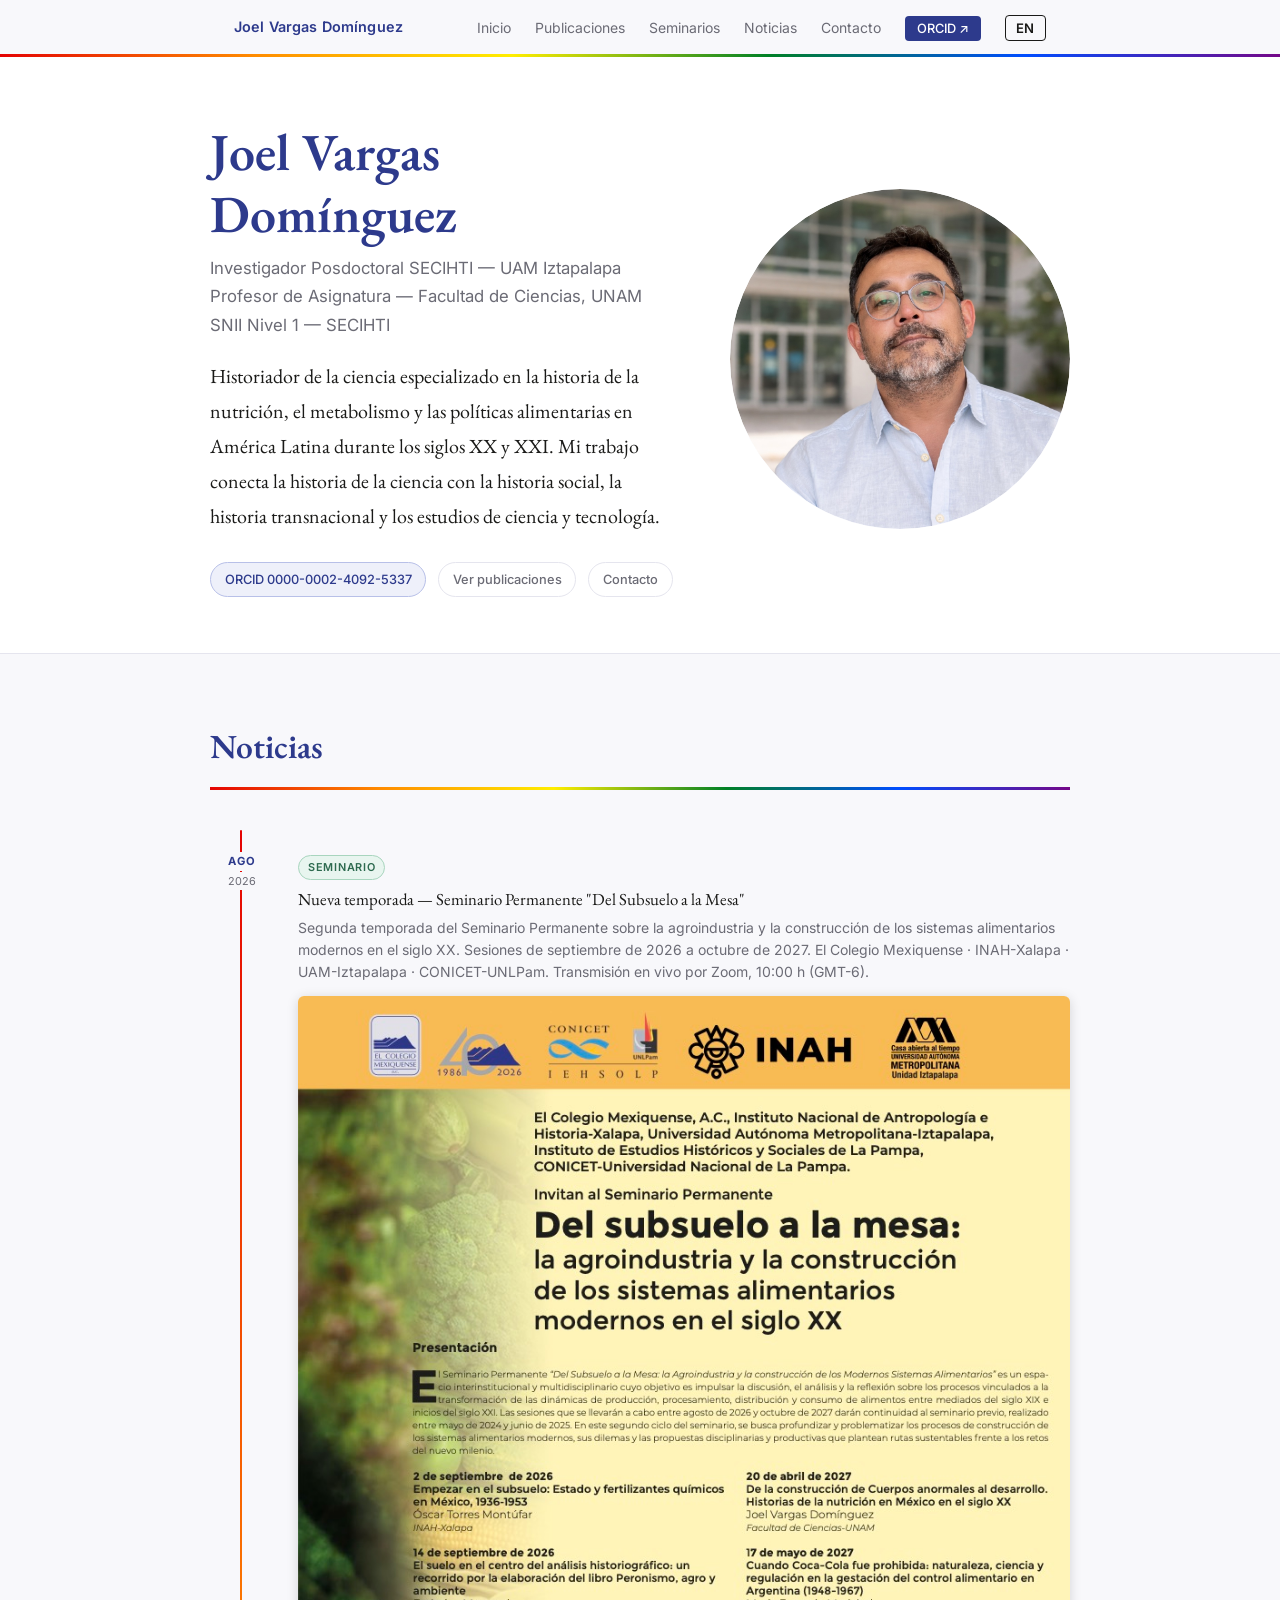
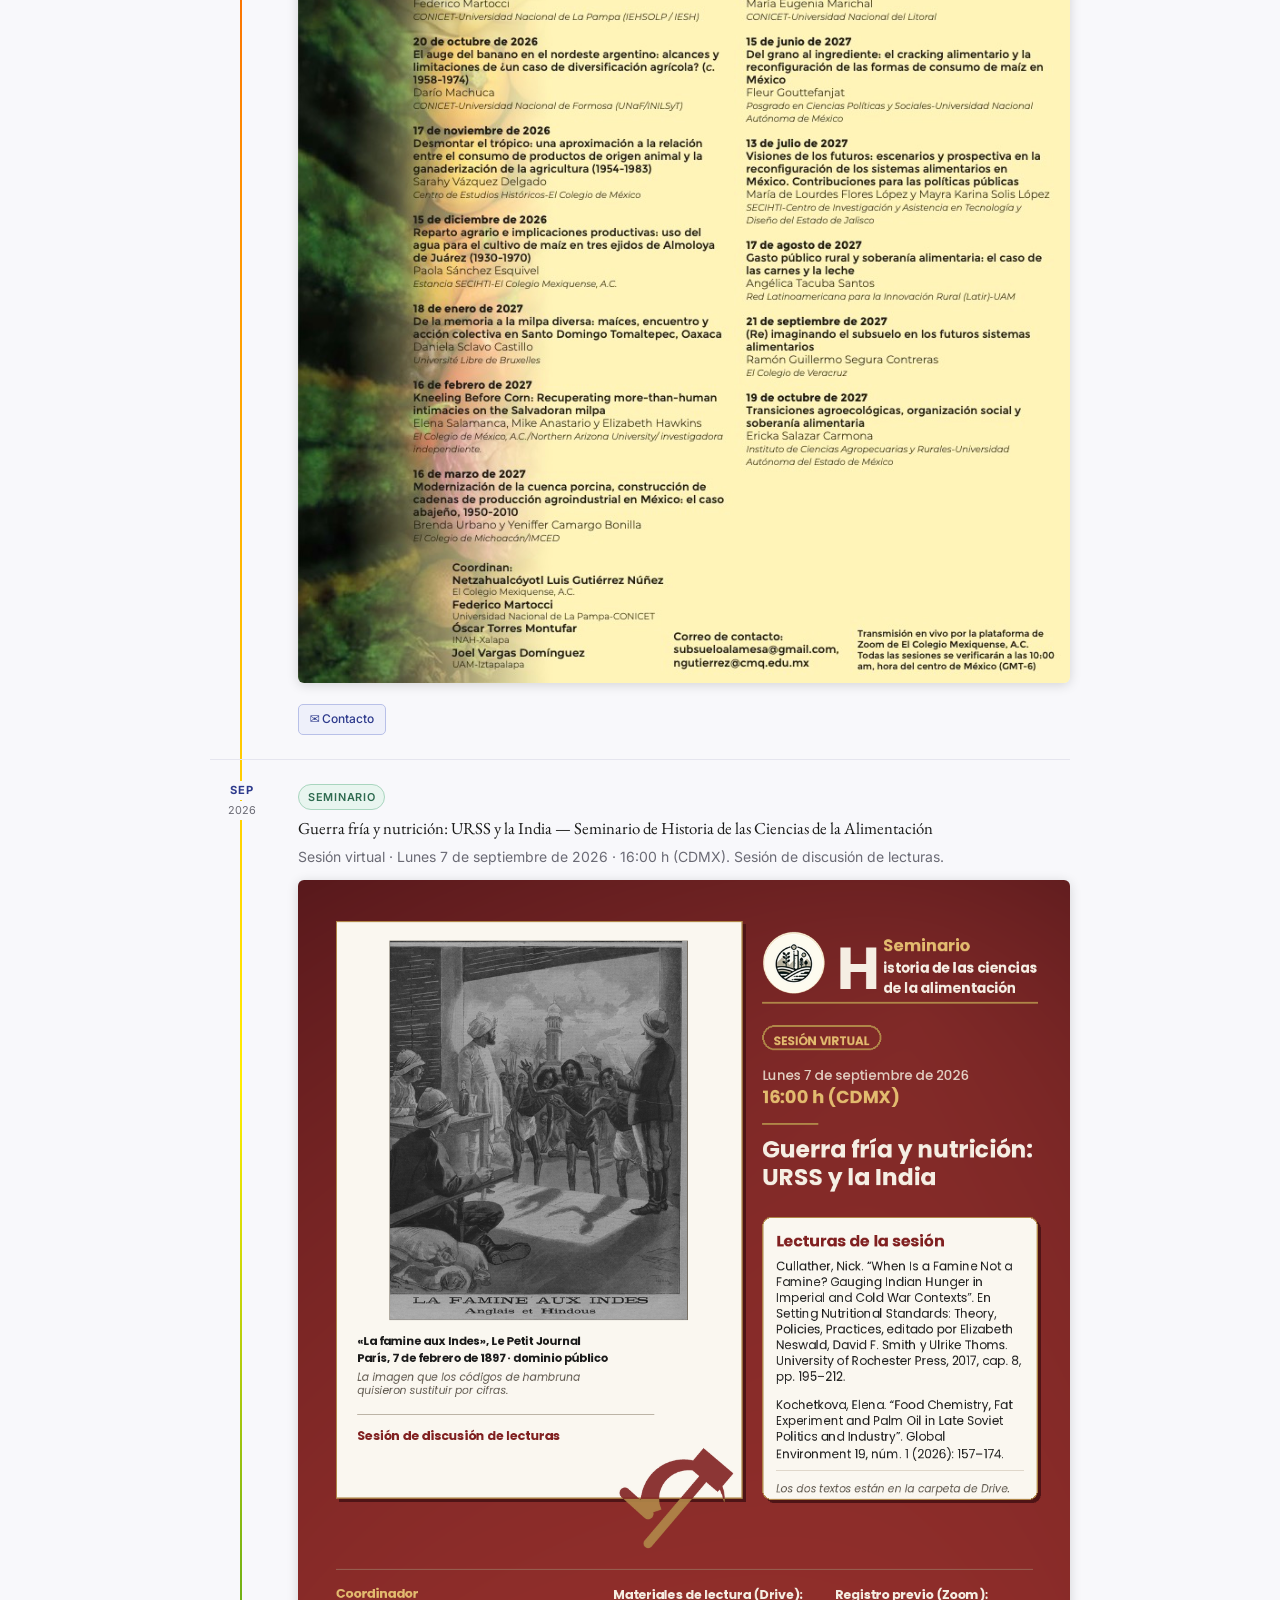
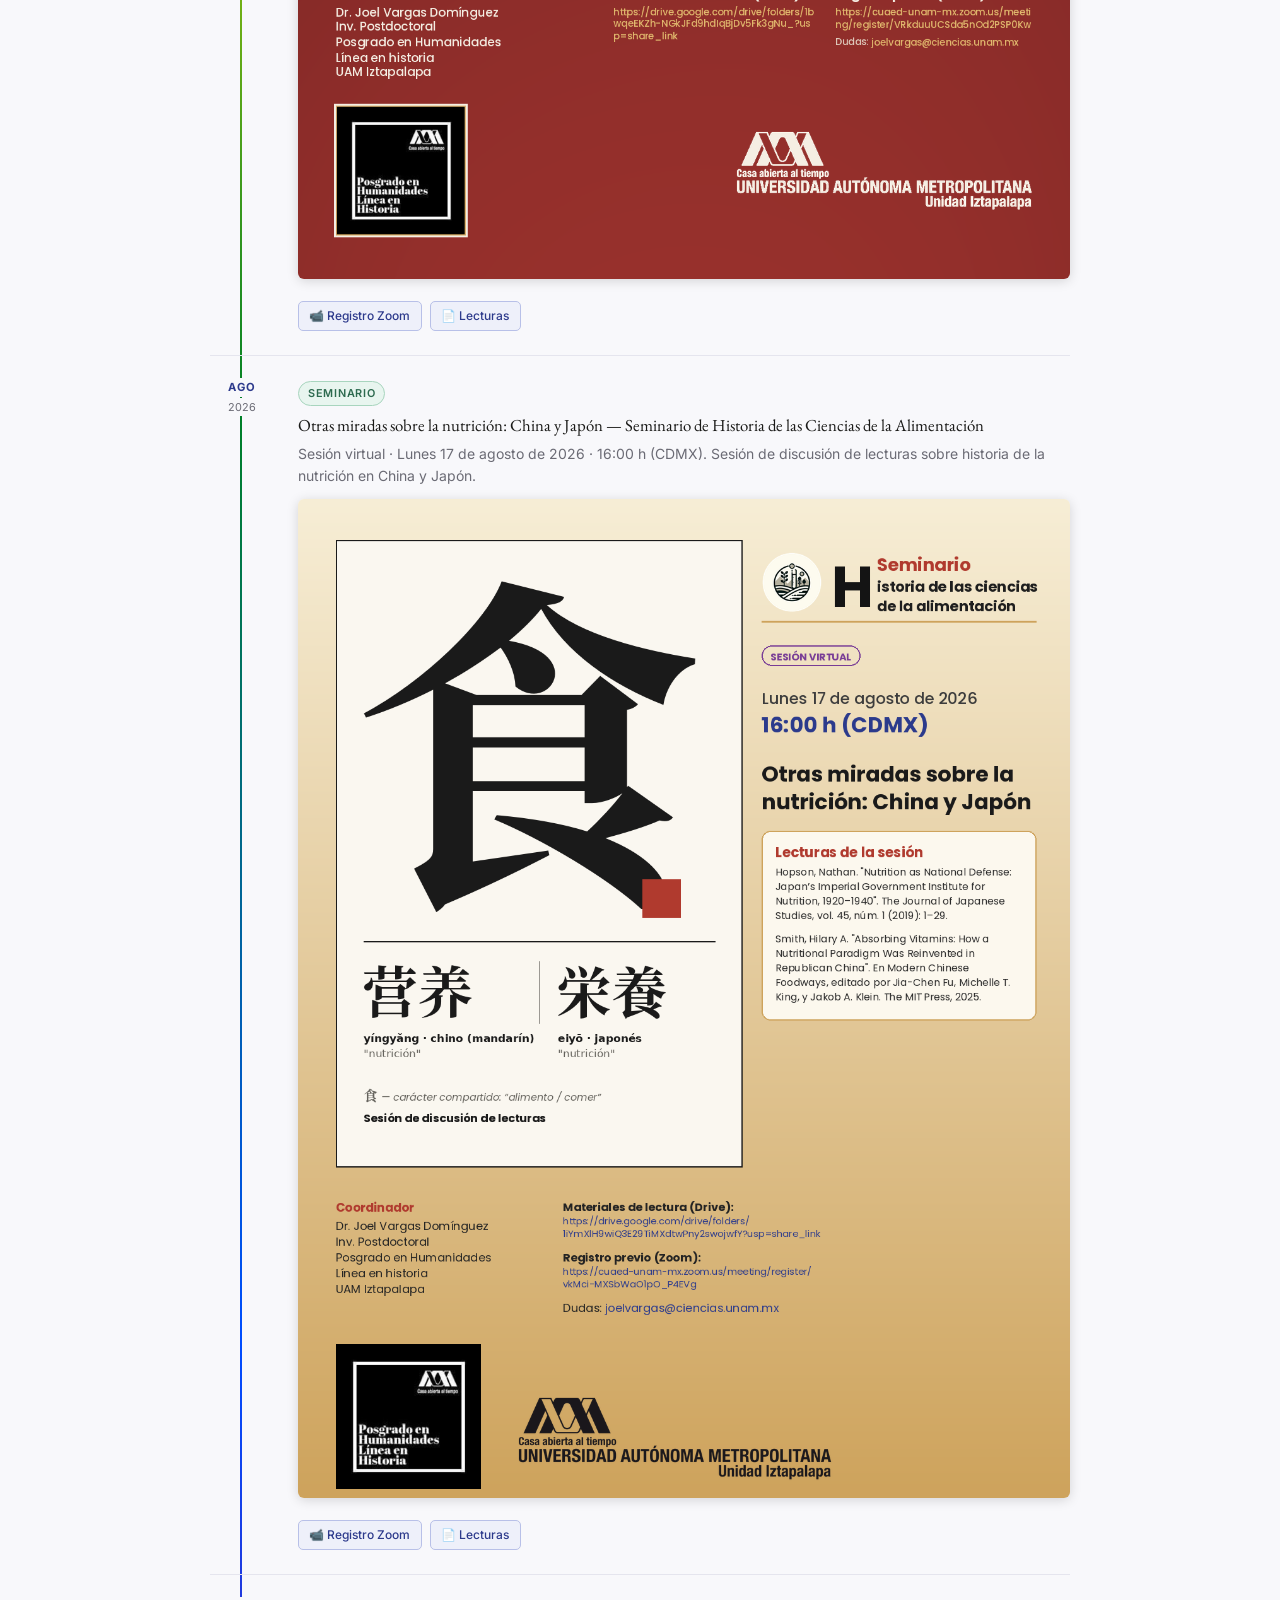
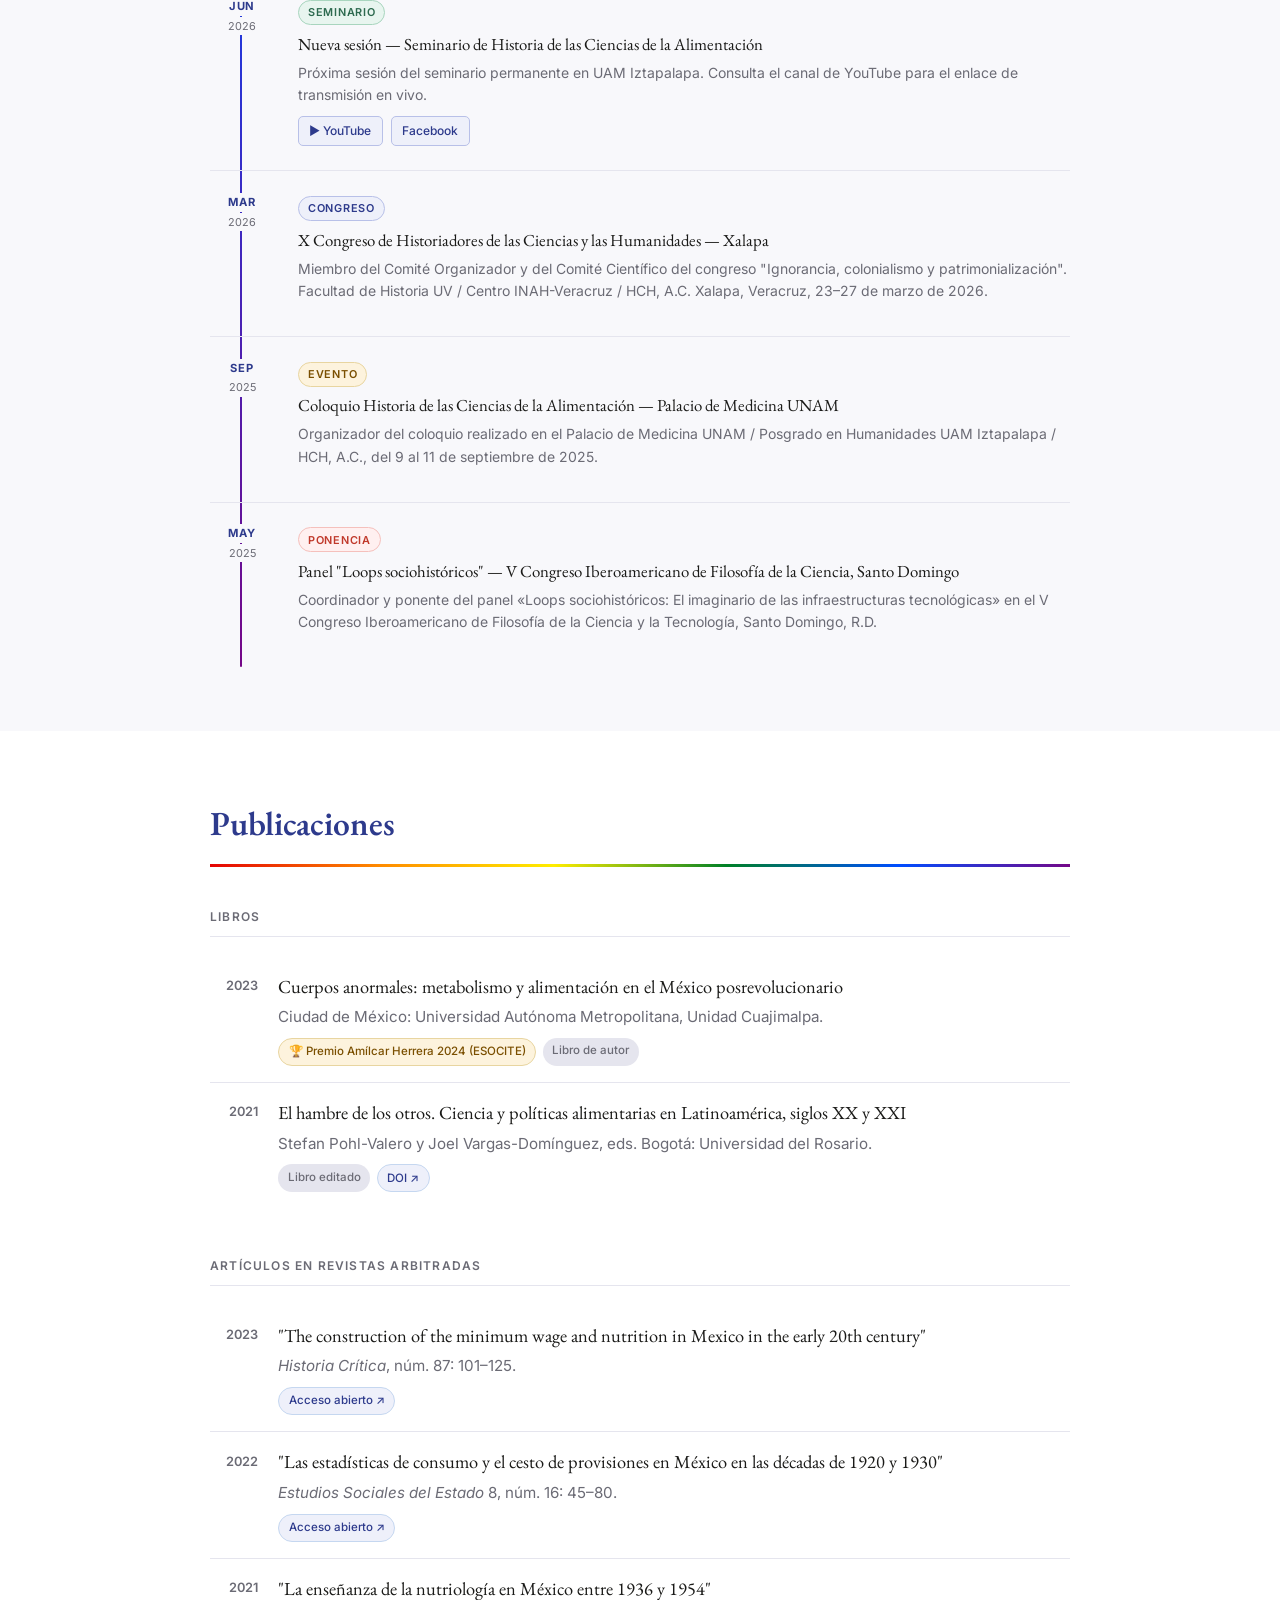
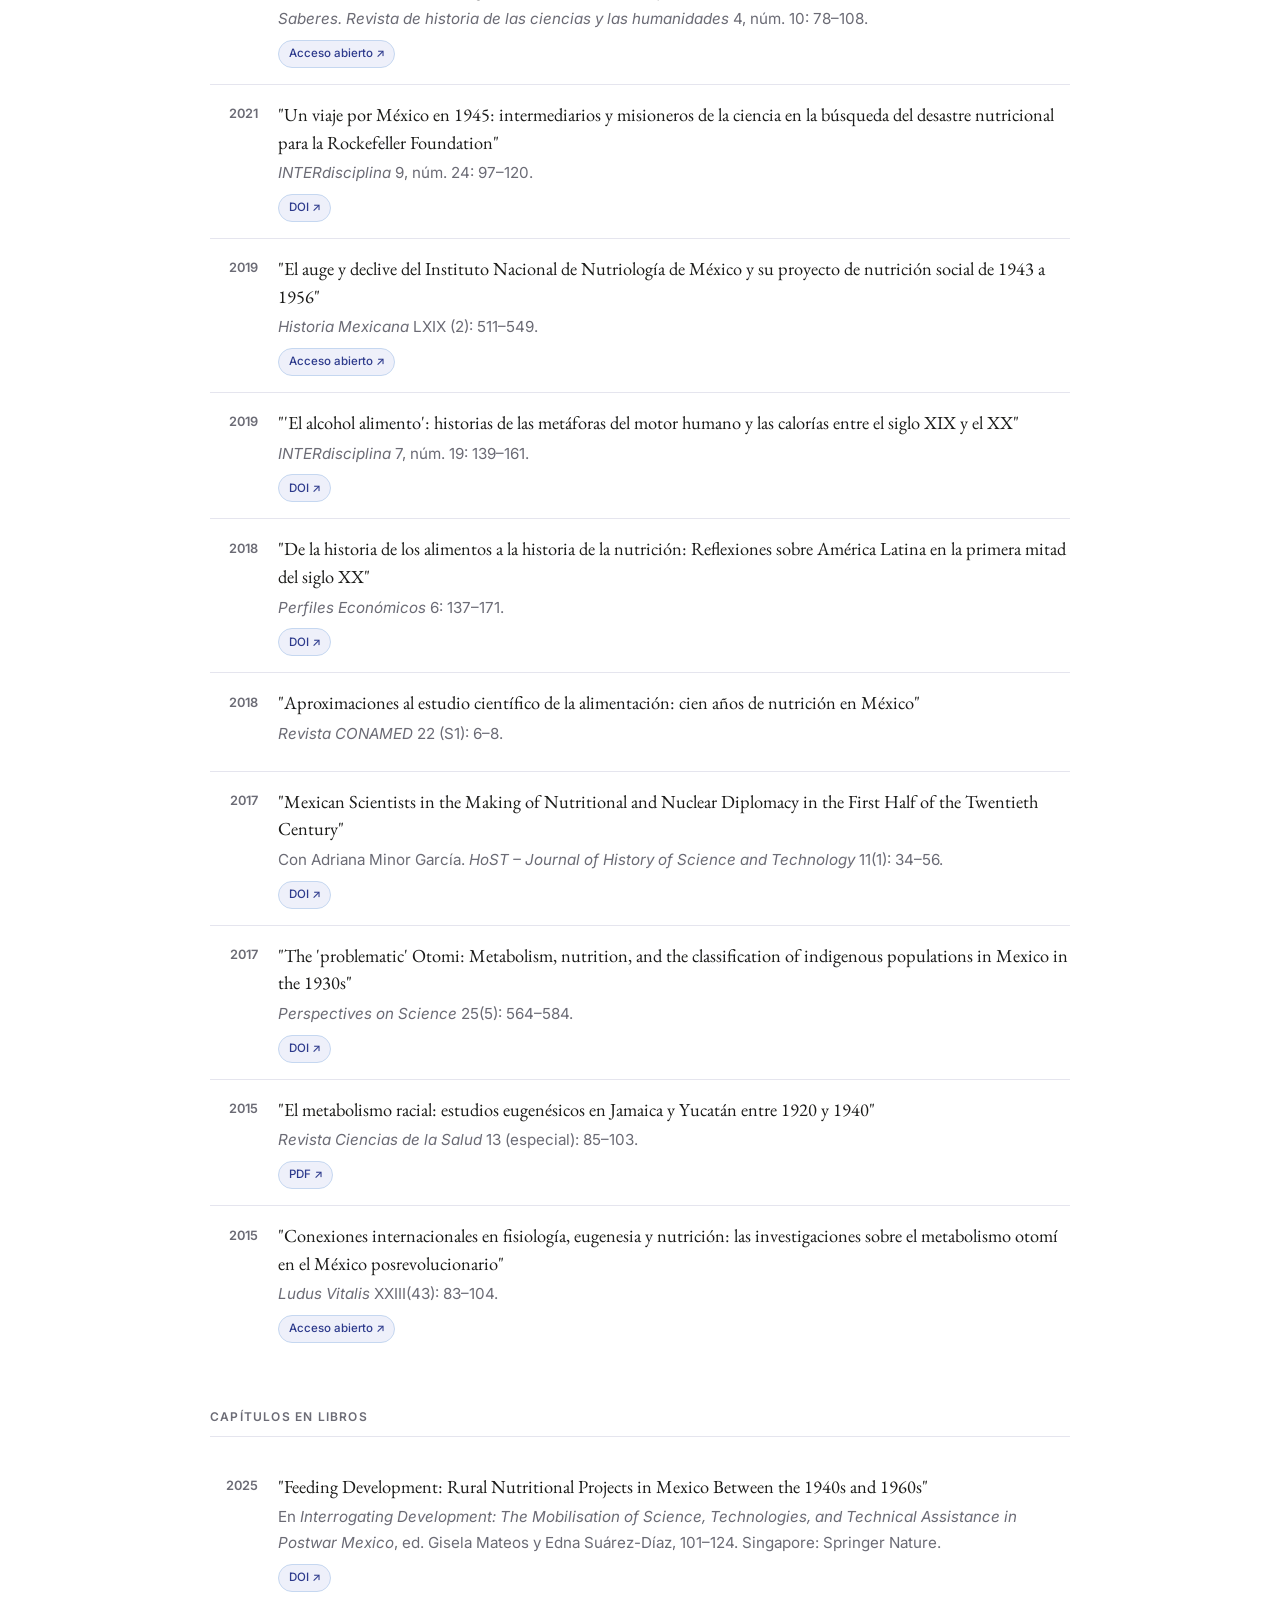
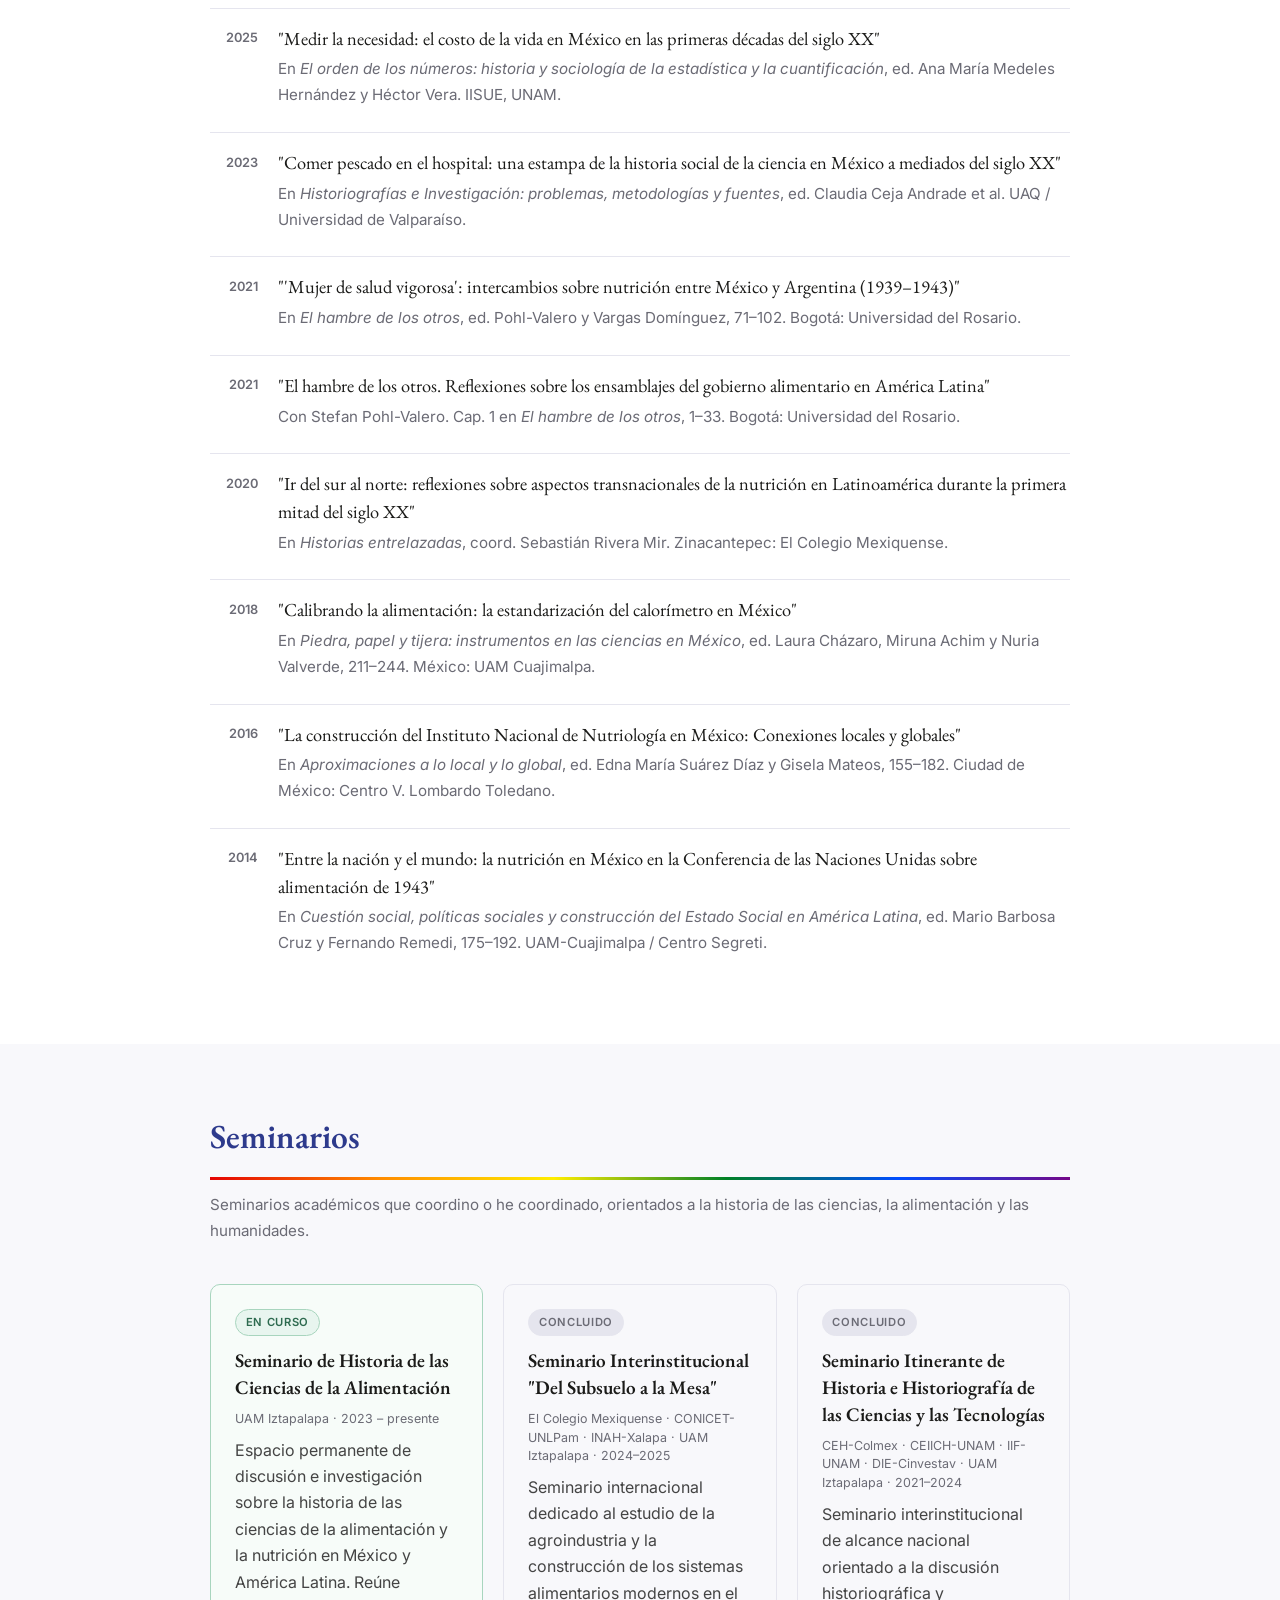
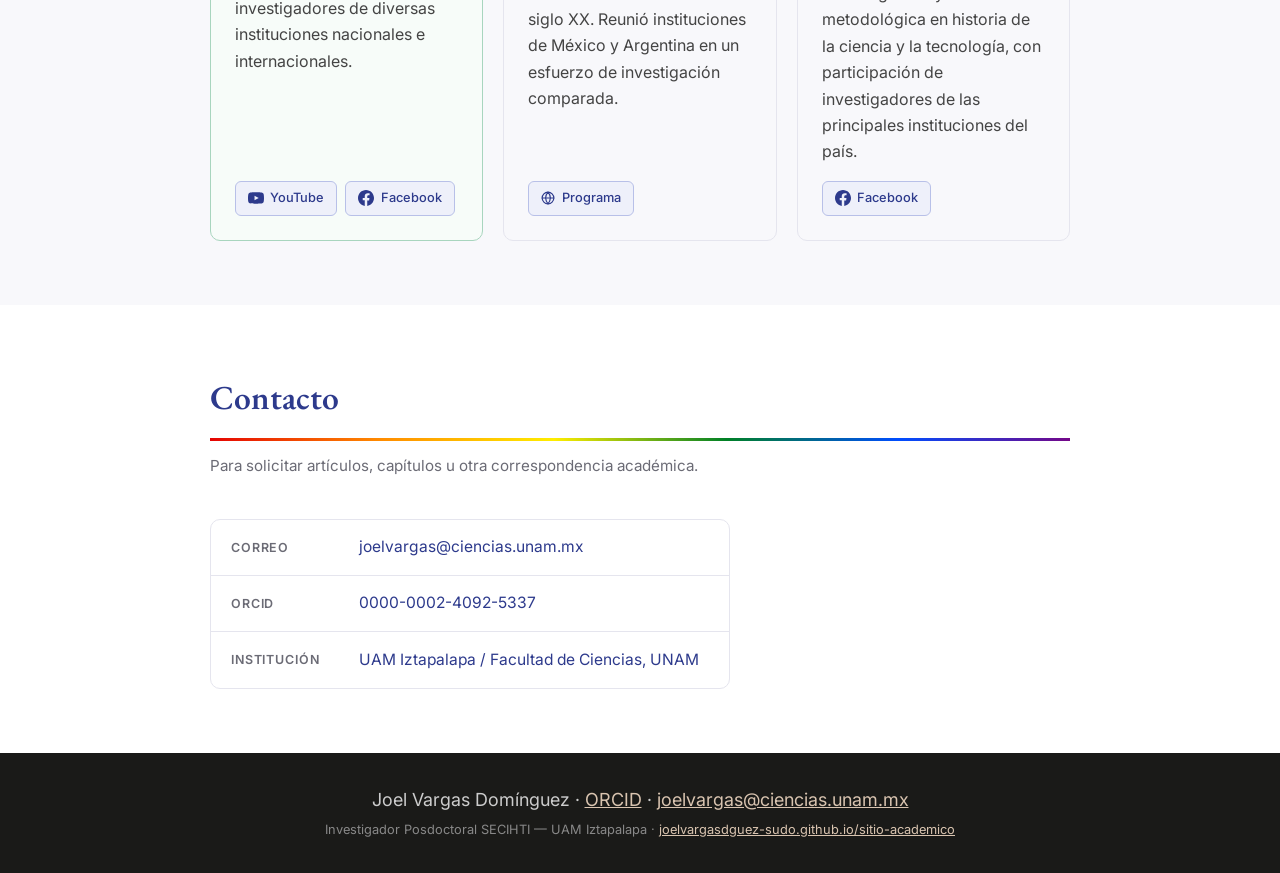
==== index.html @ 376a043f "Add poster to Del Subsuelo a la Mesa news item Co-Authored-By: Claude Sonnet 4.6 <noreply@anthropic." ====
<!DOCTYPE html>
<html lang="es">
<head>
  <meta charset="UTF-8" />
  <meta name="viewport" content="width=device-width, initial-scale=1.0" />
  <title>Joel Vargas Domínguez — Historia de la Ciencia</title>
  <link rel="stylesheet" href="style.css" />
  <link rel="preconnect" href="https://fonts.googleapis.com" />
  <link href="https://fonts.googleapis.com/css2?family=EB+Garamond:ital,wght@0,400;0,600;1,400&family=Inter:wght@400;500;600&display=swap" rel="stylesheet" />
  <style>
    .lang-toggle {
      background: none;
      border: 1px solid currentColor;
      border-radius: 4px;
      padding: 4px 10px;
      cursor: pointer;
      font-family: inherit;
      font-size: 0.82rem;
      font-weight: 600;
      letter-spacing: 0.05em;
      color: inherit;
      transition: background 0.15s, color 0.15s;
    }
    .lang-toggle:hover {
      background: rgba(255,255,255,0.15);
    }
  </style>
</head>
<body>

  <!-- NAV -->
  <nav>
    <div class="nav-inner">
      <span class="nav-name">Joel Vargas Domínguez</span>
      <ul>
        <li><a href="#inicio"        data-i18n="nav.inicio">Inicio</a></li>
        <li><a href="#publicaciones" data-i18n="nav.publicaciones">Publicaciones</a></li>
        <li><a href="#seminarios"    data-i18n="nav.seminarios">Seminarios</a></li>
        <li><a href="#noticias"      data-i18n="nav.noticias">Noticias</a></li>
        <li><a href="#contacto"      data-i18n="nav.contacto">Contacto</a></li>
        <li><a href="https://orcid.org/0000-0002-4092-5337" target="_blank" class="btn-orcid">ORCID ↗</a></li>
        <li>
          <button class="lang-toggle" id="langBtn" onclick="toggleLang()" aria-label="Switch language">EN</button>
        </li>
      </ul>
    </div>
  </nav>

  <!-- HERO -->
  <header id="inicio">
    <div class="hero-inner">
      <div class="hero-photo">
        <img src="foto-perfil.jpg" alt="Joel Vargas Domínguez" />
      </div>
      <div class="hero-text">
        <h1>Joel Vargas Domínguez</h1>
        <p class="afiliacion" data-i18n-html="hero.afiliacion">
          Investigador Posdoctoral SECIHTI — UAM Iztapalapa<br>
          Profesor de Asignatura — Facultad de Ciencias, UNAM<br>
          SNII Nivel 1 — SECIHTI
        </p>
        <p class="bio" data-i18n="hero.bio">
          Historiador de la ciencia especializado en la historia de la nutrición,
          el metabolismo y las políticas alimentarias en América Latina durante los
          siglos XX y XXI. Mi trabajo conecta la historia de la ciencia con la historia
          social, la historia transnacional y los estudios de ciencia y tecnología.
        </p>
        <div class="hero-links">
          <a href="https://orcid.org/0000-0002-4092-5337" target="_blank" class="chip">ORCID 0000-0002-4092-5337</a>
          <a href="#publicaciones" class="chip chip-outline" data-i18n="hero.verPub">Ver publicaciones</a>
          <a href="#contacto"      class="chip chip-outline" data-i18n="hero.contacto">Contacto</a>
        </div>
      </div>
    </div>
  </header>

  <!-- MAIN -->
  <main>
    <!-- NOTICIAS -->
    <section id="noticias">
      <div class="section-inner">
        <h2 data-i18n="nav.noticias">Noticias</h2>

        <div class="news-list">

          <article class="news-item">
            <div class="news-date">
              <span class="news-month" data-i18n="months.ago">Ago</span>
              <span class="news-year">2026</span>
            </div>
            <div class="news-body">
              <span class="news-tag news-tag-seminario" data-i18n="tags.seminario">Seminario</span>
              <p class="news-title" data-i18n="newsSubsuelo.title">Nueva temporada — Seminario Permanente "Del Subsuelo a la Mesa"</p>
              <p class="news-desc" data-i18n="newsSubsuelo.desc">Segunda temporada del Seminario Permanente sobre la agroindustria y la construcción de los sistemas alimentarios modernos en el siglo XX. Sesiones de septiembre de 2026 a octubre de 2027. El Colegio Mexiquense · INAH-Xalapa · UAM-Iztapalapa · CONICET-UNLPam. Transmisión en vivo por Zoom, 10:00 h (GMT-6).</p>
              <div style="margin:0.75rem 0;">
                <img src="poster_subsuelo_ago2026.jpg" alt="Programa Seminario Del Subsuelo a la Mesa 2026-2027"
                     style="max-width:100%;border-radius:6px;box-shadow:0 2px 12px rgba(0,0,0,0.15);" />
              </div>
              <div class="news-links">
                <a href="mailto:subsueloalamesa@gmail.com" class="news-btn" data-i18n="newsSubsuelo.btnContacto">✉ Contacto</a>
              </div>
            </div>
          </article>

          <article class="news-item">
            <div class="news-date">
              <span class="news-month" data-i18n="months.sep">Sep</span>
              <span class="news-year">2026</span>
            </div>
            <div class="news-body">
              <span class="news-tag news-tag-seminario" data-i18n="tags.seminario">Seminario</span>
              <p class="news-title" data-i18n="newsS07.title">Guerra fría y nutrición: URSS y la India — Seminario de Historia de las Ciencias de la Alimentación</p>
              <p class="news-desc"  data-i18n="newsS07.desc">Sesión virtual · Lunes 7 de septiembre de 2026 · 16:00 h (CDMX). Sesión de discusión de lecturas.</p>
              <div style="margin:0.75rem 0;">
                <img src="poster_sep2026.png" alt="Póster sesión septiembre 2026 — Guerra fría y nutrición: URSS y la India"
                     style="max-width:100%;border-radius:6px;box-shadow:0 2px 12px rgba(0,0,0,0.15);" />
              </div>
              <div class="news-links">
                <a href="https://cuaed-unam-mx.zoom.us/meeting/register/VRkduuUCSda5nOd2PSP0Kw" target="_blank" class="news-btn" data-i18n="news0.btnZoom">📹 Registro Zoom</a>
                <a href="https://drive.google.com/drive/folders/1bwqeEKZh-NGkJFd9hdIqBjDv5Fk3gNu_?usp=share_link" target="_blank" class="news-btn" data-i18n="news0.btnDrive">📄 Lecturas</a>
              </div>
            </div>
          </article>

          <article class="news-item">
            <div class="news-date">
              <span class="news-month" data-i18n="months.ago">Ago</span>
              <span class="news-year">2026</span>
            </div>
            <div class="news-body">
              <span class="news-tag news-tag-seminario" data-i18n="tags.seminario">Seminario</span>
              <p class="news-title" data-i18n="news0.title">Otras miradas sobre la nutrición: China y Japón — Seminario de Historia de las Ciencias de la Alimentación</p>
              <p class="news-desc"  data-i18n="news0.desc">Sesión virtual · Lunes 17 de agosto de 2026 · 16:00 h (CDMX). Sesión de discusión de lecturas sobre historia de la nutrición en China y Japón.</p>
              <div id="poster-ago2026" style="margin:0.75rem 0;">
                <img src="poster_ago2026.png" alt="Póster sesión agosto 2026 — Otras miradas sobre la nutrición: China y Japón"
                     style="max-width:100%;border-radius:6px;box-shadow:0 2px 12px rgba(0,0,0,0.15);cursor:pointer;"
                     onclick="this.nextElementSibling.style.display=this.nextElementSibling.style.display==='none'?'block':'none'" />
              </div>
              <div class="news-links">
                <a href="https://cuaed-unam-mx.zoom.us/meeting/register/vkMci-MXSbWaO1pO_P4EVg" target="_blank" class="news-btn" data-i18n="news0.btnZoom">📹 Registro Zoom</a>
                <a href="https://drive.google.com/drive/folders/1iYmXlH9wiQ3E29TiMXdtwPny2swojwfY?usp=share_link" target="_blank" class="news-btn" data-i18n="news0.btnDrive">📄 Lecturas</a>
              </div>
            </div>
          </article>

          <article class="news-item">
            <div class="news-date">
              <span class="news-month" data-i18n="months.jun">Jun</span>
              <span class="news-year">2026</span>
            </div>
            <div class="news-body">
              <span class="news-tag news-tag-seminario" data-i18n="tags.seminario">Seminario</span>
              <p class="news-title" data-i18n="news1.title">Nueva sesión — Seminario de Historia de las Ciencias de la Alimentación</p>
              <p class="news-desc"  data-i18n="news1.desc">Próxima sesión del seminario permanente en UAM Iztapalapa. Consulta el canal de YouTube para el enlace de transmisión en vivo.</p>
              <div class="news-links">
                <a href="https://youtube.com/@historiacienciasalimentacion?si=PqTMEU45mLmSrnNv" target="_blank" class="news-btn">▶ YouTube</a>
                <a href="https://www.facebook.com/profile.php?id=61553626977734" target="_blank" class="news-btn">Facebook</a>
              </div>
            </div>
          </article>

          <article class="news-item">
            <div class="news-date">
              <span class="news-month" data-i18n="months.mar">Mar</span>
              <span class="news-year">2026</span>
            </div>
            <div class="news-body">
              <span class="news-tag news-tag-congreso" data-i18n="tags.congreso">Congreso</span>
              <p class="news-title" data-i18n="news2.title">X Congreso de Historiadores de las Ciencias y las Humanidades — Xalapa</p>
              <p class="news-desc"  data-i18n="news2.desc">Miembro del Comité Organizador y del Comité Científico del congreso "Ignorancia, colonialismo y patrimonialización". Facultad de Historia UV / Centro INAH-Veracruz / HCH, A.C. Xalapa, Veracruz, 23–27 de marzo de 2026.</p>
            </div>
          </article>

          <article class="news-item">
            <div class="news-date">
              <span class="news-month" data-i18n="months.sep">Sep</span>
              <span class="news-year">2025</span>
            </div>
            <div class="news-body">
              <span class="news-tag news-tag-evento" data-i18n="tags.evento">Evento</span>
              <p class="news-title" data-i18n="news3.title">Coloquio Historia de las Ciencias de la Alimentación — Palacio de Medicina UNAM</p>
              <p class="news-desc"  data-i18n="news3.desc">Organizador del coloquio realizado en el Palacio de Medicina UNAM / Posgrado en Humanidades UAM Iztapalapa / HCH, A.C., del 9 al 11 de septiembre de 2025.</p>
            </div>
          </article>

          <article class="news-item">
            <div class="news-date">
              <span class="news-month" data-i18n="months.may">May</span>
              <span class="news-year">2025</span>
            </div>
            <div class="news-body">
              <span class="news-tag news-tag-ponencia" data-i18n="tags.ponencia">Ponencia</span>
              <p class="news-title" data-i18n="news4.title">Panel "Loops sociohistóricos" — V Congreso Iberoamericano de Filosofía de la Ciencia, Santo Domingo</p>
              <p class="news-desc"  data-i18n="news4.desc">Coordinador y ponente del panel «Loops sociohistóricos: El imaginario de las infraestructuras tecnológicas» en el V Congreso Iberoamericano de Filosofía de la Ciencia y la Tecnología, Santo Domingo, R.D.</p>
            </div>
          </article>

        </div>
      </div>
    </section>

    <!-- PUBLICACIONES -->
    <section id="publicaciones">
      <div class="section-inner">
        <h2 data-i18n="nav.publicaciones">Publicaciones</h2>

        <!-- LIBROS -->
        <div class="pub-group">
          <h3 data-i18n="pub.libros">Libros</h3>

          <article class="pub-item">
            <div class="pub-year">2023</div>
            <div class="pub-body">
              <p class="pub-title">Cuerpos anormales: metabolismo y alimentación en el México posrevolucionario</p>
              <p class="pub-meta" data-i18n="pub.book1.meta">Ciudad de México: Universidad Autónoma Metropolitana, Unidad Cuajimalpa.</p>
              <div class="pub-tags">
                <span class="tag tag-award" data-i18n="pub.book1.award">🏆 Premio Amílcar Herrera 2024 (ESOCITE)</span>
                <span class="tag" data-i18n="pub.libroAutor">Libro de autor</span>
              </div>
            </div>
          </article>

          <article class="pub-item">
            <div class="pub-year">2021</div>
            <div class="pub-body">
              <p class="pub-title">El hambre de los otros. Ciencia y políticas alimentarias en Latinoamérica, siglos XX y XXI</p>
              <p class="pub-meta" data-i18n="pub.book2.meta">Stefan Pohl-Valero y Joel Vargas-Domínguez, eds. Bogotá: Universidad del Rosario.</p>
              <div class="pub-tags">
                <span class="tag" data-i18n="pub.libroEditado">Libro editado</span>
                <a href="https://doi.org/10.12804/urosario9789587847079" target="_blank" class="tag tag-doi">DOI ↗</a>
              </div>
            </div>
          </article>
        </div>

        <!-- ARTÍCULOS -->
        <div class="pub-group">
          <h3 data-i18n="pub.articulos">Artículos en revistas arbitradas</h3>

          <article class="pub-item">
            <div class="pub-year">2023</div>
            <div class="pub-body">
              <p class="pub-title">"The construction of the minimum wage and nutrition in Mexico in the early 20th century"</p>
              <p class="pub-meta"><em>Historia Crítica</em>, núm. 87: 101–125.</p>
              <div class="pub-tags">
                <a href="http://www.scielo.org.co/scielo.php?script=sci_arttext&pid=S0121-16172023000100101" target="_blank" class="tag tag-doi">Acceso abierto ↗</a>
              </div>
            </div>
          </article>

          <article class="pub-item">
            <div class="pub-year">2022</div>
            <div class="pub-body">
              <p class="pub-title">"Las estadísticas de consumo y el cesto de provisiones en México en las décadas de 1920 y 1930"</p>
              <p class="pub-meta"><em>Estudios Sociales del Estado</em> 8, núm. 16: 45–80.</p>
              <div class="pub-tags">
                <a href="https://www.estudiossocialesdelestado.org/index.php/ese/article/view/302" target="_blank" class="tag tag-doi">Acceso abierto ↗</a>
              </div>
            </div>
          </article>

          <article class="pub-item">
            <div class="pub-year">2021</div>
            <div class="pub-body">
              <p class="pub-title">"La enseñanza de la nutriología en México entre 1936 y 1954"</p>
              <p class="pub-meta"><em>Saberes. Revista de historia de las ciencias y las humanidades</em> 4, núm. 10: 78–108.</p>
              <div class="pub-tags">
                <a href="https://www.saberesrevista.org/saberes/article/view/216/158" target="_blank" class="tag tag-doi">Acceso abierto ↗</a>
              </div>
            </div>
          </article>

          <article class="pub-item">
            <div class="pub-year">2021</div>
            <div class="pub-body">
              <p class="pub-title">"Un viaje por México en 1945: intermediarios y misioneros de la ciencia en la búsqueda del desastre nutricional para la Rockefeller Foundation"</p>
              <p class="pub-meta"><em>INTERdisciplina</em> 9, núm. 24: 97–120.</p>
              <div class="pub-tags">
                <a href="https://doi.org/10.22201/ceiich.24485705e.2021.24.78460" target="_blank" class="tag tag-doi">DOI ↗</a>
              </div>
            </div>
          </article>

          <article class="pub-item">
            <div class="pub-year">2019</div>
            <div class="pub-body">
              <p class="pub-title">"El auge y declive del Instituto Nacional de Nutriología de México y su proyecto de nutrición social de 1943 a 1956"</p>
              <p class="pub-meta"><em>Historia Mexicana</em> LXIX (2): 511–549.</p>
              <div class="pub-tags">
                <a href="https://www.scielo.org.mx/scielo.php?script=sci_arttext&pid=S2448-65312019000400511" target="_blank" class="tag tag-doi">Acceso abierto ↗</a>
              </div>
            </div>
          </article>

          <article class="pub-item">
            <div class="pub-year">2019</div>
            <div class="pub-body">
              <p class="pub-title">"'El alcohol alimento': historias de las metáforas del motor humano y las calorías entre el siglo XIX y el XX"</p>
              <p class="pub-meta"><em>INTERdisciplina</em> 7, núm. 19: 139–161.</p>
              <div class="pub-tags">
                <a href="https://doi.org/10.22201/ceiich.24485705e.2019.19.70291" target="_blank" class="tag tag-doi">DOI ↗</a>
              </div>
            </div>
          </article>

          <article class="pub-item">
            <div class="pub-year">2018</div>
            <div class="pub-body">
              <p class="pub-title">"De la historia de los alimentos a la historia de la nutrición: Reflexiones sobre América Latina en la primera mitad del siglo XX"</p>
              <p class="pub-meta"><em>Perfiles Económicos</em> 6: 137–171.</p>
              <div class="pub-tags">
                <a href="https://doi.org/10.22370/rpe.2018.6.1392" target="_blank" class="tag tag-doi">DOI ↗</a>
              </div>
            </div>
          </article>

          <article class="pub-item">
            <div class="pub-year">2018</div>
            <div class="pub-body">
              <p class="pub-title">"Aproximaciones al estudio científico de la alimentación: cien años de nutrición en México"</p>
              <p class="pub-meta"><em>Revista CONAMED</em> 22 (S1): 6–8.</p>
            </div>
          </article>

          <article class="pub-item">
            <div class="pub-year">2017</div>
            <div class="pub-body">
              <p class="pub-title">"Mexican Scientists in the Making of Nutritional and Nuclear Diplomacy in the First Half of the Twentieth Century"</p>
              <p class="pub-meta" data-i18n-html="pub.art17a.meta">Con Adriana Minor García. <em>HoST – Journal of History of Science and Technology</em> 11(1): 34–56.</p>
              <div class="pub-tags">
                <a href="https://doi.org/10.1515/host-2017-0003" target="_blank" class="tag tag-doi">DOI ↗</a>
              </div>
            </div>
          </article>

          <article class="pub-item">
            <div class="pub-year">2017</div>
            <div class="pub-body">
              <p class="pub-title">"The 'problematic' Otomi: Metabolism, nutrition, and the classification of indigenous populations in Mexico in the 1930s"</p>
              <p class="pub-meta"><em>Perspectives on Science</em> 25(5): 564–584.</p>
              <div class="pub-tags">
                <a href="https://doi.org/10.1162/POSC_a_00254" target="_blank" class="tag tag-doi">DOI ↗</a>
              </div>
            </div>
          </article>

          <article class="pub-item">
            <div class="pub-year">2015</div>
            <div class="pub-body">
              <p class="pub-title">"El metabolismo racial: estudios eugenésicos en Jamaica y Yucatán entre 1920 y 1940"</p>
              <p class="pub-meta"><em>Revista Ciencias de la Salud</em> 13 (especial): 85–103.</p>
              <div class="pub-tags">
                <a href="https://www.redalyc.org/pdf/562/56242794006.pdf" target="_blank" class="tag tag-doi">PDF ↗</a>
              </div>
            </div>
          </article>

          <article class="pub-item">
            <div class="pub-year">2015</div>
            <div class="pub-body">
              <p class="pub-title">"Conexiones internacionales en fisiología, eugenesia y nutrición: las investigaciones sobre el metabolismo otomí en el México posrevolucionario"</p>
              <p class="pub-meta"><em>Ludus Vitalis</em> XXIII(43): 83–104.</p>
              <div class="pub-tags">
                <a href="https://ludus-vitalis.org/ojs/index.php/ludus/article/view/390" target="_blank" class="tag tag-doi">Acceso abierto ↗</a>
              </div>
            </div>
          </article>
        </div>

        <!-- CAPÍTULOS -->
        <div class="pub-group">
          <h3 data-i18n="pub.capitulos">Capítulos en libros</h3>

          <article class="pub-item">
            <div class="pub-year">2025</div>
            <div class="pub-body">
              <p class="pub-title">"Feeding Development: Rural Nutritional Projects in Mexico Between the 1940s and 1960s"</p>
              <p class="pub-meta" data-i18n-html="pub.ch25a.meta">En <em>Interrogating Development: The Mobilisation of Science, Technologies, and Technical Assistance in Postwar Mexico</em>, ed. Gisela Mateos y Edna Suárez-Díaz, 101–124. Singapore: Springer Nature.</p>
              <div class="pub-tags">
                <a href="https://doi.org/10.1007/978-981-96-2500-0_4" target="_blank" class="tag tag-doi">DOI ↗</a>
              </div>
            </div>
          </article>

          <article class="pub-item">
            <div class="pub-year">2025</div>
            <div class="pub-body">
              <p class="pub-title">"Medir la necesidad: el costo de la vida en México en las primeras décadas del siglo XX"</p>
              <p class="pub-meta" data-i18n-html="pub.ch25b.meta">En <em>El orden de los números: historia y sociología de la estadística y la cuantificación</em>, ed. Ana María Medeles Hernández y Héctor Vera. IISUE, UNAM.</p>
            </div>
          </article>

          <article class="pub-item">
            <div class="pub-year">2023</div>
            <div class="pub-body">
              <p class="pub-title">"Comer pescado en el hospital: una estampa de la historia social de la ciencia en México a mediados del siglo XX"</p>
              <p class="pub-meta" data-i18n-html="pub.ch23.meta">En <em>Historiografías e Investigación: problemas, metodologías y fuentes</em>, ed. Claudia Ceja Andrade et al. UAQ / Universidad de Valparaíso.</p>
            </div>
          </article>

          <article class="pub-item">
            <div class="pub-year">2021</div>
            <div class="pub-body">
              <p class="pub-title">"'Mujer de salud vigorosa': intercambios sobre nutrición entre México y Argentina (1939–1943)"</p>
              <p class="pub-meta" data-i18n-html="pub.ch21a.meta">En <em>El hambre de los otros</em>, ed. Pohl-Valero y Vargas Domínguez, 71–102. Bogotá: Universidad del Rosario.</p>
            </div>
          </article>

          <article class="pub-item">
            <div class="pub-year">2021</div>
            <div class="pub-body">
              <p class="pub-title">"El hambre de los otros. Reflexiones sobre los ensamblajes del gobierno alimentario en América Latina"</p>
              <p class="pub-meta" data-i18n-html="pub.ch21b.meta">Con Stefan Pohl-Valero. Cap. 1 en <em>El hambre de los otros</em>, 1–33. Bogotá: Universidad del Rosario.</p>
            </div>
          </article>

          <article class="pub-item">
            <div class="pub-year">2020</div>
            <div class="pub-body">
              <p class="pub-title">"Ir del sur al norte: reflexiones sobre aspectos transnacionales de la nutrición en Latinoamérica durante la primera mitad del siglo XX"</p>
              <p class="pub-meta" data-i18n-html="pub.ch20.meta">En <em>Historias entrelazadas</em>, coord. Sebastián Rivera Mir. Zinacantepec: El Colegio Mexiquense.</p>
            </div>
          </article>

          <article class="pub-item">
            <div class="pub-year">2018</div>
            <div class="pub-body">
              <p class="pub-title">"Calibrando la alimentación: la estandarización del calorímetro en México"</p>
              <p class="pub-meta" data-i18n-html="pub.ch18.meta">En <em>Piedra, papel y tijera: instrumentos en las ciencias en México</em>, ed. Laura Cházaro, Miruna Achim y Nuria Valverde, 211–244. México: UAM Cuajimalpa.</p>
            </div>
          </article>

          <article class="pub-item">
            <div class="pub-year">2016</div>
            <div class="pub-body">
              <p class="pub-title">"La construcción del Instituto Nacional de Nutriología en México: Conexiones locales y globales"</p>
              <p class="pub-meta" data-i18n-html="pub.ch16.meta">En <em>Aproximaciones a lo local y lo global</em>, ed. Edna María Suárez Díaz y Gisela Mateos, 155–182. Ciudad de México: Centro V. Lombardo Toledano.</p>
            </div>
          </article>

          <article class="pub-item">
            <div class="pub-year">2014</div>
            <div class="pub-body">
              <p class="pub-title">"Entre la nación y el mundo: la nutrición en México en la Conferencia de las Naciones Unidas sobre alimentación de 1943"</p>
              <p class="pub-meta" data-i18n-html="pub.ch14.meta">En <em>Cuestión social, políticas sociales y construcción del Estado Social en América Latina</em>, ed. Mario Barbosa Cruz y Fernando Remedi, 175–192. UAM-Cuajimalpa / Centro Segreti.</p>
            </div>
          </article>
        </div>

      </div>
    </section>

    <!-- SEMINARIOS -->
    <section id="seminarios">
      <div class="section-inner">
        <h2 data-i18n="nav.seminarios">Seminarios</h2>
        <p class="section-intro" data-i18n="seminarios.intro">Seminarios académicos que coordino o he coordinado, orientados a la historia de las ciencias, la alimentación y las humanidades.</p>

        <div class="seminars-grid">

          <article class="seminar-card seminar-active">
            <div class="seminar-badge" data-i18n="seminarios.enCurso">En curso</div>
            <h3>Seminario de Historia de las Ciencias de la Alimentación</h3>
            <p class="seminar-meta">UAM Iztapalapa · 2023 – <span data-i18n="seminarios.presente">presente</span></p>
            <p class="seminar-desc" data-i18n="seminarios.sem1.desc">
              Espacio permanente de discusión e investigación sobre la historia de las ciencias
              de la alimentación y la nutrición en México y América Latina.
              Reúne investigadores de diversas instituciones nacionales e internacionales.
            </p>
            <div class="seminar-links">
              <a href="https://youtube.com/@historiacienciasalimentacion?si=PqTMEU45mLmSrnNv" target="_blank" class="seminar-btn">
                <svg width="16" height="16" viewBox="0 0 24 24" fill="currentColor"><path d="M23.5 6.2a3 3 0 0 0-2.1-2.1C19.5 3.5 12 3.5 12 3.5s-7.5 0-9.4.6A3 3 0 0 0 .5 6.2C0 8.1 0 12 0 12s0 3.9.5 5.8a3 3 0 0 0 2.1 2.1c1.9.6 9.4.6 9.4.6s7.5 0 9.4-.6a3 3 0 0 0 2.1-2.1C24 15.9 24 12 24 12s0-3.9-.5-5.8zM9.8 15.5V8.5l6.3 3.5-6.3 3.5z"/></svg>
                YouTube
              </a>
              <a href="https://www.facebook.com/profile.php?id=61553626977734" target="_blank" class="seminar-btn">
                <svg width="16" height="16" viewBox="0 0 24 24" fill="currentColor"><path d="M24 12.07C24 5.41 18.63 0 12 0S0 5.41 0 12.07C0 18.1 4.39 23.1 10.13 24v-8.44H7.08v-3.49h3.04V9.41c0-3.02 1.8-4.7 4.54-4.7 1.31 0 2.68.24 2.68.24v2.97h-1.5c-1.5 0-1.96.93-1.96 1.89v2.26h3.32l-.53 3.5h-2.79V24C19.61 23.1 24 18.1 24 12.07z"/></svg>
                Facebook
              </a>
            </div>
          </article>

          <article class="seminar-card">
            <div class="seminar-badge seminar-badge-past" data-i18n="seminarios.concluido">Concluido</div>
            <h3>Seminario Interinstitucional "Del Subsuelo a la Mesa"</h3>
            <p class="seminar-meta">El Colegio Mexiquense · CONICET-UNLPam · INAH-Xalapa · UAM Iztapalapa · 2024–2025</p>
            <p class="seminar-desc" data-i18n="seminarios.sem2.desc">
              Seminario internacional dedicado al estudio de la agroindustria y la construcción
              de los sistemas alimentarios modernos en el siglo XX. Reunió instituciones
              de México y Argentina en un esfuerzo de investigación comparada.
            </p>
            <div class="seminar-links">
              <a href="https://www.cmq.edu.mx/index.php/difusion/agenda-dif/1349-seminario-2024051302" target="_blank" class="seminar-btn">
                <svg width="14" height="14" viewBox="0 0 24 24" fill="none" stroke="currentColor" stroke-width="2" stroke-linecap="round" stroke-linejoin="round"><circle cx="12" cy="12" r="10"/><line x1="2" y1="12" x2="22" y2="12"/><path d="M12 2a15.3 15.3 0 0 1 4 10 15.3 15.3 0 0 1-4 10 15.3 15.3 0 0 1-4-10 15.3 15.3 0 0 1 4-10z"/></svg>
                <span data-i18n="seminarios.programa">Programa</span>
              </a>
            </div>
          </article>

          <article class="seminar-card">
            <div class="seminar-badge seminar-badge-past" data-i18n="seminarios.concluido">Concluido</div>
            <h3>Seminario Itinerante de Historia e Historiografía de las Ciencias y las Tecnologías</h3>
            <p class="seminar-meta">CEH-Colmex · CEIICH-UNAM · IIF-UNAM · DIE-Cinvestav · UAM Iztapalapa · 2021–2024</p>
            <p class="seminar-desc" data-i18n="seminarios.sem3.desc">
              Seminario interinstitucional de alcance nacional orientado a la discusión
              historiográfica y metodológica en historia de la ciencia y la tecnología,
              con participación de investigadores de las principales instituciones del país.
            </p>
            <div class="seminar-links">
              <a href="https://www.facebook.com/SeminarioItinerante" target="_blank" class="seminar-btn">
                <svg width="16" height="16" viewBox="0 0 24 24" fill="currentColor"><path d="M24 12.07C24 5.41 18.63 0 12 0S0 5.41 0 12.07C0 18.1 4.39 23.1 10.13 24v-8.44H7.08v-3.49h3.04V9.41c0-3.02 1.8-4.7 4.54-4.7 1.31 0 2.68.24 2.68.24v2.97h-1.5c-1.5 0-1.96.93-1.96 1.89v2.26h3.32l-.53 3.5h-2.79V24C19.61 23.1 24 18.1 24 12.07z"/></svg>
                Facebook
              </a>
            </div>
          </article>

        </div>
      </div>
    </section>
  </main>

    <!-- CONTACTO -->
    <section id="contacto">
      <div class="section-inner">
        <h2 data-i18n="nav.contacto">Contacto</h2>
        <p class="section-intro" data-i18n="contacto.intro">Para solicitar artículos, capítulos u otra correspondencia académica.</p>
        <div class="contact-box">
          <div class="contact-item">
            <span class="contact-label" data-i18n="contacto.correo">Correo</span>
            <a href="mailto:joelvargas@ciencias.unam.mx" class="contact-value">joelvargas@ciencias.unam.mx</a>
          </div>
          <div class="contact-item">
            <span class="contact-label">ORCID</span>
            <a href="https://orcid.org/0000-0002-4092-5337" target="_blank" class="contact-value">0000-0002-4092-5337</a>
          </div>
          <div class="contact-item">
            <span class="contact-label" data-i18n="contacto.institucion">Institución</span>
            <span class="contact-value" data-i18n="contacto.institucionVal">UAM Iztapalapa / Facultad de Ciencias, UNAM</span>
          </div>
        </div>
      </div>
    </section>
  </main>

  <!-- FOOTER -->
  <footer>
    <div class="footer-inner">
      <p>Joel Vargas Domínguez · <a href="https://orcid.org/0000-0002-4092-5337" target="_blank">ORCID</a> · <a href="mailto:joelvargas@ciencias.unam.mx">joelvargas@ciencias.unam.mx</a></p>
      <p class="footer-sub">Investigador Posdoctoral SECIHTI — UAM Iztapalapa · <a href="https://joelvargasdguez-sudo.github.io/sitio-academico/" target="_blank" style="color:#d9c4b0">joelvargasdguez-sudo.github.io/sitio-academico</a></p>
    </div>
  </footer>

<script>
const translations = {
  es: {
    "nav.inicio":          "Inicio",
    "nav.publicaciones":   "Publicaciones",
    "nav.seminarios":      "Seminarios",
    "nav.noticias":        "Noticias",
    "nav.contacto":        "Contacto",

    "hero.afiliacion":     "Investigador Posdoctoral SECIHTI — UAM Iztapalapa<br>Profesor de Asignatura — Facultad de Ciencias, UNAM<br>SNII Nivel 1 — SECIHTI",
    "hero.bio":            "Historiador de la ciencia especializado en la historia de la nutrición, el metabolismo y las políticas alimentarias en América Latina durante los siglos XX y XXI. Mi trabajo conecta la historia de la ciencia con la historia social, la historia transnacional y los estudios de ciencia y tecnología.",
    "hero.verPub":         "Ver publicaciones",
    "hero.contacto":       "Contacto",

    "months.ago": "Ago", "months.jun": "Jun", "months.mar": "Mar", "months.sep": "Sep", "months.may": "May",

    "tags.seminario": "Seminario",
    "tags.congreso":  "Congreso",
    "tags.evento":    "Evento",
    "tags.ponencia":  "Ponencia",

    "newsSubsuelo.title": "Nueva temporada — Seminario Permanente \"Del Subsuelo a la Mesa\"",
    "newsSubsuelo.desc":  "Segunda temporada del Seminario Permanente sobre la agroindustria y la construcción de los sistemas alimentarios modernos en el siglo XX. Sesiones de septiembre de 2026 a octubre de 2027. El Colegio Mexiquense · INAH-Xalapa · UAM-Iztapalapa · CONICET-UNLPam. Transmisión en vivo por Zoom, 10:00 h (GMT-6).",
    "newsSubsuelo.btnContacto": "✉ Contacto",
    "newsS07.title": "Guerra fría y nutrición: URSS y la India — Seminario de Historia de las Ciencias de la Alimentación",
    "newsS07.desc":  "Sesión virtual · Lunes 7 de septiembre de 2026 · 16:00 h (CDMX). Sesión de discusión de lecturas.",
    "news0.title": "Otras miradas sobre la nutrición: China y Japón — Seminario de Historia de las Ciencias de la Alimentación",
    "news0.desc":  "Sesión virtual · Lunes 17 de agosto de 2026 · 16:00 h (CDMX). Sesión de discusión de lecturas sobre historia de la nutrición en China y Japón.",
    "news0.btnZoom": "📹 Registro Zoom",
    "news0.btnDrive": "📄 Lecturas",
    "news1.title": "Nueva sesión — Seminario de Historia de las Ciencias de la Alimentación",
    "news1.desc":  "Próxima sesión del seminario permanente en UAM Iztapalapa. Consulta el canal de YouTube para el enlace de transmisión en vivo.",
    "news2.title": "X Congreso de Historiadores de las Ciencias y las Humanidades — Xalapa",
    "news2.desc":  "Miembro del Comité Organizador y del Comité Científico del congreso \"Ignorancia, colonialismo y patrimonialización\". Facultad de Historia UV / Centro INAH-Veracruz / HCH, A.C. Xalapa, Veracruz, 23–27 de marzo de 2026.",
    "news3.title": "Coloquio Historia de las Ciencias de la Alimentación — Palacio de Medicina UNAM",
    "news3.desc":  "Organizador del coloquio realizado en el Palacio de Medicina UNAM / Posgrado en Humanidades UAM Iztapalapa / HCH, A.C., del 9 al 11 de septiembre de 2025.",
    "news4.title": "Panel \"Loops sociohistóricos\" — V Congreso Iberoamericano de Filosofía de la Ciencia, Santo Domingo",
    "news4.desc":  "Coordinador y ponente del panel «Loops sociohistóricos: El imaginario de las infraestructuras tecnológicas» en el V Congreso Iberoamericano de Filosofía de la Ciencia y la Tecnología, Santo Domingo, R.D.",

    "pub.libros":      "Libros",
    "pub.articulos":   "Artículos en revistas arbitradas",
    "pub.capitulos":   "Capítulos en libros",
    "pub.libroAutor":  "Libro de autor",
    "pub.libroEditado":"Libro editado",
    "pub.book1.meta":  "Ciudad de México: Universidad Autónoma Metropolitana, Unidad Cuajimalpa.",
    "pub.book1.award": "🏆 Premio Amílcar Herrera 2024 (ESOCITE)",
    "pub.book2.meta":  "Stefan Pohl-Valero y Joel Vargas-Domínguez, eds. Bogotá: Universidad del Rosario.",
    "pub.art17a.meta": "Con Adriana Minor García. <em>HoST – Journal of History of Science and Technology</em> 11(1): 34–56.",
    "pub.ch25a.meta":  "En <em>Interrogating Development: The Mobilisation of Science, Technologies, and Technical Assistance in Postwar Mexico</em>, ed. Gisela Mateos y Edna Suárez-Díaz, 101–124. Singapore: Springer Nature.",
    "pub.ch25b.meta":  "En <em>El orden de los números: historia y sociología de la estadística y la cuantificación</em>, ed. Ana María Medeles Hernández y Héctor Vera. IISUE, UNAM.",
    "pub.ch23.meta":   "En <em>Historiografías e Investigación: problemas, metodologías y fuentes</em>, ed. Claudia Ceja Andrade et al. UAQ / Universidad de Valparaíso.",
    "pub.ch21a.meta":  "En <em>El hambre de los otros</em>, ed. Pohl-Valero y Vargas Domínguez, 71–102. Bogotá: Universidad del Rosario.",
    "pub.ch21b.meta":  "Con Stefan Pohl-Valero. Cap. 1 en <em>El hambre de los otros</em>, 1–33. Bogotá: Universidad del Rosario.",
    "pub.ch20.meta":   "En <em>Historias entrelazadas</em>, coord. Sebastián Rivera Mir. Zinacantepec: El Colegio Mexiquense.",
    "pub.ch18.meta":   "En <em>Piedra, papel y tijera: instrumentos en las ciencias en México</em>, ed. Laura Cházaro, Miruna Achim y Nuria Valverde, 211–244. México: UAM Cuajimalpa.",
    "pub.ch16.meta":   "En <em>Aproximaciones a lo local y lo global</em>, ed. Edna María Suárez Díaz y Gisela Mateos, 155–182. Ciudad de México: Centro V. Lombardo Toledano.",
    "pub.ch14.meta":   "En <em>Cuestión social, políticas sociales y construcción del Estado Social en América Latina</em>, ed. Mario Barbosa Cruz y Fernando Remedi, 175–192. UAM-Cuajimalpa / Centro Segreti.",

    "seminarios.intro":      "Seminarios académicos que coordino o he coordinado, orientados a la historia de las ciencias, la alimentación y las humanidades.",
    "seminarios.enCurso":    "En curso",
    "seminarios.concluido":  "Concluido",
    "seminarios.presente":   "presente",
    "seminarios.programa":   "Programa",
    "seminarios.sem1.desc":  "Espacio permanente de discusión e investigación sobre la historia de las ciencias de la alimentación y la nutrición en México y América Latina. Reúne investigadores de diversas instituciones nacionales e internacionales.",
    "seminarios.sem2.desc":  "Seminario internacional dedicado al estudio de la agroindustria y la construcción de los sistemas alimentarios modernos en el siglo XX. Reunió instituciones de México y Argentina en un esfuerzo de investigación comparada.",
    "seminarios.sem3.desc":  "Seminario interinstitucional de alcance nacional orientado a la discusión historiográfica y metodológica en historia de la ciencia y la tecnología, con participación de investigadores de las principales instituciones del país.",

    "contacto.intro":        "Para solicitar artículos, capítulos u otra correspondencia académica.",
    "contacto.correo":       "Correo",
    "contacto.institucion":  "Institución",
    "contacto.institucionVal":"UAM Iztapalapa / Facultad de Ciencias, UNAM",
  },

  en: {
    "nav.inicio":          "Home",
    "nav.publicaciones":   "Publications",
    "nav.seminarios":      "Seminars",
    "nav.noticias":        "News",
    "nav.contacto":        "Contact",

    "hero.afiliacion":     "Postdoctoral Researcher SECIHTI — UAM Iztapalapa<br>Lecturer — Faculty of Sciences, UNAM<br>National Researcher Level 1 — SECIHTI",
    "hero.bio":            "Historian of science specializing in the history of nutrition, metabolism, and food policies in Latin America during the twentieth and twenty-first centuries. My work connects the history of science with social history, transnational history, and science and technology studies.",
    "hero.verPub":         "View publications",
    "hero.contacto":       "Contact",

    "months.ago": "Aug", "months.jun": "Jun", "months.mar": "Mar", "months.sep": "Sep", "months.may": "May",

    "tags.seminario": "Seminar",
    "tags.congreso":  "Conference",
    "tags.evento":    "Event",
    "tags.ponencia":  "Paper",

    "newsSubsuelo.title": "New season — Permanent Seminar \"From the Subsoil to the Table\"",
    "newsSubsuelo.desc":  "Second season of the Permanent Seminar on agro-industry and the construction of modern food systems in the twentieth century. Sessions from September 2026 to October 2027. El Colegio Mexiquense · INAH-Xalapa · UAM-Iztapalapa · CONICET-UNLPam. Live on Zoom, 10:00 AM (GMT-6).",
    "newsSubsuelo.btnContacto": "✉ Contact",
    "newsS07.title": "Cold War and Nutrition: USSR and India — Seminar on the History of the Food Sciences",
    "newsS07.desc":  "Virtual session · Monday, September 7, 2026 · 4:00 PM (Mexico City). Reading discussion session.",
    "news0.title": "Other Perspectives on Nutrition: China and Japan — Seminar on the History of the Food Sciences",
    "news0.desc":  "Virtual session · Monday, August 17, 2026 · 4:00 PM (Mexico City). Reading discussion session on the history of nutrition in China and Japan.",
    "news0.btnZoom": "📹 Zoom Registration",
    "news0.btnDrive": "📄 Readings",
    "news1.title": "New session — Seminar on the History of the Food Sciences",
    "news1.desc":  "Upcoming session of the ongoing seminar at UAM Iztapalapa. Check the YouTube channel for the live stream link.",
    "news2.title": "X Congress of Historians of the Sciences and Humanities — Xalapa",
    "news2.desc":  "Member of the Organizing Committee and Scientific Committee of the congress \"Ignorance, Colonialism and Patrimonialization\". Faculty of History UV / Centro INAH-Veracruz / HCH, A.C. Xalapa, Veracruz, March 23–27, 2026.",
    "news3.title": "Colloquium on the History of the Food Sciences — Palacio de Medicina UNAM",
    "news3.desc":  "Organizer of the colloquium held at the Palacio de Medicina UNAM / Graduate Program in Humanities UAM Iztapalapa / HCH, A.C., September 9–11, 2025.",
    "news4.title": "Panel \"Sociohistorical Loops\" — V Ibero-American Congress of Philosophy of Science, Santo Domingo",
    "news4.desc":  "Coordinator and presenter of the panel «Sociohistorical Loops: The Imaginary of Technological Infrastructures» at the V Ibero-American Congress of Philosophy of Science and Technology, Santo Domingo, D.R.",

    "pub.libros":      "Books",
    "pub.articulos":   "Peer-reviewed articles",
    "pub.capitulos":   "Book chapters",
    "pub.libroAutor":  "Authored book",
    "pub.libroEditado":"Edited book",
    "pub.book1.meta":  "Mexico City: Universidad Autónoma Metropolitana, Unidad Cuajimalpa.",
    "pub.book1.award": "🏆 Amílcar Herrera Prize 2024 (ESOCITE)",
    "pub.book2.meta":  "Stefan Pohl-Valero and Joel Vargas-Domínguez, eds. Bogotá: Universidad del Rosario.",
    "pub.art17a.meta": "With Adriana Minor García. <em>HoST – Journal of History of Science and Technology</em> 11(1): 34–56.",
    "pub.ch25a.meta":  "In <em>Interrogating Development: The Mobilisation of Science, Technologies, and Technical Assistance in Postwar Mexico</em>, ed. Gisela Mateos and Edna Suárez-Díaz, 101–124. Singapore: Springer Nature.",
    "pub.ch25b.meta":  "In <em>El orden de los números: historia y sociología de la estadística y la cuantificación</em>, ed. Ana María Medeles Hernández and Héctor Vera. IISUE, UNAM.",
    "pub.ch23.meta":   "In <em>Historiografías e Investigación: problemas, metodologías y fuentes</em>, ed. Claudia Ceja Andrade et al. UAQ / Universidad de Valparaíso.",
    "pub.ch21a.meta":  "In <em>El hambre de los otros</em>, ed. Pohl-Valero and Vargas Domínguez, 71–102. Bogotá: Universidad del Rosario.",
    "pub.ch21b.meta":  "With Stefan Pohl-Valero. Ch. 1 in <em>El hambre de los otros</em>, 1–33. Bogotá: Universidad del Rosario.",
    "pub.ch20.meta":   "In <em>Historias entrelazadas</em>, coord. Sebastián Rivera Mir. Zinacantepec: El Colegio Mexiquense.",
    "pub.ch18.meta":   "In <em>Piedra, papel y tijera: instrumentos en las ciencias en México</em>, ed. Laura Cházaro, Miruna Achim and Nuria Valverde, 211–244. Mexico: UAM Cuajimalpa.",
    "pub.ch16.meta":   "In <em>Aproximaciones a lo local y lo global</em>, ed. Edna María Suárez Díaz and Gisela Mateos, 155–182. Mexico City: Centro V. Lombardo Toledano.",
    "pub.ch14.meta":   "In <em>Cuestión social, políticas sociales y construcción del Estado Social en América Latina</em>, ed. Mario Barbosa Cruz and Fernando Remedi, 175–192. UAM-Cuajimalpa / Centro Segreti.",

    "seminarios.intro":      "Academic seminars I coordinate or have coordinated, focused on the history of science, food, and the humanities.",
    "seminarios.enCurso":    "Ongoing",
    "seminarios.concluido":  "Concluded",
    "seminarios.presente":   "present",
    "seminarios.programa":   "Program",
    "seminarios.sem1.desc":  "A permanent forum for discussion and research on the history of the food and nutritional sciences in Mexico and Latin America, bringing together researchers from national and international institutions.",
    "seminarios.sem2.desc":  "International seminar dedicated to studying agro-industry and the construction of modern food systems in the twentieth century. It brought together institutions from Mexico and Argentina in a comparative research effort.",
    "seminarios.sem3.desc":  "National interinstitutional seminar focused on historiographical and methodological discussion in the history of science and technology, with participation from researchers at leading institutions across the country.",

    "contacto.intro":        "To request articles, chapters, or other academic correspondence.",
    "contacto.correo":       "Email",
    "contacto.institucion":  "Institution",
    "contacto.institucionVal":"UAM Iztapalapa / Faculty of Sciences, UNAM",
  }
};

let currentLang = 'es';

function applyTranslations(lang) {
  const t = translations[lang];
  document.documentElement.lang = lang;

  document.querySelectorAll('[data-i18n]').forEach(el => {
    const key = el.getAttribute('data-i18n');
    if (t[key] !== undefined) el.textContent = t[key];
  });

  document.querySelectorAll('[data-i18n-html]').forEach(el => {
    const key = el.getAttribute('data-i18n-html');
    if (t[key] !== undefined) el.innerHTML = t[key];
  });
}

function toggleLang() {
  currentLang = currentLang === 'es' ? 'en' : 'es';
  const btn = document.getElementById('langBtn');
  btn.textContent = currentLang === 'es' ? 'EN' : 'ES';
  applyTranslations(currentLang);
}
</script>

</body>
</html>
---- style.css ----
/* ===========================
   Reset & Base
=========================== */
*, *::before, *::after { box-sizing: border-box; margin: 0; padding: 0; }

:root {
  --bg:        #f8f8fb;
  --surface:   #ffffff;
  --border:    #e5e5ee;
  --text:      #1a1a18;
  --muted:     #6b6b75;
  --accent:    #2d3a8c;   /* azul noche */
  --accent-lt: #eef0fa;
  --active:    #2d6a4f;   /* verde para "en curso" */
  --active-lt: #e8f5ef;
  --doi:       #2d3a8c;
  --doi-lt:    #eef0fa;
  --award:     #7a4f00;
  --award-lt:  #fdf3dd;
  --pride:     linear-gradient(90deg,#e40303,#ff8c00,#ffed00,#008026,#004dff,#750787);
  --max:       860px;
  --font-body: 'Inter', system-ui, sans-serif;
  --font-serif: 'EB Garamond', Georgia, serif;
}

html { scroll-behavior: smooth; }

body {
  font-family: var(--font-body);
  background: var(--bg);
  color: var(--text);
  font-size: 18px;
  line-height: 1.7;
}

a { color: inherit; text-decoration: none; }

/* ===========================
   Nav
=========================== */
nav {
  position: sticky;
  top: 0;
  z-index: 100;
  background: rgba(248, 248, 251, 0.92);
  backdrop-filter: blur(8px);
  border-bottom: 3px solid transparent;
  border-image: linear-gradient(90deg,#e40303,#ff8c00,#ffed00,#008026,#004dff,#750787) 1;
}

.nav-inner {
  max-width: var(--max);
  margin: 0 auto;
  padding: 0 1.5rem;
  height: 54px;
  display: flex;
  align-items: center;
  justify-content: space-between;
}

.nav-name {
  font-weight: 600;
  font-size: 0.9rem;
  letter-spacing: 0.01em;
  color: var(--accent);
}

nav ul {
  display: flex;
  gap: 1.5rem;
  list-style: none;
  align-items: center;
}

nav ul a {
  font-size: 0.875rem;
  color: var(--muted);
  transition: color 0.15s;
}

nav ul a:hover { color: var(--text); }

.btn-orcid {
  background: var(--accent);
  color: #fff !important;
  padding: 0.3rem 0.75rem;
  border-radius: 4px;
  font-size: 0.8rem;
  font-weight: 500;
  transition: opacity 0.15s;
}

.btn-orcid:hover { opacity: 0.85; }

/* ===========================
   Hero
=========================== */
header {
  background: var(--surface);
  border-bottom: 1px solid var(--border);
  padding: 4rem 1.5rem 3.5rem;
}

.hero-inner {
  max-width: var(--max);
  margin: 0 auto;
  display: flex;
  align-items: center;
  gap: 3rem;
}

.hero-photo {
  flex-shrink: 0;
  width: 340px;
  height: 340px;
  border-radius: 50%;
  overflow: hidden;
  position: relative;
  order: 2;
  -webkit-mask-image: radial-gradient(ellipse 85% 85% at 50% 50%, black 55%, transparent 100%);
  mask-image: radial-gradient(ellipse 85% 85% at 50% 50%, black 55%, transparent 100%);
  box-shadow: 0 4px 24px rgba(45, 58, 140, 0.15);
}

.hero-photo img {
  width: 100%;
  height: 100%;
  object-fit: cover;
  object-position: center 15%;
}

.hero-text { order: 1; flex: 1; }

@media (max-width: 620px) {
  .hero-inner { flex-direction: column; gap: 1.5rem; }
  .hero-photo { order: 1; width: 150px; height: 150px; }
  .hero-text { order: 2; }
}

h1 {
  font-family: var(--font-serif);
  font-size: clamp(2.25rem, 5vw, 3.25rem);
  font-weight: 600;
  line-height: 1.2;
  margin-bottom: 0.5rem;
  color: var(--accent);
}

.afiliacion {
  font-size: 1.05rem;
  color: var(--muted);
  margin-bottom: 1.25rem;
  line-height: 1.7;
}

.bio {
  font-family: var(--font-serif);
  font-size: 1.25rem;
  line-height: 1.75;
  color: var(--text);
  max-width: 640px;
  margin-bottom: 1.75rem;
}

.hero-links { display: flex; gap: 0.75rem; flex-wrap: wrap; }

.chip {
  display: inline-block;
  background: var(--accent-lt);
  color: var(--accent);
  border: 1px solid #b8c0e8;
  padding: 0.35rem 0.85rem;
  border-radius: 100px;
  font-size: 0.8rem;
  font-weight: 500;
  transition: background 0.15s;
}

.chip:hover { background: #dde2f5; }

.chip-outline {
  background: transparent;
  color: var(--muted);
  border-color: var(--border);
}

.chip-outline:hover { background: var(--border); color: var(--text); }

/* ===========================
   Sections
=========================== */
section { padding: 4rem 1.5rem; }

section:nth-child(even) { background: var(--surface); }

.section-inner {
  max-width: var(--max);
  margin: 0 auto;
}

h2 {
  font-family: var(--font-serif);
  font-size: 2.1rem;
  font-weight: 600;
  color: var(--accent);
  margin-bottom: 2.5rem;
  padding-bottom: 0.75rem;
  border-bottom: 3px solid transparent;
  border-image: linear-gradient(90deg,#e40303,#ff8c00,#ffed00,#008026,#004dff,#750787) 1;
}

.section-intro {
  color: var(--muted);
  margin-top: -1.75rem;
  margin-bottom: 2.5rem;
  font-size: 0.95rem;
}

/* ===========================
   News
=========================== */
.news-list {
  display: flex;
  flex-direction: column;
  gap: 0;
}

.news-item {
  display: grid;
  grid-template-columns: 4rem 1fr;
  gap: 0 1.5rem;
  padding: 1.25rem 0;
  border-bottom: 1px solid var(--border);
  position: relative;
}

.news-item:last-child { border-bottom: none; }

/* vertical timeline line */
.news-list::before {
  content: '';
  position: absolute;
  left: 1.85rem;
  top: 0; bottom: 0;
  width: 2px;
  background: linear-gradient(180deg,#e40303,#ff8c00,#ffed00,#008026,#004dff,#750787);
  border-radius: 2px;
  pointer-events: none;
}
.news-list { position: relative; }

.news-date {
  display: flex;
  flex-direction: column;
  align-items: center;
  padding-top: 0.1rem;
  gap: 0.05rem;
  z-index: 1;
}

.news-month {
  font-size: 0.7rem;
  font-weight: 700;
  text-transform: uppercase;
  letter-spacing: 0.06em;
  color: var(--accent);
  background: var(--bg);
  padding: 0 0.15rem;
}

.news-year {
  font-size: 0.68rem;
  color: var(--muted);
  background: var(--bg);
  padding: 0 0.15rem;
}

.news-body { padding-bottom: 0.25rem; }

.news-tag {
  display: inline-block;
  font-size: 0.68rem;
  font-weight: 600;
  text-transform: uppercase;
  letter-spacing: 0.07em;
  padding: 0.15rem 0.55rem;
  border-radius: 100px;
  margin-bottom: 0.4rem;
  border: 1px solid;
}

.news-tag-seminario { background: #e8f5ef; color: #2d6a4f; border-color: #a8d5be; }
.news-tag-congreso  { background: #eef0fa; color: #2d3a8c; border-color: #b8c0e8; }
.news-tag-evento    { background: #fdf3dd; color: #7a4f00; border-color: #e8d5a0; }
.news-tag-ponencia  { background: #fff0f0; color: #c0392b; border-color: #f5c0bc; }
.news-tag-publicacion { background: #ecfeff; color: #0891b2; border-color: #9dd5e8; }

.news-title {
  font-family: var(--font-serif);
  font-size: 1.05rem;
  line-height: 1.45;
  color: var(--text);
  margin-bottom: 0.35rem;
}

.news-desc {
  font-size: 0.875rem;
  color: var(--muted);
  line-height: 1.6;
  margin-bottom: 0.6rem;
}

.news-links { display: flex; gap: 0.5rem; flex-wrap: wrap; }

.news-btn {
  display: inline-flex;
  align-items: center;
  gap: 0.3rem;
  font-size: 0.75rem;
  font-weight: 500;
  padding: 0.25rem 0.65rem;
  border-radius: 5px;
  background: var(--accent-lt);
  color: var(--accent);
  border: 1px solid #b8c0e8;
  transition: background 0.15s;
}

.news-btn:hover { background: #dde2f5; }

@media (max-width: 600px) {
  .news-item { grid-template-columns: 3rem 1fr; gap: 0 1rem; }
  .news-list::before { left: 1.35rem; }
}

/* ===========================
   Publication groups
=========================== */
.pub-group { margin-bottom: 3rem; }

.pub-group:last-child { margin-bottom: 0; }

h3 {
  font-family: var(--font-body);
  font-size: 0.75rem;
  font-weight: 600;
  letter-spacing: 0.1em;
  text-transform: uppercase;
  color: var(--muted);
  margin-bottom: 1.25rem;
  padding-bottom: 0.5rem;
  border-bottom: 1px solid var(--border);
}

/* ===========================
   Publication item
=========================== */
.pub-item {
  display: grid;
  grid-template-columns: 3rem 1fr;
  gap: 0 1.25rem;
  padding: 1rem 0;
  border-bottom: 1px solid var(--border);
}

.pub-item:last-child { border-bottom: none; }

.pub-year {
  font-size: 0.8rem;
  font-weight: 600;
  color: var(--muted);
  padding-top: 0.15rem;
  text-align: right;
}

.pub-title {
  font-family: var(--font-serif);
  font-size: 1.15rem;
  line-height: 1.5;
  margin-bottom: 0.25rem;
}

.pub-meta {
  font-size: 0.95rem;
  color: var(--muted);
  margin-bottom: 0.5rem;
}

.pub-meta em { font-style: italic; }

.pub-tags { display: flex; gap: 0.4rem; flex-wrap: wrap; margin-top: 0.4rem; }

.tag {
  display: inline-block;
  font-size: 0.72rem;
  font-weight: 500;
  padding: 0.2rem 0.6rem;
  border-radius: 100px;
  background: var(--border);
  color: var(--muted);
}

.tag-doi {
  background: var(--doi-lt);
  color: var(--doi);
  border: 1px solid #c5d7f0;
  transition: background 0.15s;
}

.tag-doi:hover { background: #d0e2f8; }

.tag-award {
  background: var(--award-lt);
  color: var(--award);
  border: 1px solid #e8d5a0;
}

/* ===========================
   Seminars grid
=========================== */
.seminars-grid {
  display: grid;
  grid-template-columns: repeat(auto-fill, minmax(260px, 1fr));
  gap: 1.25rem;
}

.seminar-card {
  background: var(--bg);
  border: 1px solid var(--border);
  border-radius: 10px;
  padding: 1.5rem;
  position: relative;
  display: flex;
  flex-direction: column;
  gap: 0.5rem;
}

.seminar-active {
  border-color: #a8d5be;
  background: #f7fcf9;
}

.seminar-badge {
  display: inline-block;
  font-size: 0.7rem;
  font-weight: 600;
  letter-spacing: 0.06em;
  text-transform: uppercase;
  background: var(--active-lt);
  color: var(--active);
  border: 1px solid #a8d5be;
  padding: 0.2rem 0.6rem;
  border-radius: 100px;
  width: fit-content;
  margin-bottom: 0.25rem;
}

.seminar-badge-past {
  background: var(--border);
  color: var(--muted);
  border-color: var(--border);
}

.seminar-card h3 {
  font-family: var(--font-serif);
  font-size: 1.2rem;
  font-weight: 600;
  color: var(--text);
  text-transform: none;
  letter-spacing: 0;
  border: none;
  padding: 0;
  margin: 0;
  line-height: 1.4;
}

.seminar-meta {
  font-size: 0.78rem;
  color: var(--muted);
  line-height: 1.5;
}

.seminar-desc {
  font-size: 1rem;
  color: #444;
  line-height: 1.65;
  flex: 1;
}

.seminar-links {
  display: flex;
  gap: 0.5rem;
  flex-wrap: wrap;
  margin-top: 0.5rem;
}

.seminar-btn {
  display: inline-flex;
  align-items: center;
  gap: 0.4rem;
  font-size: 0.8rem;
  font-weight: 500;
  padding: 0.35rem 0.75rem;
  border-radius: 6px;
  background: var(--accent-lt);
  color: var(--accent);
  border: 1px solid #b8c0e8;
  transition: background 0.15s;
}

.seminar-btn:hover { background: #dde2f5; }

/* ===========================
   Contact
=========================== */
.contact-box {
  display: flex;
  flex-direction: column;
  gap: 0;
  border: 1px solid var(--border);
  border-radius: 10px;
  overflow: hidden;
  max-width: 520px;
}

.contact-item {
  display: grid;
  grid-template-columns: 7rem 1fr;
  gap: 0 1rem;
  padding: 0.9rem 1.25rem;
  border-bottom: 1px solid var(--border);
  align-items: center;
}

.contact-item:last-child { border-bottom: none; }

.contact-label {
  font-size: 0.78rem;
  font-weight: 600;
  text-transform: uppercase;
  letter-spacing: 0.07em;
  color: var(--muted);
}

.contact-value {
  font-size: 0.975rem;
  color: var(--accent);
}

a.contact-value:hover { text-decoration: underline; }

/* ===========================
   Footer
=========================== */
footer {
  background: var(--text);
  color: #ccc;
  padding: 2rem 1.5rem;
  text-align: center;
}

.footer-inner { max-width: var(--max); margin: 0 auto; }

footer a { color: #d9c4b0; text-decoration: underline; }

.footer-sub {
  font-size: 0.8rem;
  color: #888;
  margin-top: 0.25rem;
}

/* ===========================
   Responsive
=========================== */
@media (max-width: 600px) {
  nav ul { gap: 1rem; }
  .nav-name { display: none; }
  .pub-item { grid-template-columns: 2.5rem 1fr; gap: 0 0.75rem; }
  .seminars-grid { grid-template-columns: 1fr; }
}
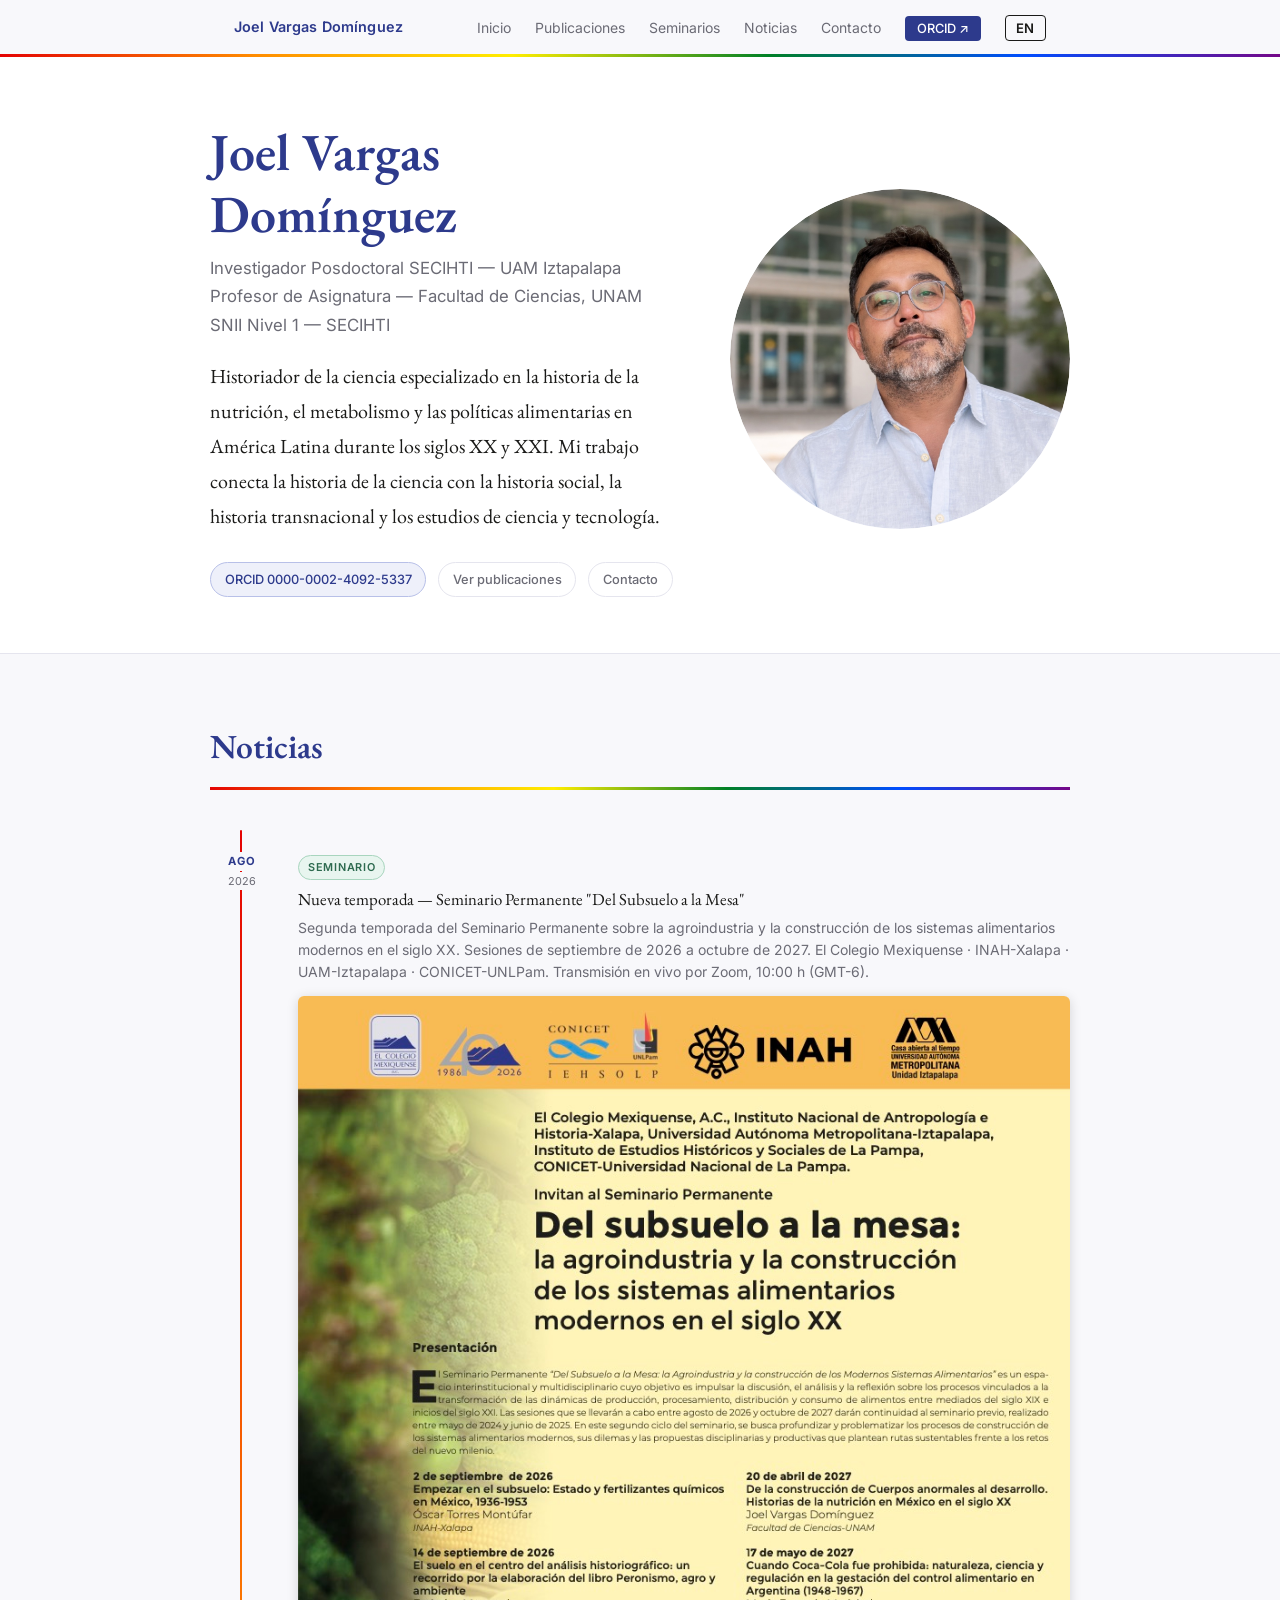
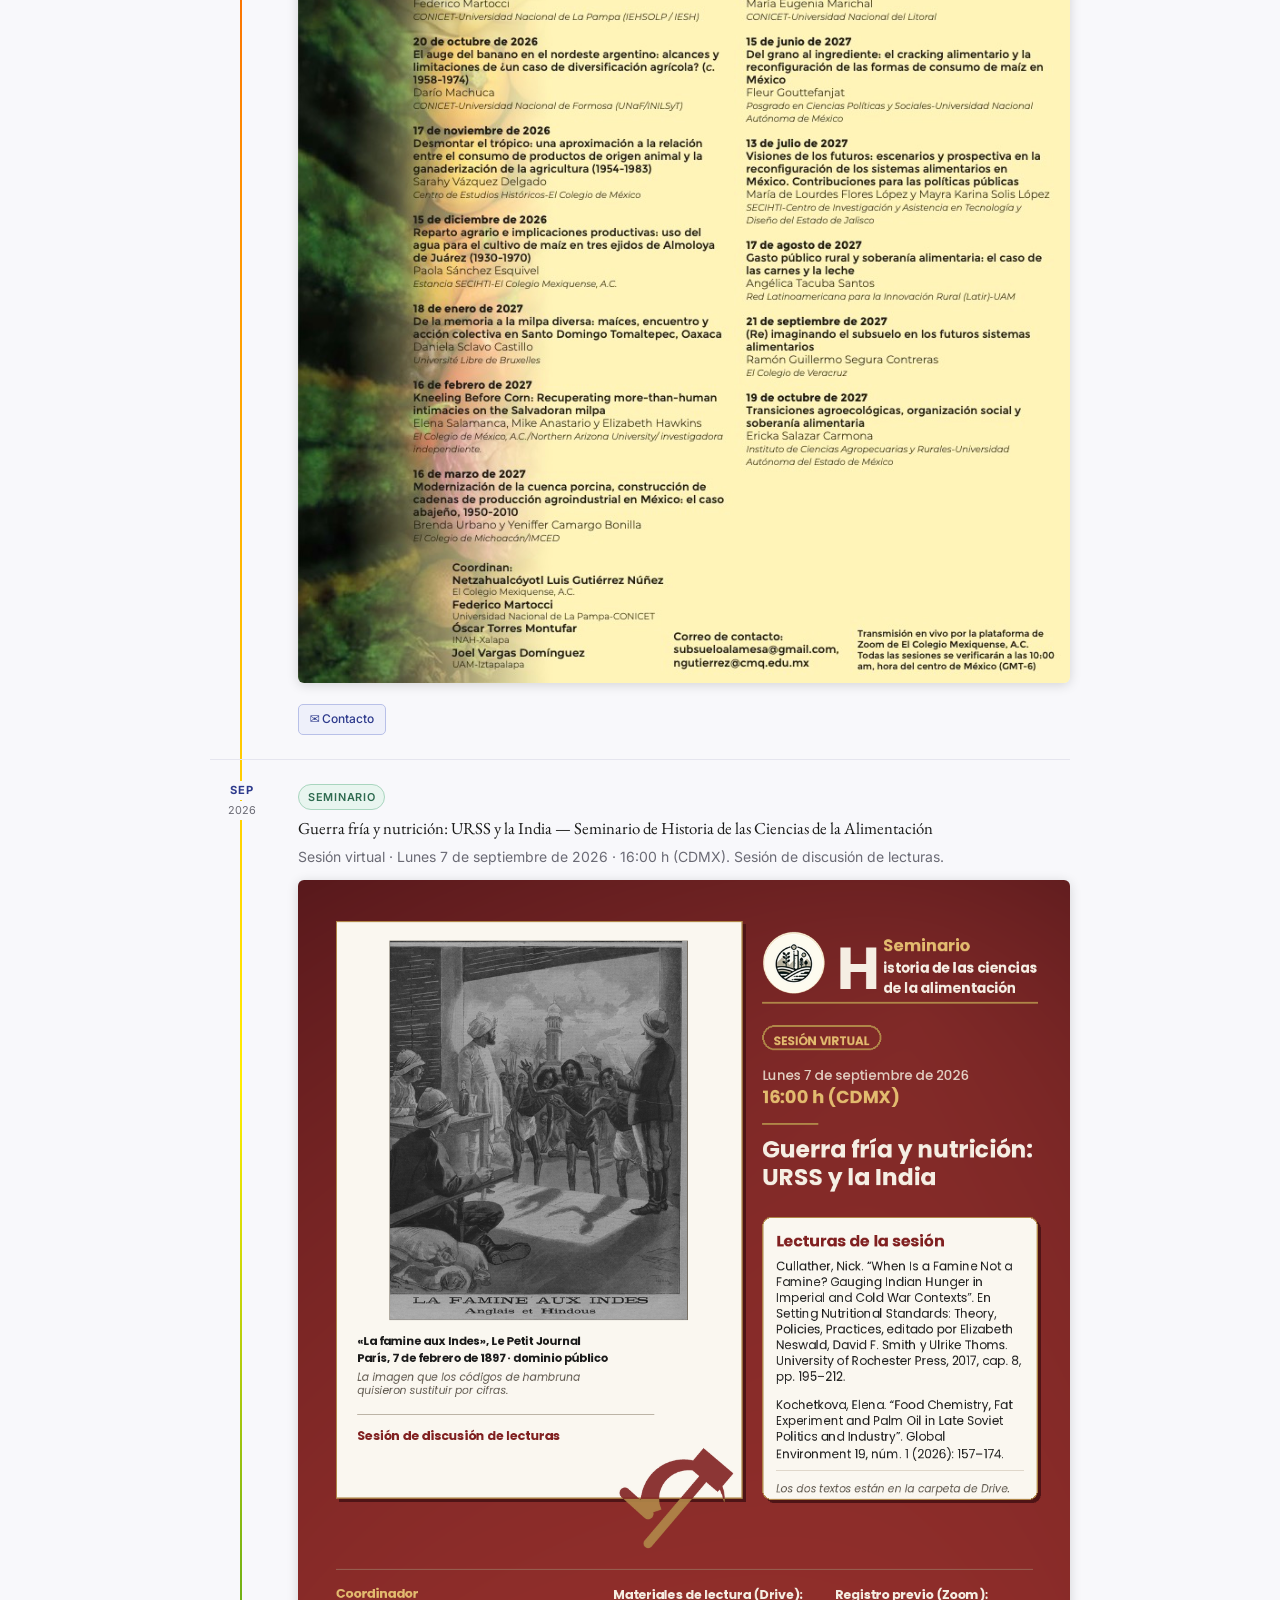
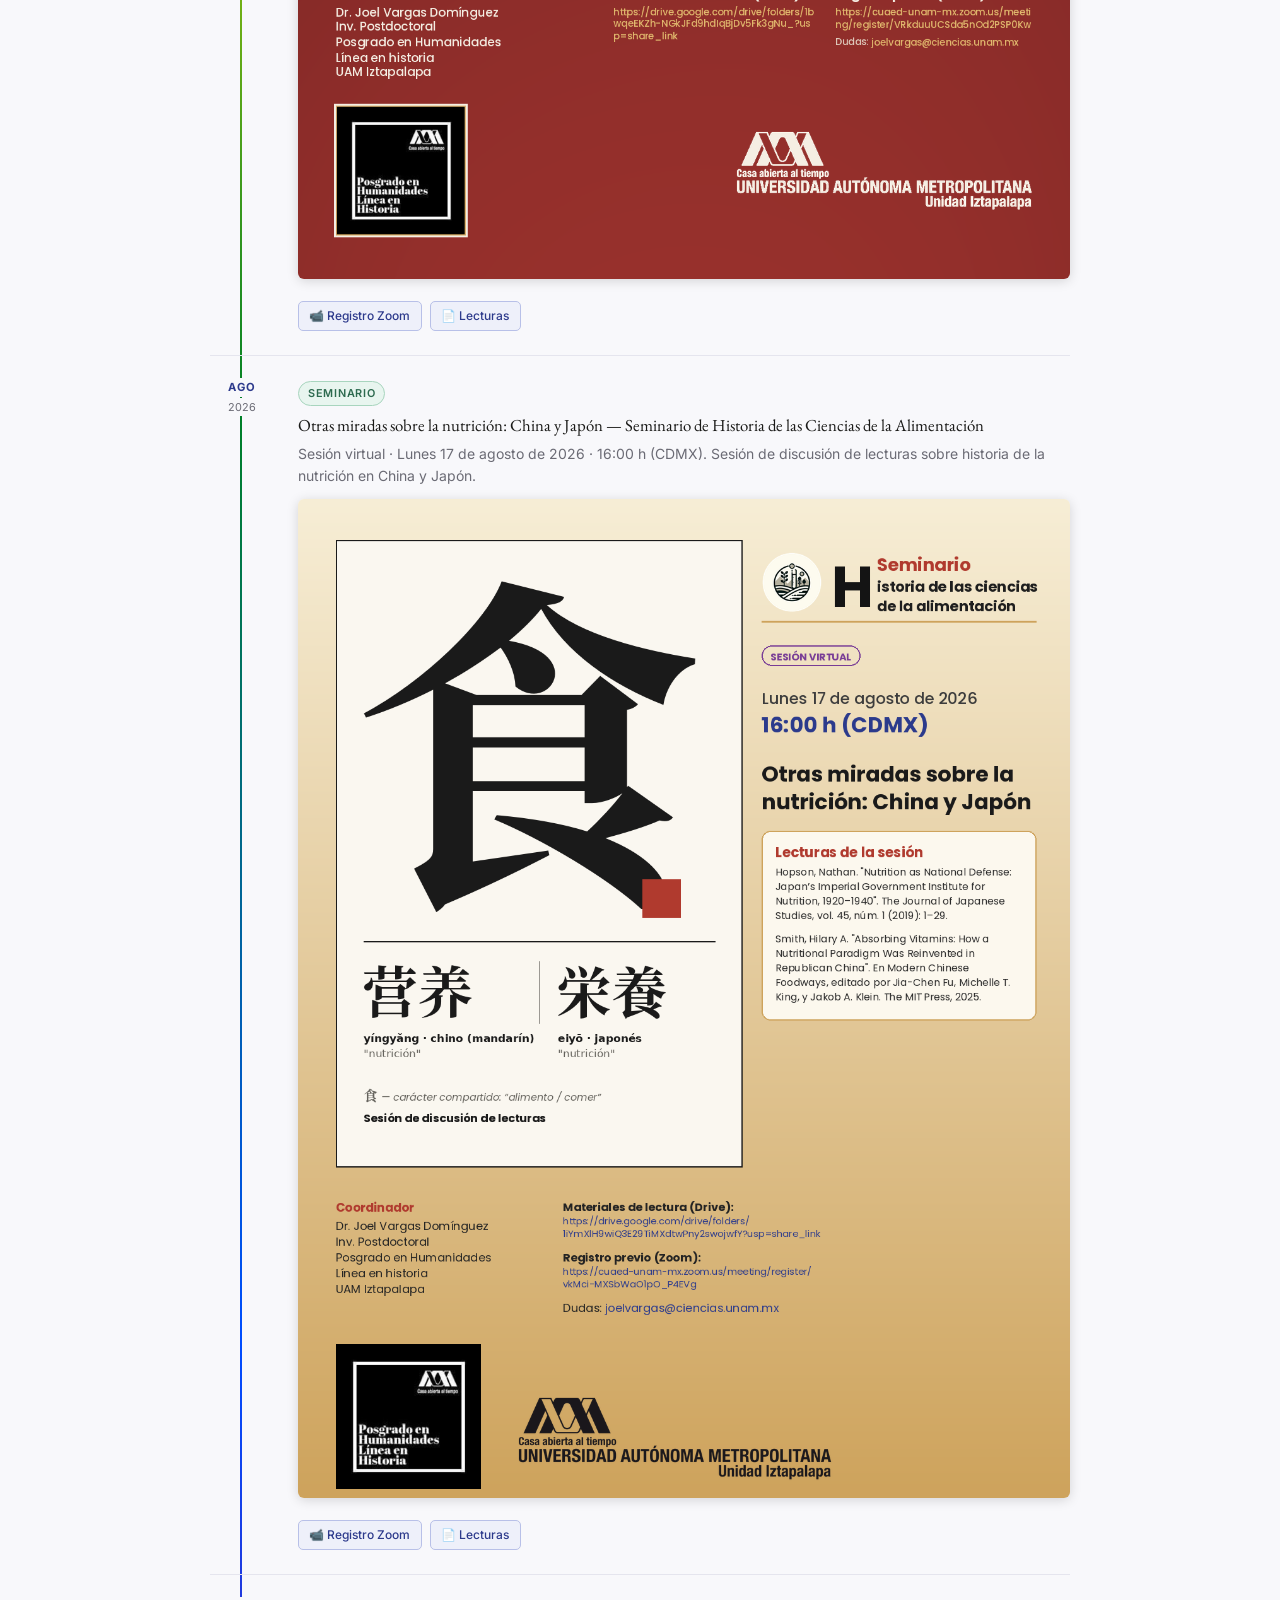
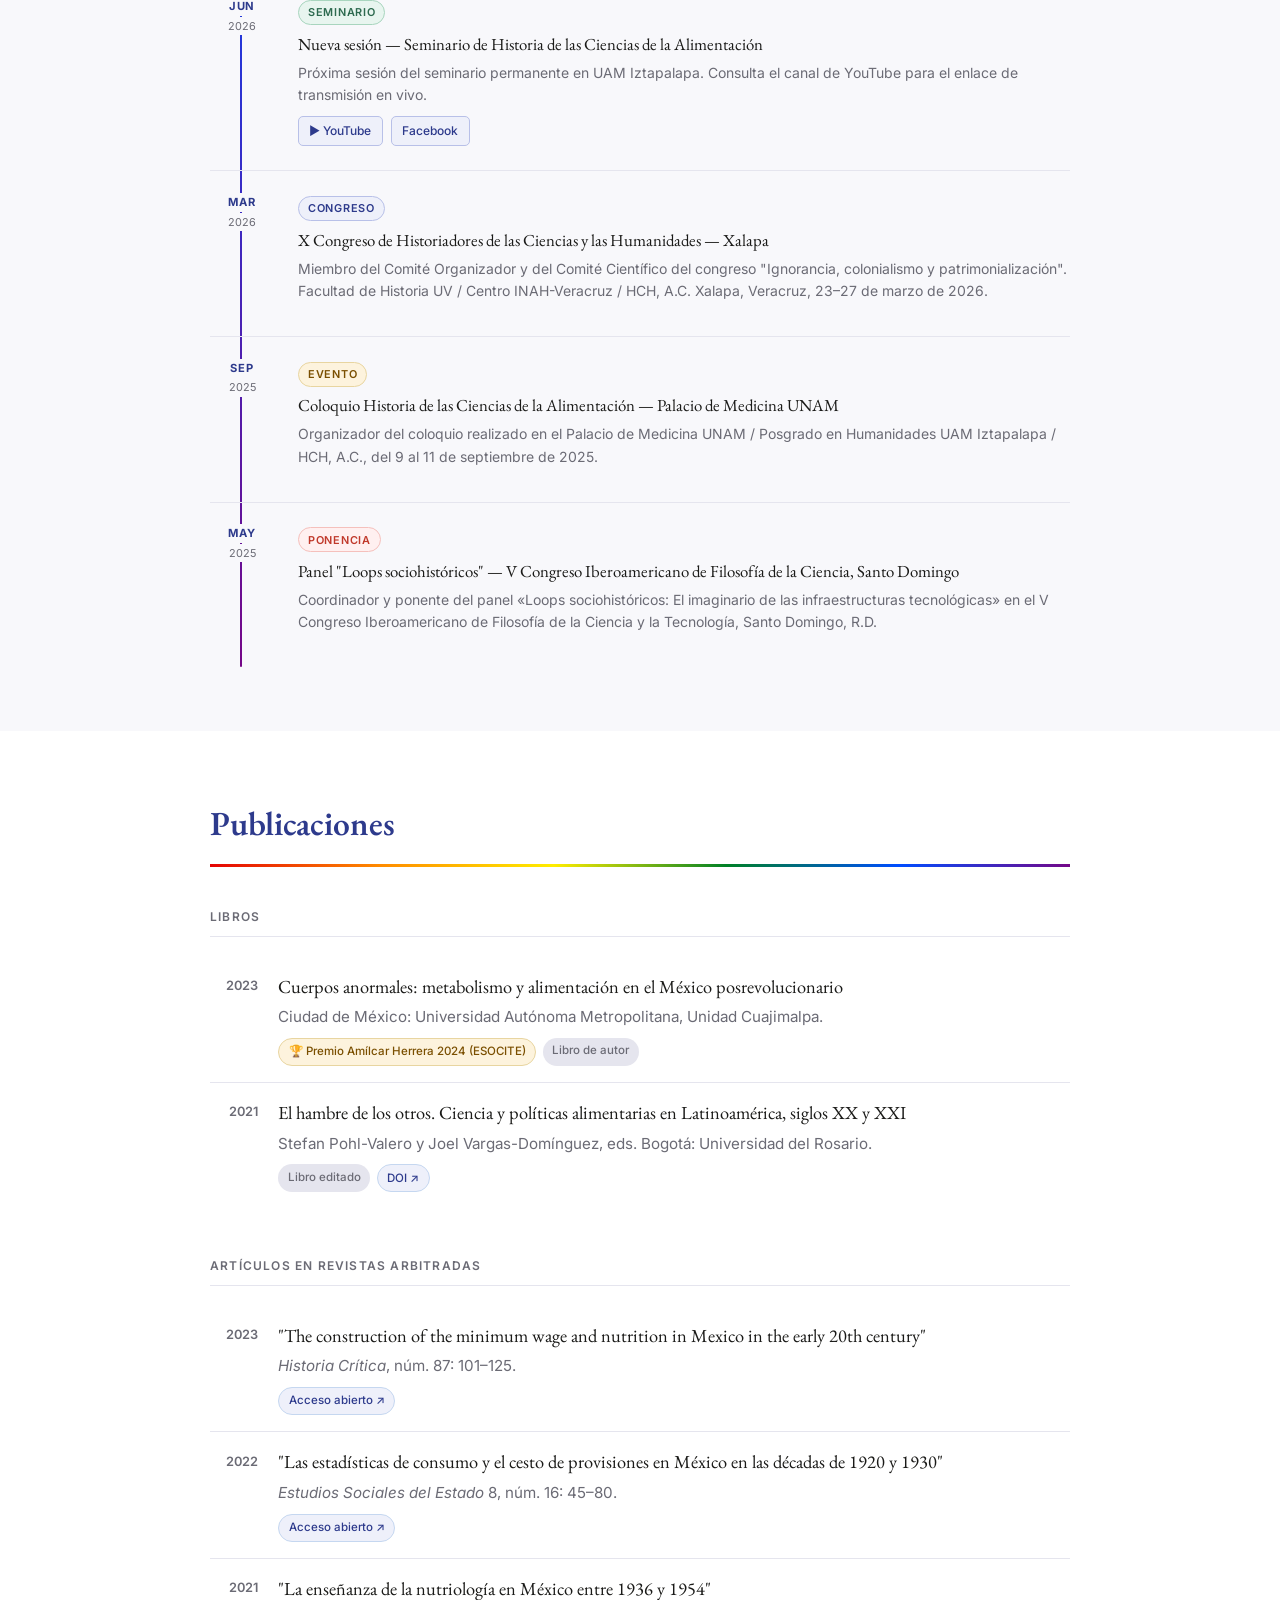
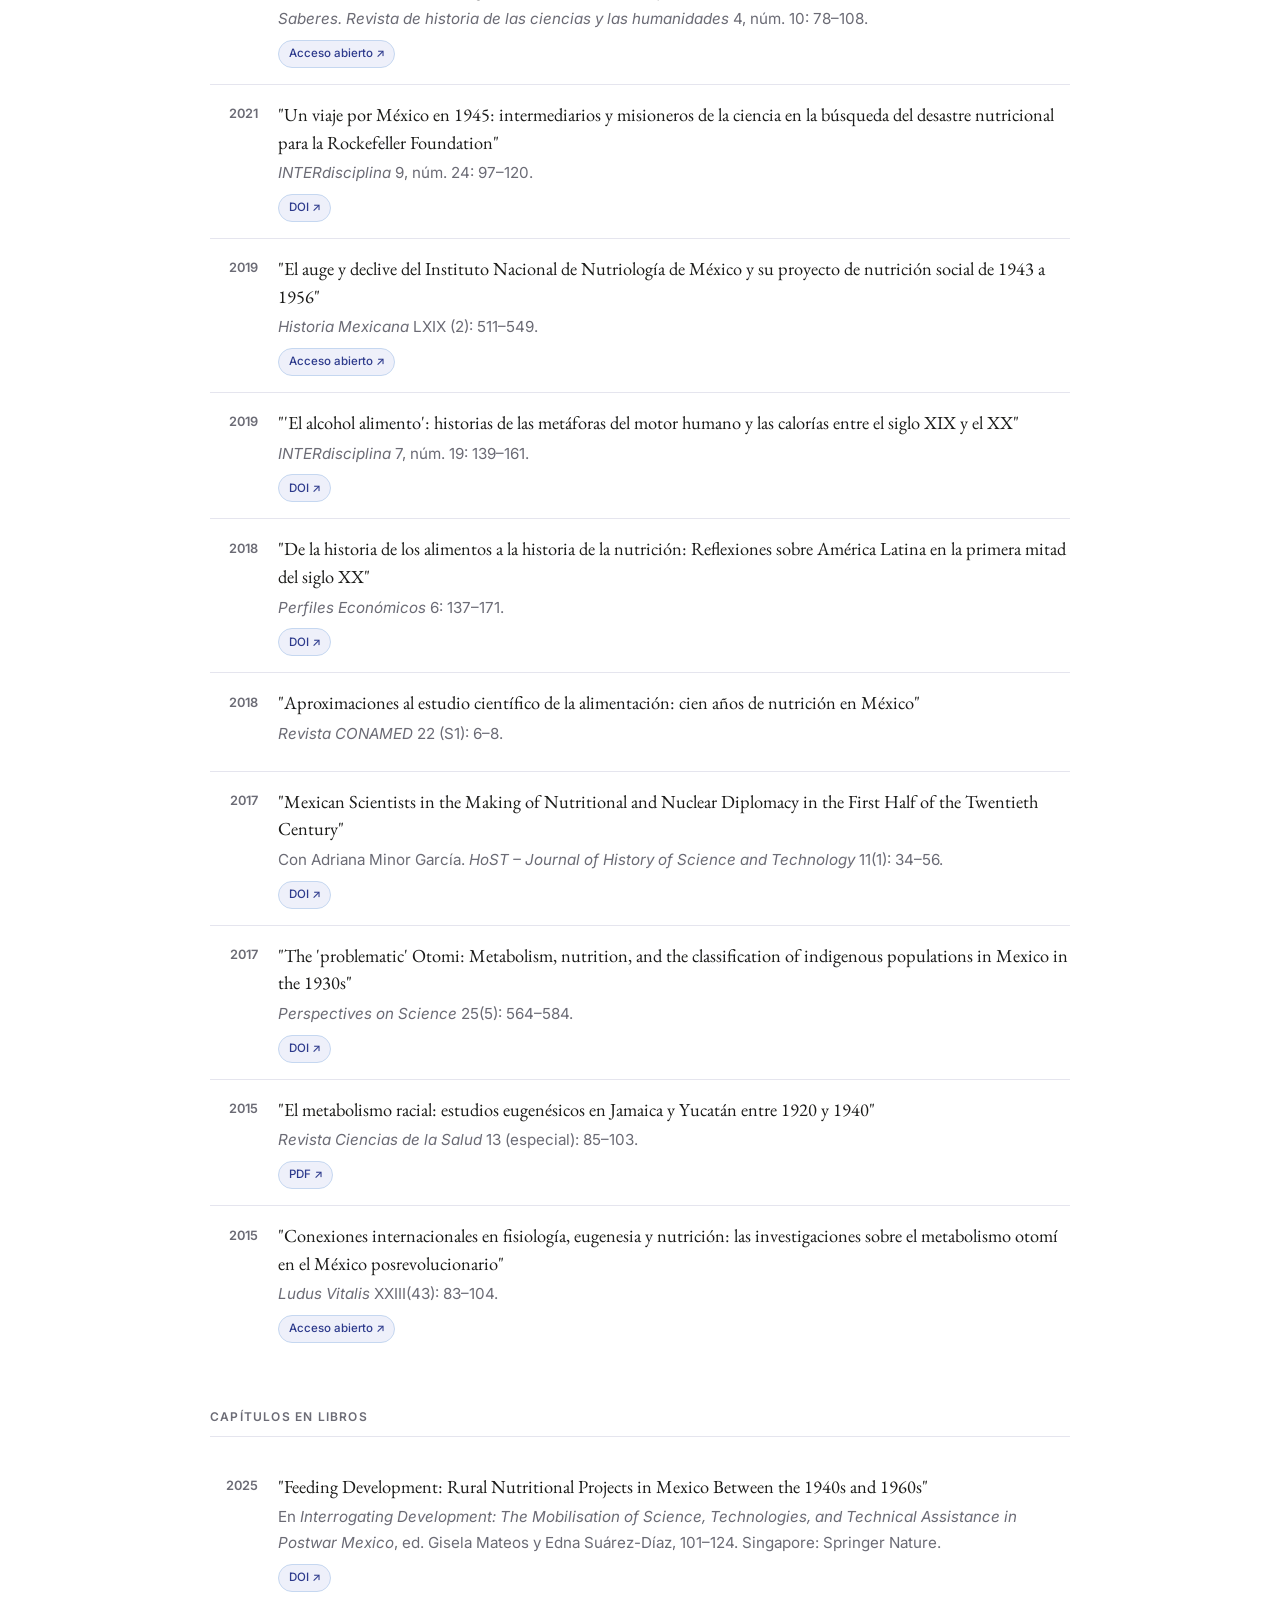
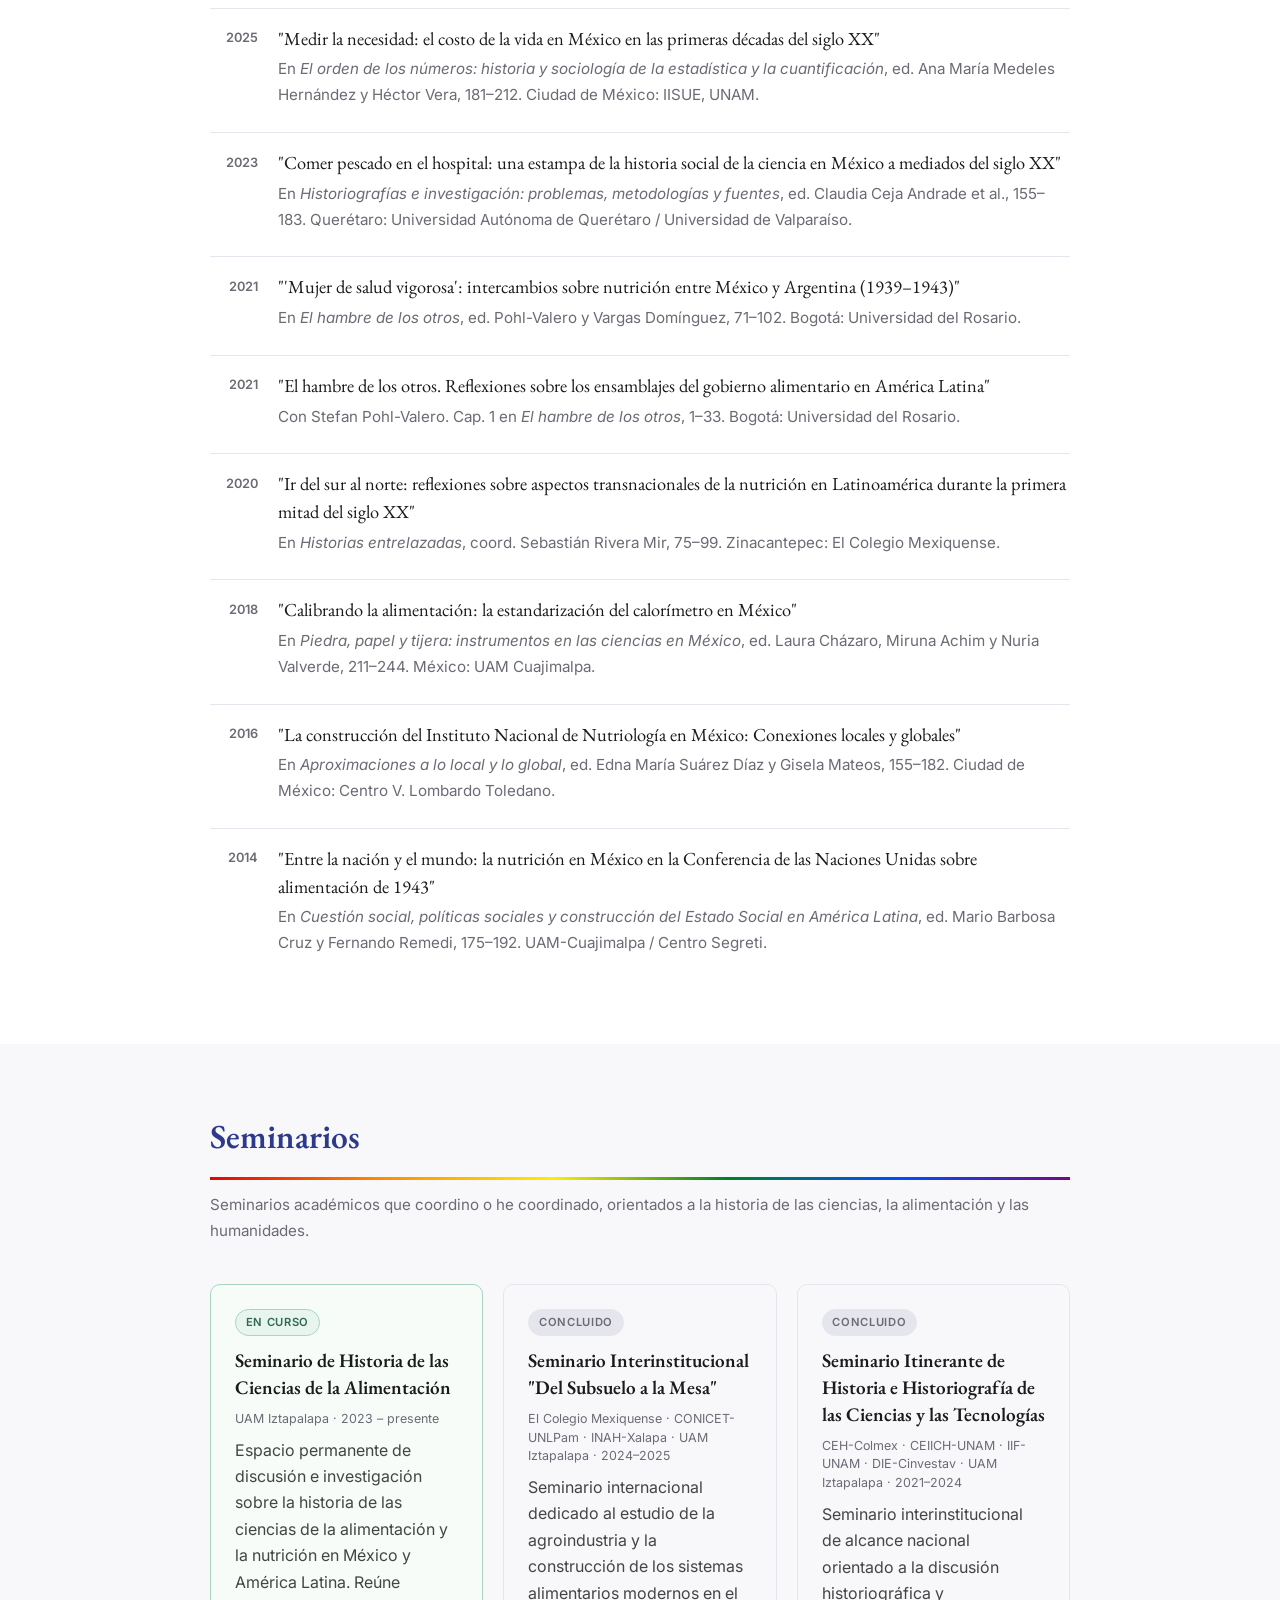
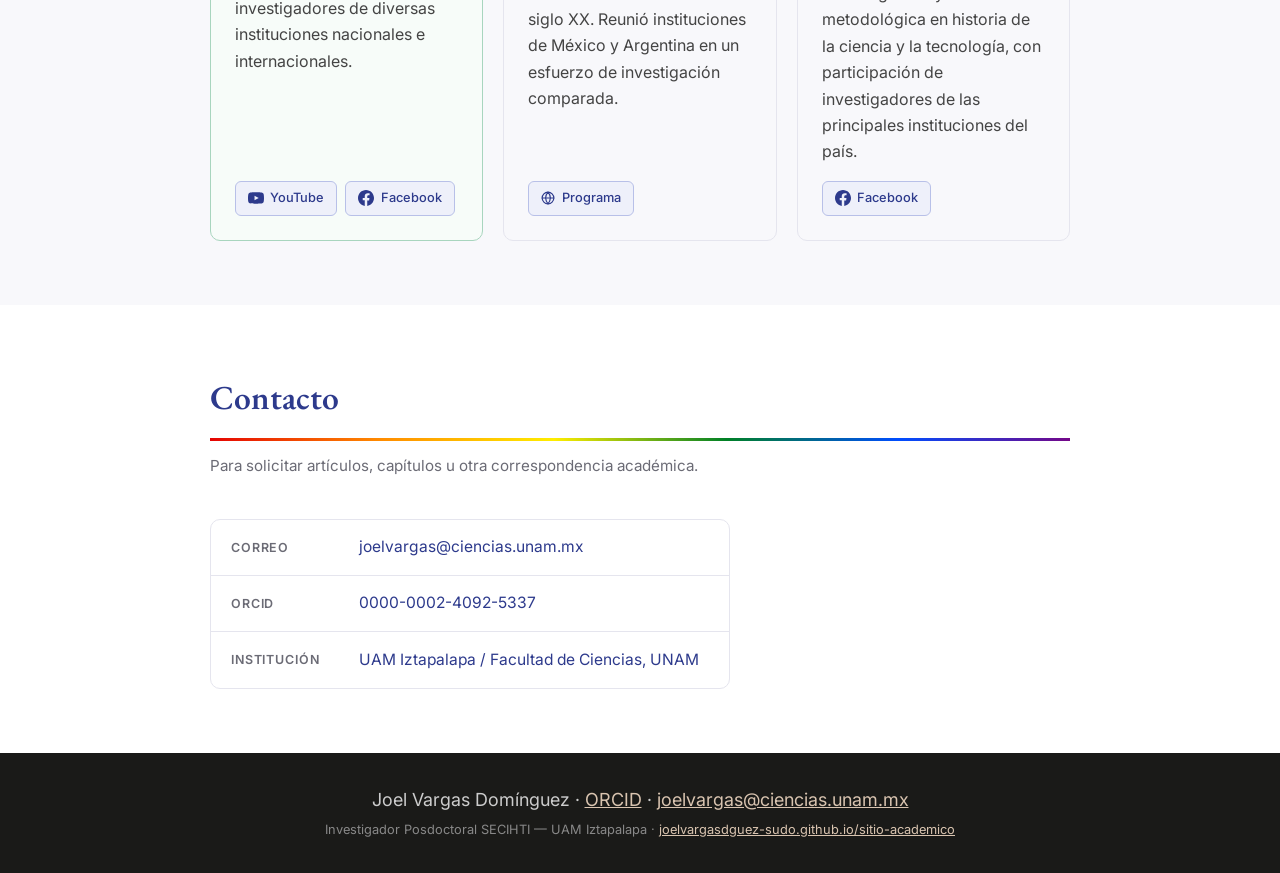
==== commit 01702e51: "Fix chapter citations: title errata and page ranges - "Historiografías e Investigación" → "Historiog" ====
--- a/index.html
+++ b/index.html
@@ -386,7 +386,7 @@
             <div class="pub-year">2025</div>
             <div class="pub-body">
               <p class="pub-title">"Medir la necesidad: el costo de la vida en México en las primeras décadas del siglo XX"</p>
-              <p class="pub-meta" data-i18n-html="pub.ch25b.meta">En <em>El orden de los números: historia y sociología de la estadística y la cuantificación</em>, ed. Ana María Medeles Hernández y Héctor Vera. IISUE, UNAM.</p>
+              <p class="pub-meta" data-i18n-html="pub.ch25b.meta">En <em>El orden de los números: historia y sociología de la estadística y la cuantificación</em>, ed. Ana María Medeles Hernández y Héctor Vera, 181–212. Ciudad de México: IISUE, UNAM.</p>
             </div>
           </article>
 
@@ -394,7 +394,7 @@
             <div class="pub-year">2023</div>
             <div class="pub-body">
               <p class="pub-title">"Comer pescado en el hospital: una estampa de la historia social de la ciencia en México a mediados del siglo XX"</p>
-              <p class="pub-meta" data-i18n-html="pub.ch23.meta">En <em>Historiografías e Investigación: problemas, metodologías y fuentes</em>, ed. Claudia Ceja Andrade et al. UAQ / Universidad de Valparaíso.</p>
+              <p class="pub-meta" data-i18n-html="pub.ch23.meta">En <em>Historiografías e investigación: problemas, metodologías y fuentes</em>, ed. Claudia Ceja Andrade et al., 155–183. Querétaro: Universidad Autónoma de Querétaro / Universidad de Valparaíso.</p>
             </div>
           </article>
 
@@ -418,7 +418,7 @@
             <div class="pub-year">2020</div>
             <div class="pub-body">
               <p class="pub-title">"Ir del sur al norte: reflexiones sobre aspectos transnacionales de la nutrición en Latinoamérica durante la primera mitad del siglo XX"</p>
-              <p class="pub-meta" data-i18n-html="pub.ch20.meta">En <em>Historias entrelazadas</em>, coord. Sebastián Rivera Mir. Zinacantepec: El Colegio Mexiquense.</p>
+              <p class="pub-meta" data-i18n-html="pub.ch20.meta">En <em>Historias entrelazadas</em>, coord. Sebastián Rivera Mir, 75–99. Zinacantepec: El Colegio Mexiquense.</p>
             </div>
           </article>
 
@@ -598,11 +598,11 @@
     "pub.book2.meta":  "Stefan Pohl-Valero y Joel Vargas-Domínguez, eds. Bogotá: Universidad del Rosario.",
     "pub.art17a.meta": "Con Adriana Minor García. <em>HoST – Journal of History of Science and Technology</em> 11(1): 34–56.",
     "pub.ch25a.meta":  "En <em>Interrogating Development: The Mobilisation of Science, Technologies, and Technical Assistance in Postwar Mexico</em>, ed. Gisela Mateos y Edna Suárez-Díaz, 101–124. Singapore: Springer Nature.",
-    "pub.ch25b.meta":  "En <em>El orden de los números: historia y sociología de la estadística y la cuantificación</em>, ed. Ana María Medeles Hernández y Héctor Vera. IISUE, UNAM.",
-    "pub.ch23.meta":   "En <em>Historiografías e Investigación: problemas, metodologías y fuentes</em>, ed. Claudia Ceja Andrade et al. UAQ / Universidad de Valparaíso.",
+    "pub.ch25b.meta":  "En <em>El orden de los números: historia y sociología de la estadística y la cuantificación</em>, ed. Ana María Medeles Hernández y Héctor Vera, 181–212. Ciudad de México: IISUE, UNAM.",
+    "pub.ch23.meta":   "En <em>Historiografías e investigación: problemas, metodologías y fuentes</em>, ed. Claudia Ceja Andrade et al., 155–183. Querétaro: Universidad Autónoma de Querétaro / Universidad de Valparaíso.",
     "pub.ch21a.meta":  "En <em>El hambre de los otros</em>, ed. Pohl-Valero y Vargas Domínguez, 71–102. Bogotá: Universidad del Rosario.",
     "pub.ch21b.meta":  "Con Stefan Pohl-Valero. Cap. 1 en <em>El hambre de los otros</em>, 1–33. Bogotá: Universidad del Rosario.",
-    "pub.ch20.meta":   "En <em>Historias entrelazadas</em>, coord. Sebastián Rivera Mir. Zinacantepec: El Colegio Mexiquense.",
+    "pub.ch20.meta":   "En <em>Historias entrelazadas</em>, coord. Sebastián Rivera Mir, 75–99. Zinacantepec: El Colegio Mexiquense.",
     "pub.ch18.meta":   "En <em>Piedra, papel y tijera: instrumentos en las ciencias en México</em>, ed. Laura Cházaro, Miruna Achim y Nuria Valverde, 211–244. México: UAM Cuajimalpa.",
     "pub.ch16.meta":   "En <em>Aproximaciones a lo local y lo global</em>, ed. Edna María Suárez Díaz y Gisela Mateos, 155–182. Ciudad de México: Centro V. Lombardo Toledano.",
     "pub.ch14.meta":   "En <em>Cuestión social, políticas sociales y construcción del Estado Social en América Latina</em>, ed. Mario Barbosa Cruz y Fernando Remedi, 175–192. UAM-Cuajimalpa / Centro Segreti.",
@@ -669,11 +669,11 @@
     "pub.book2.meta":  "Stefan Pohl-Valero and Joel Vargas-Domínguez, eds. Bogotá: Universidad del Rosario.",
     "pub.art17a.meta": "With Adriana Minor García. <em>HoST – Journal of History of Science and Technology</em> 11(1): 34–56.",
     "pub.ch25a.meta":  "In <em>Interrogating Development: The Mobilisation of Science, Technologies, and Technical Assistance in Postwar Mexico</em>, ed. Gisela Mateos and Edna Suárez-Díaz, 101–124. Singapore: Springer Nature.",
-    "pub.ch25b.meta":  "In <em>El orden de los números: historia y sociología de la estadística y la cuantificación</em>, ed. Ana María Medeles Hernández and Héctor Vera. IISUE, UNAM.",
-    "pub.ch23.meta":   "In <em>Historiografías e Investigación: problemas, metodologías y fuentes</em>, ed. Claudia Ceja Andrade et al. UAQ / Universidad de Valparaíso.",
+    "pub.ch25b.meta":  "In <em>El orden de los números: historia y sociología de la estadística y la cuantificación</em>, ed. Ana María Medeles Hernández and Héctor Vera, 181–212. Mexico City: IISUE, UNAM.",
+    "pub.ch23.meta":   "In <em>Historiografías e investigación: problemas, metodologías y fuentes</em>, ed. Claudia Ceja Andrade et al., 155–183. Querétaro: Universidad Autónoma de Querétaro / Universidad de Valparaíso.",
     "pub.ch21a.meta":  "In <em>El hambre de los otros</em>, ed. Pohl-Valero and Vargas Domínguez, 71–102. Bogotá: Universidad del Rosario.",
     "pub.ch21b.meta":  "With Stefan Pohl-Valero. Ch. 1 in <em>El hambre de los otros</em>, 1–33. Bogotá: Universidad del Rosario.",
-    "pub.ch20.meta":   "In <em>Historias entrelazadas</em>, coord. Sebastián Rivera Mir. Zinacantepec: El Colegio Mexiquense.",
+    "pub.ch20.meta":   "In <em>Historias entrelazadas</em>, coord. Sebastián Rivera Mir, 75–99. Zinacantepec: El Colegio Mexiquense.",
     "pub.ch18.meta":   "In <em>Piedra, papel y tijera: instrumentos en las ciencias en México</em>, ed. Laura Cházaro, Miruna Achim and Nuria Valverde, 211–244. Mexico: UAM Cuajimalpa.",
     "pub.ch16.meta":   "In <em>Aproximaciones a lo local y lo global</em>, ed. Edna María Suárez Díaz and Gisela Mateos, 155–182. Mexico City: Centro V. Lombardo Toledano.",
     "pub.ch14.meta":   "In <em>Cuestión social, políticas sociales y construcción del Estado Social en América Latina</em>, ed. Mario Barbosa Cruz and Fernando Remedi, 175–192. UAM-Cuajimalpa / Centro Segreti.",
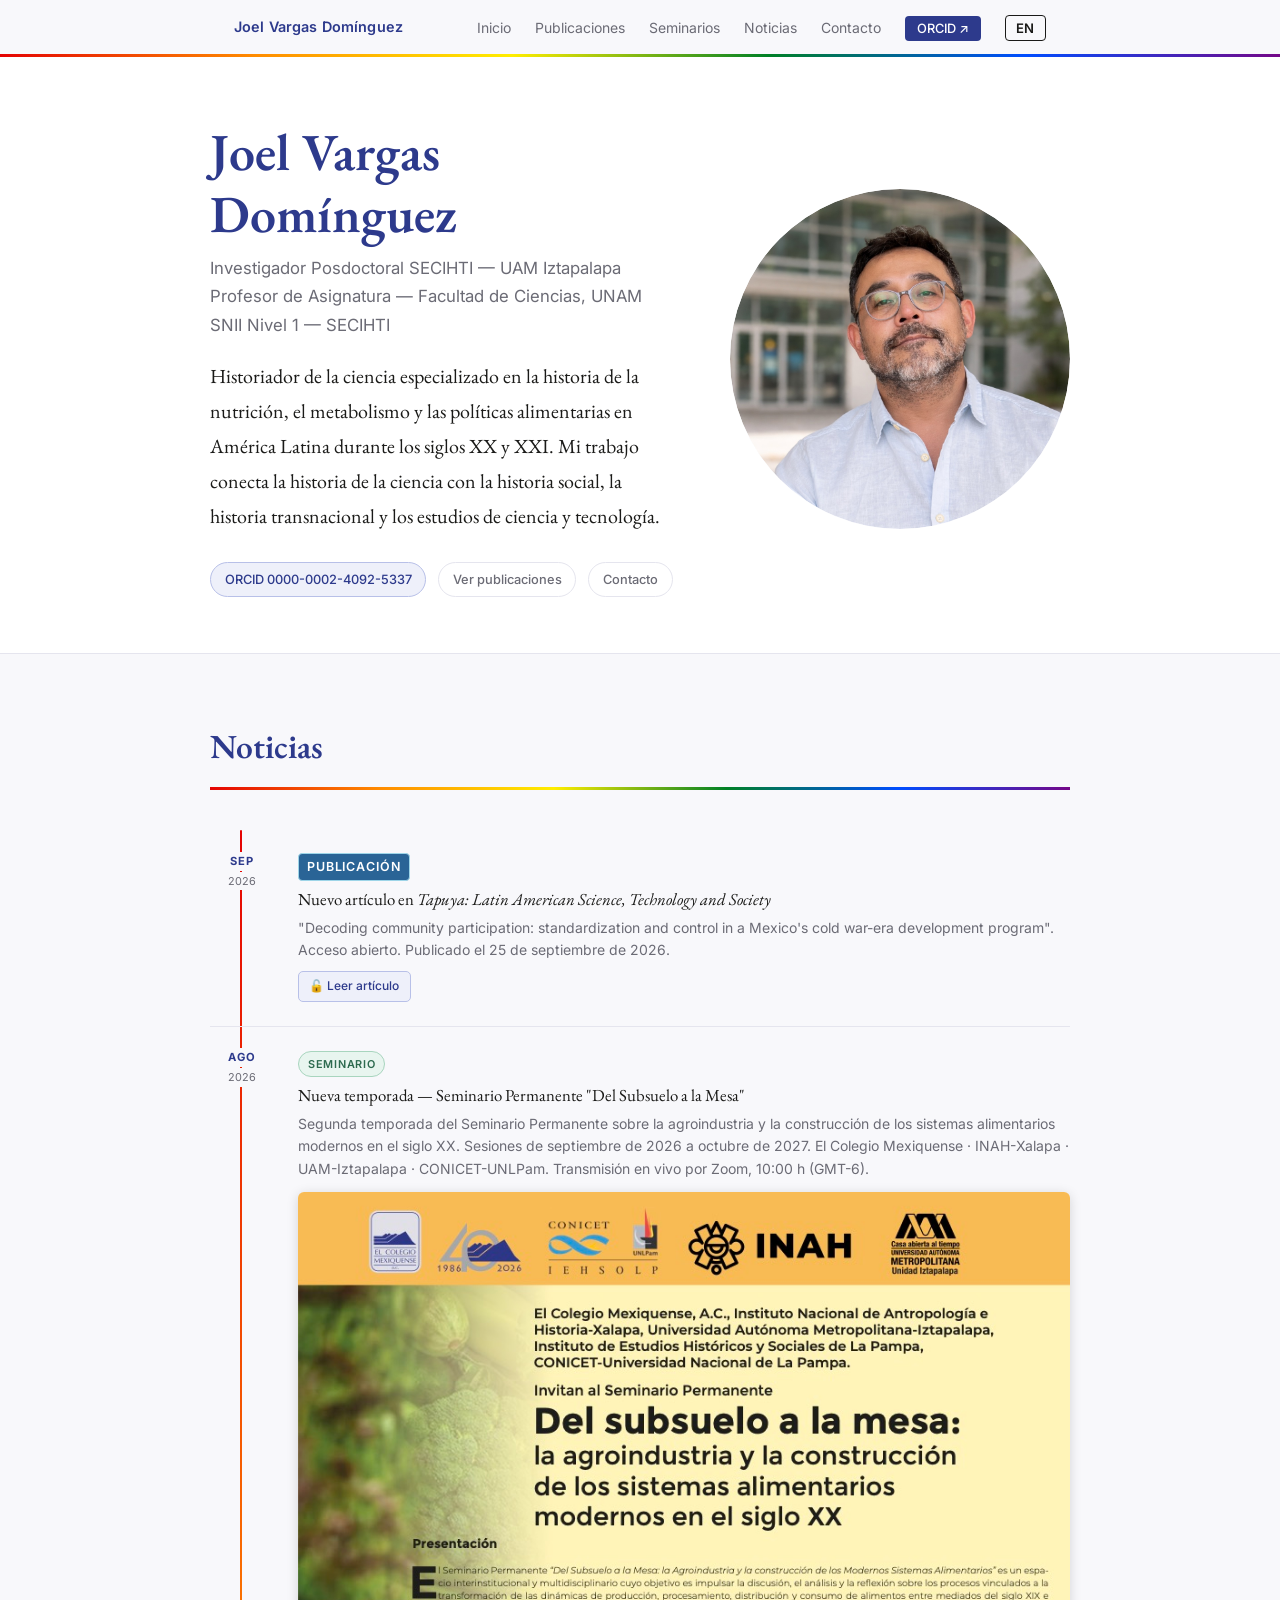
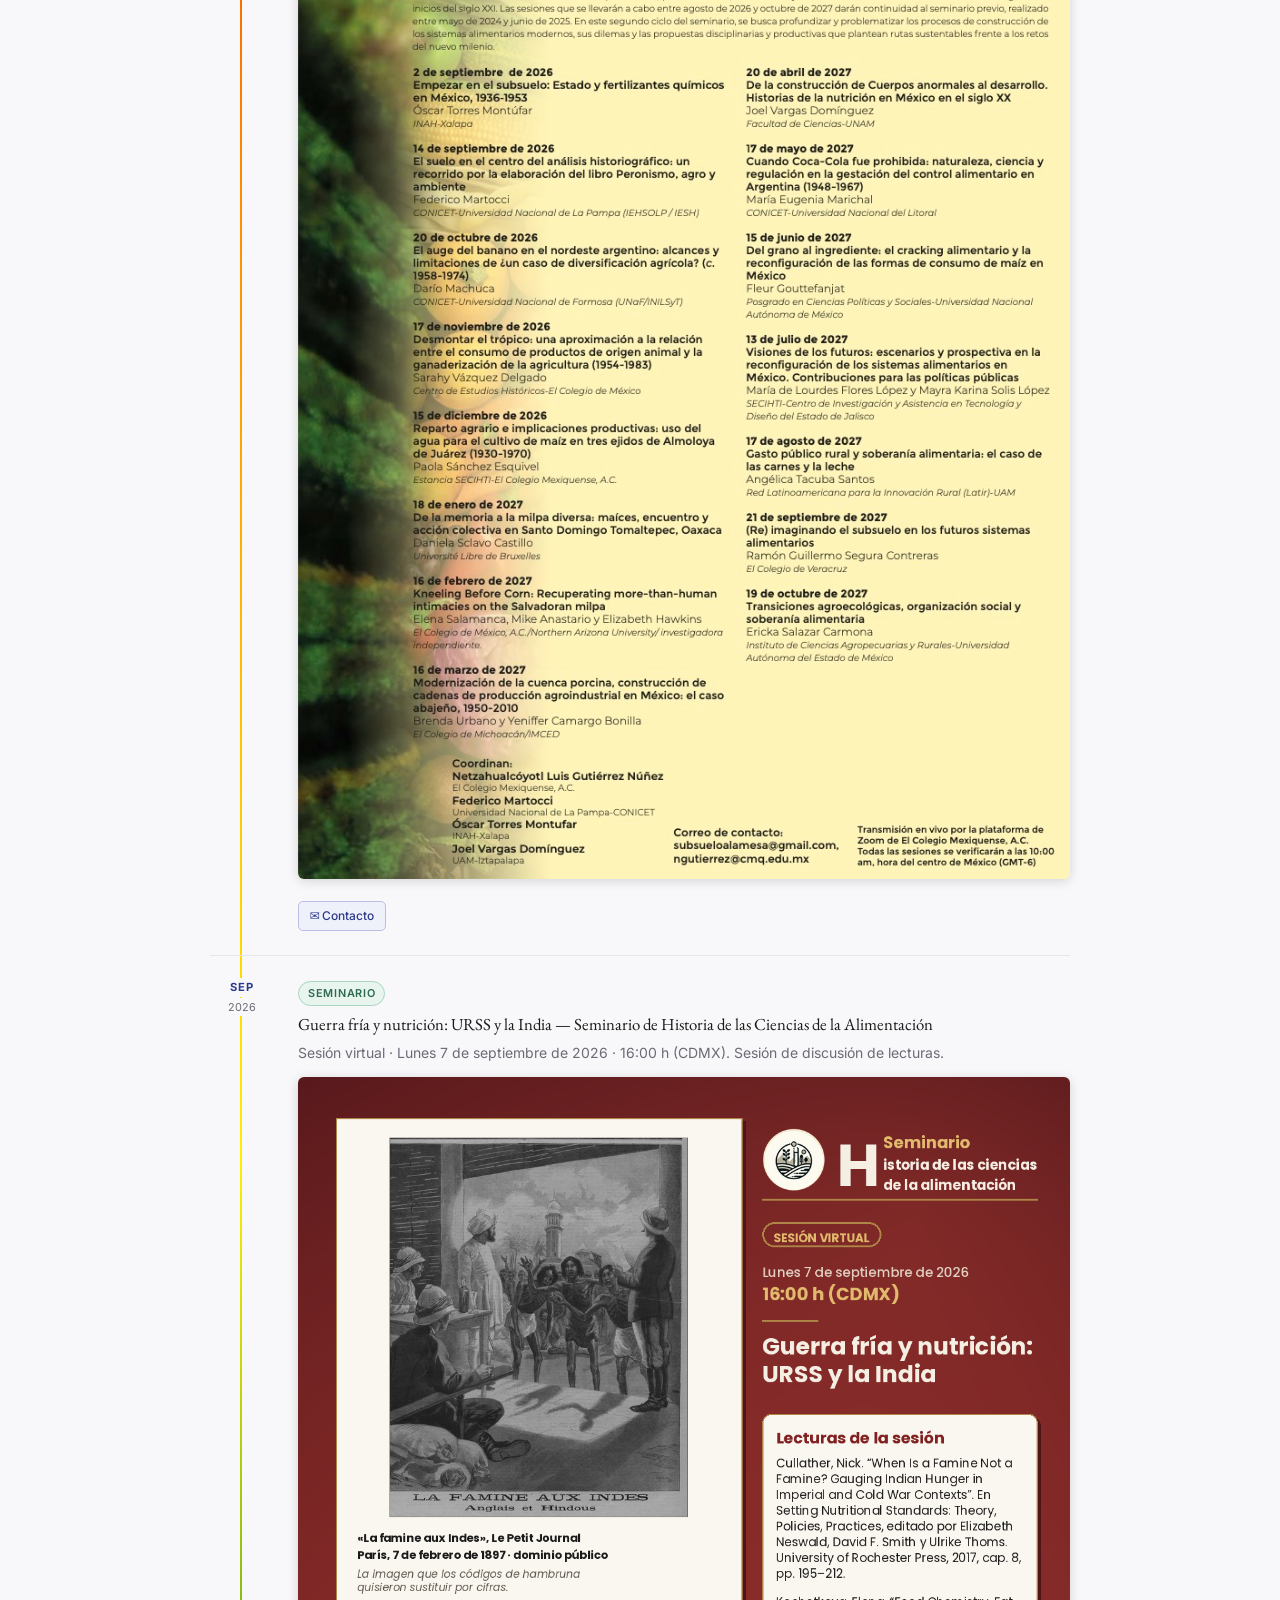
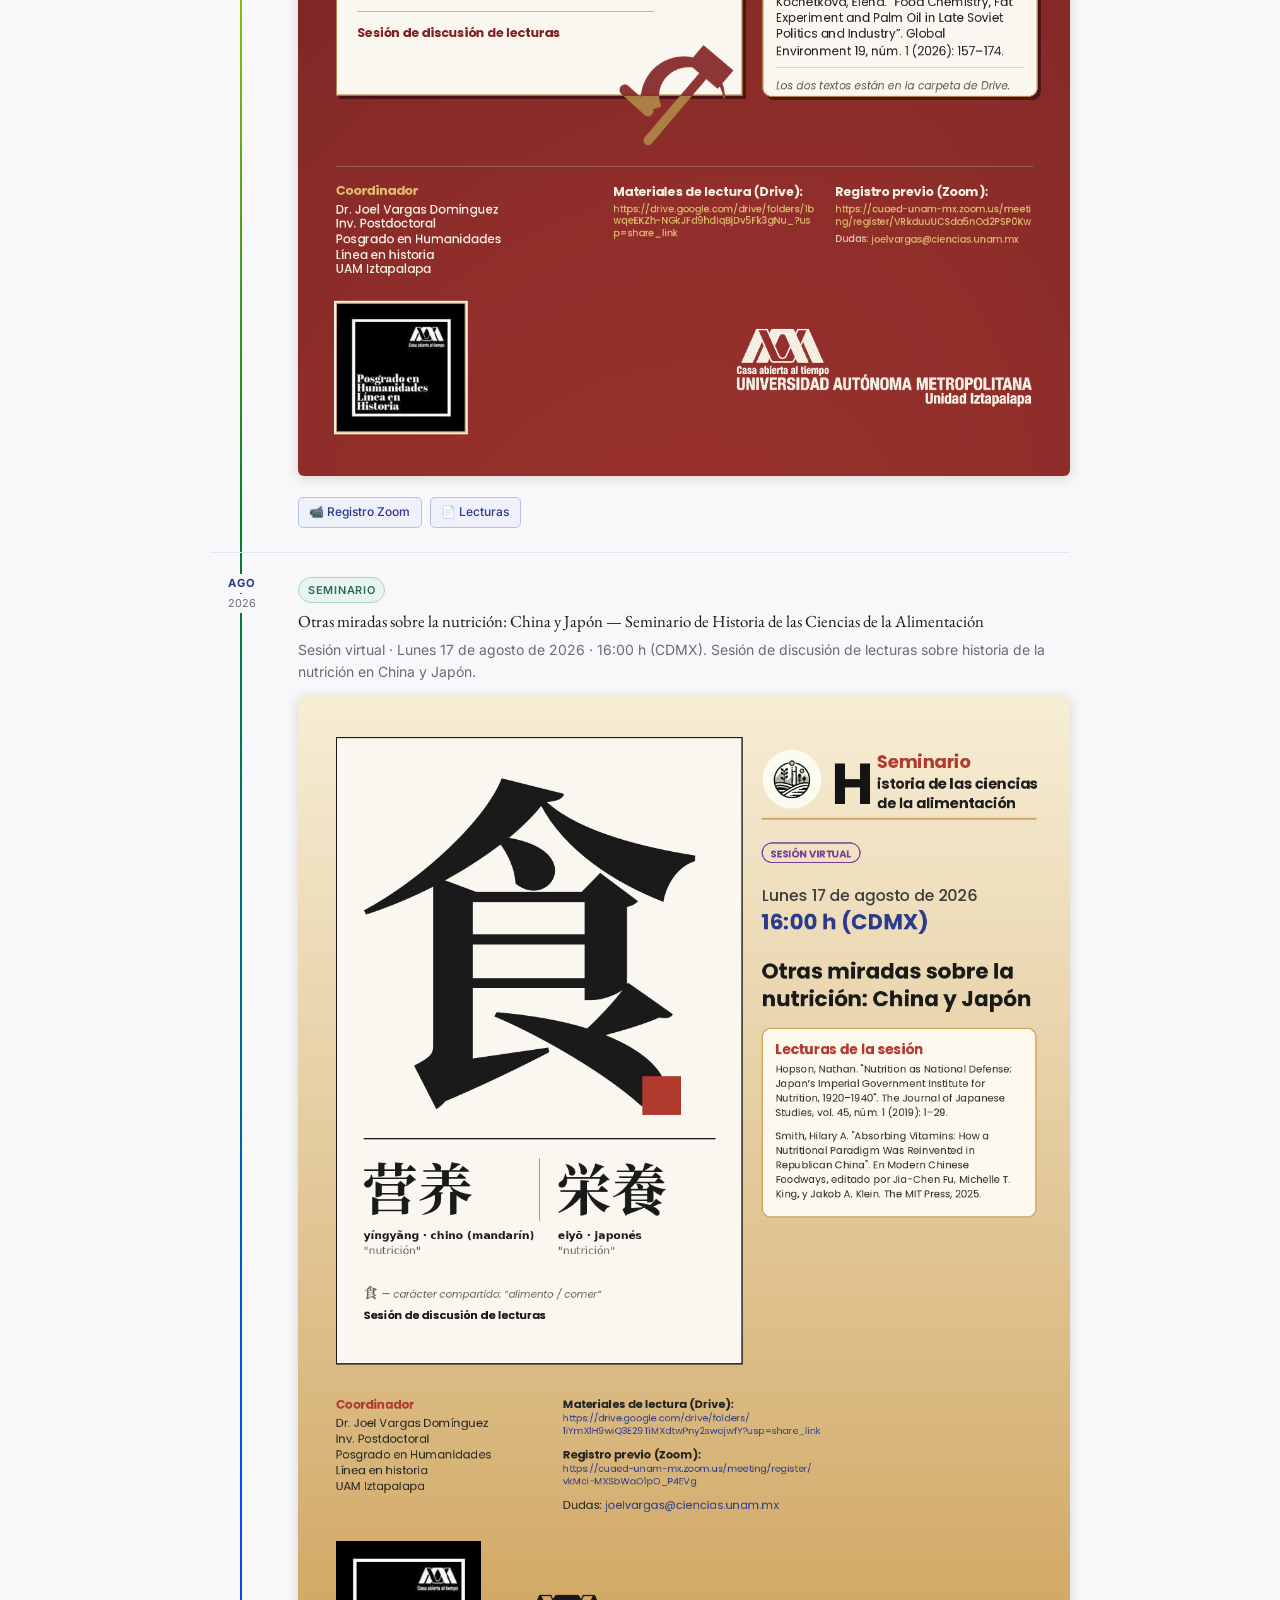
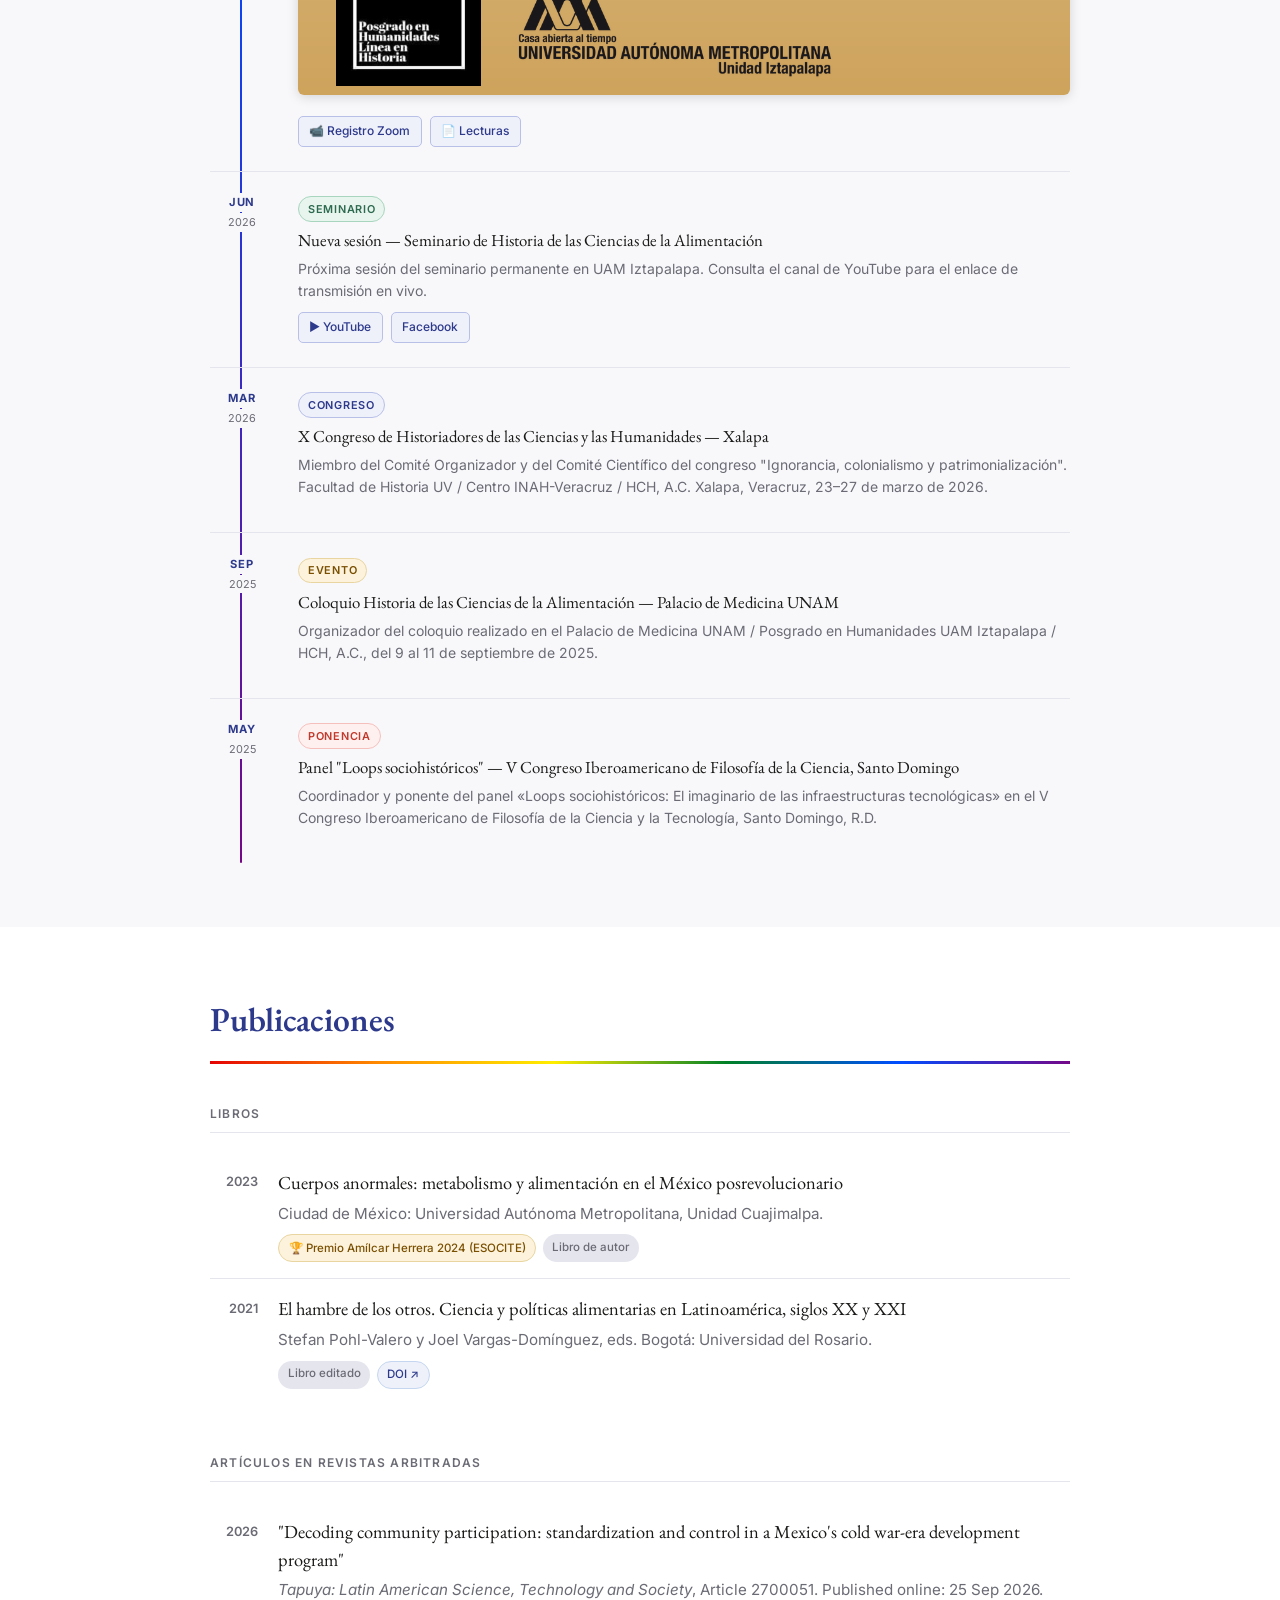
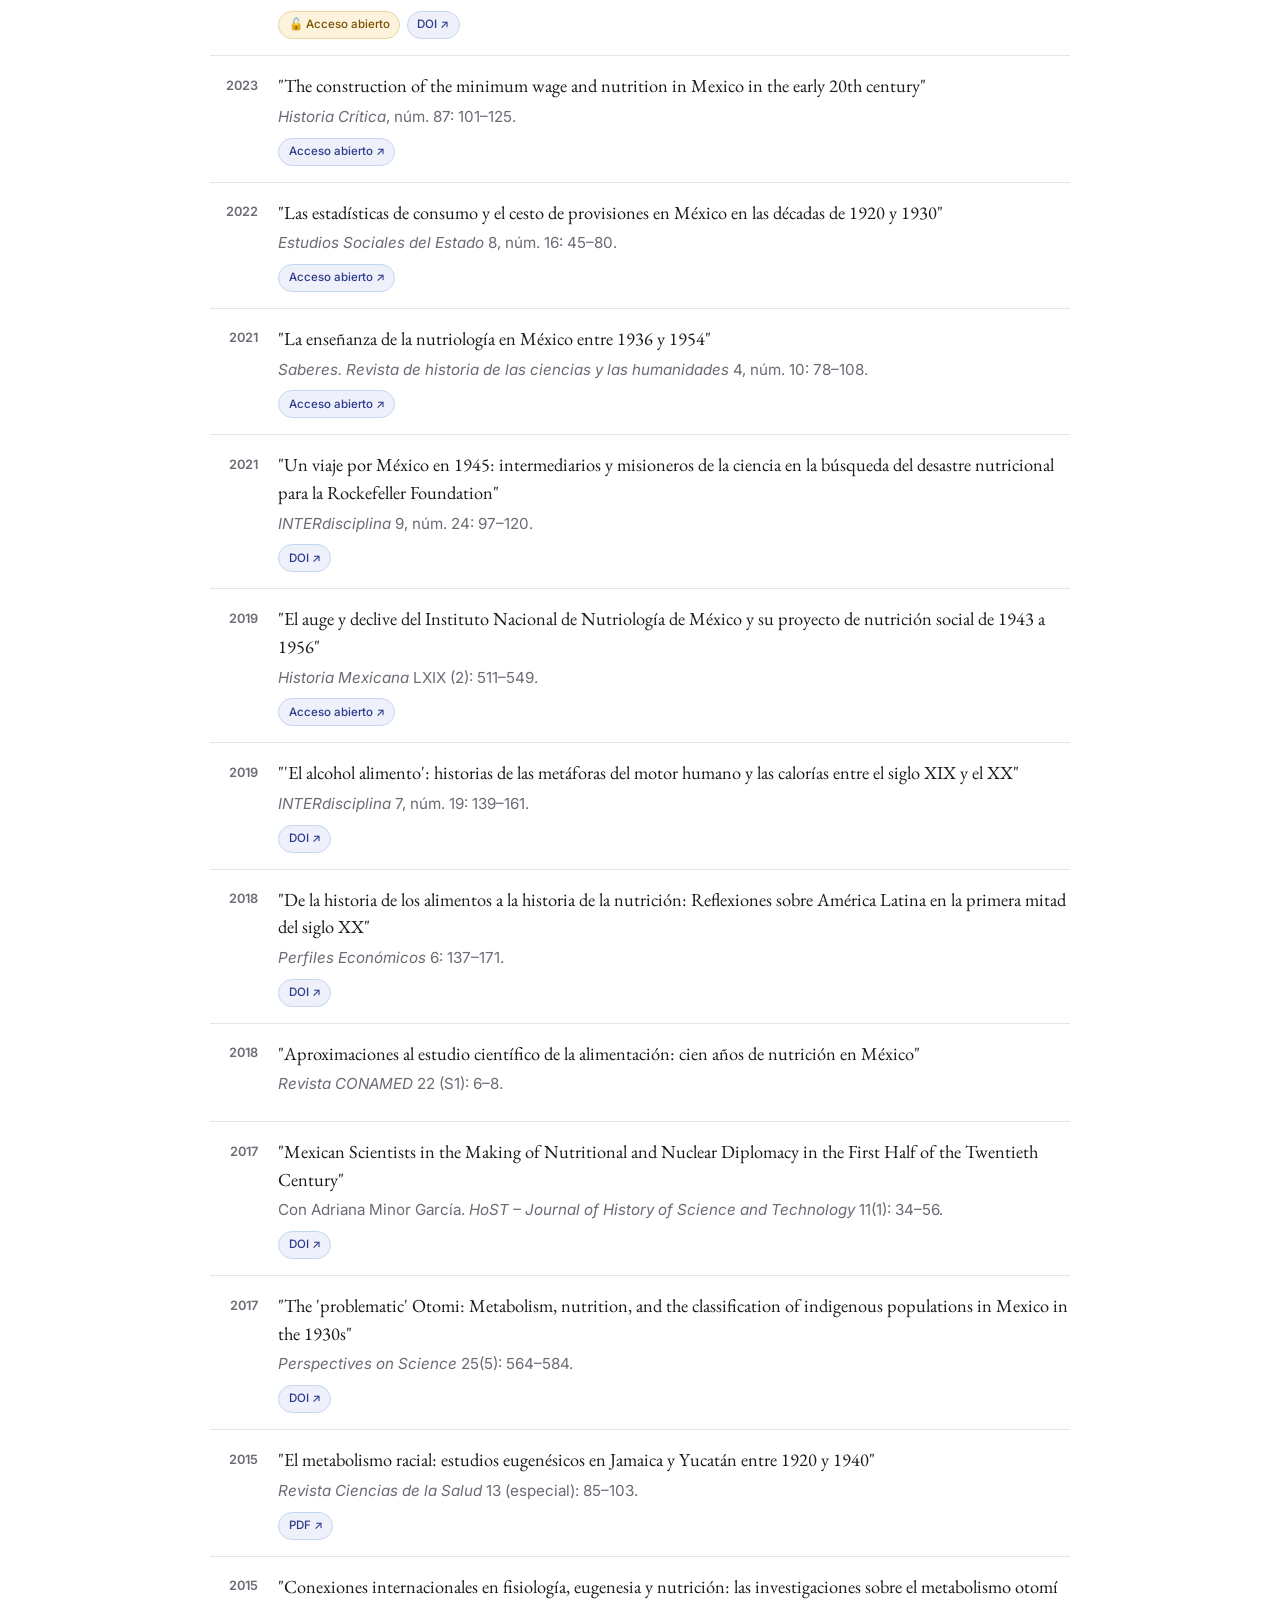
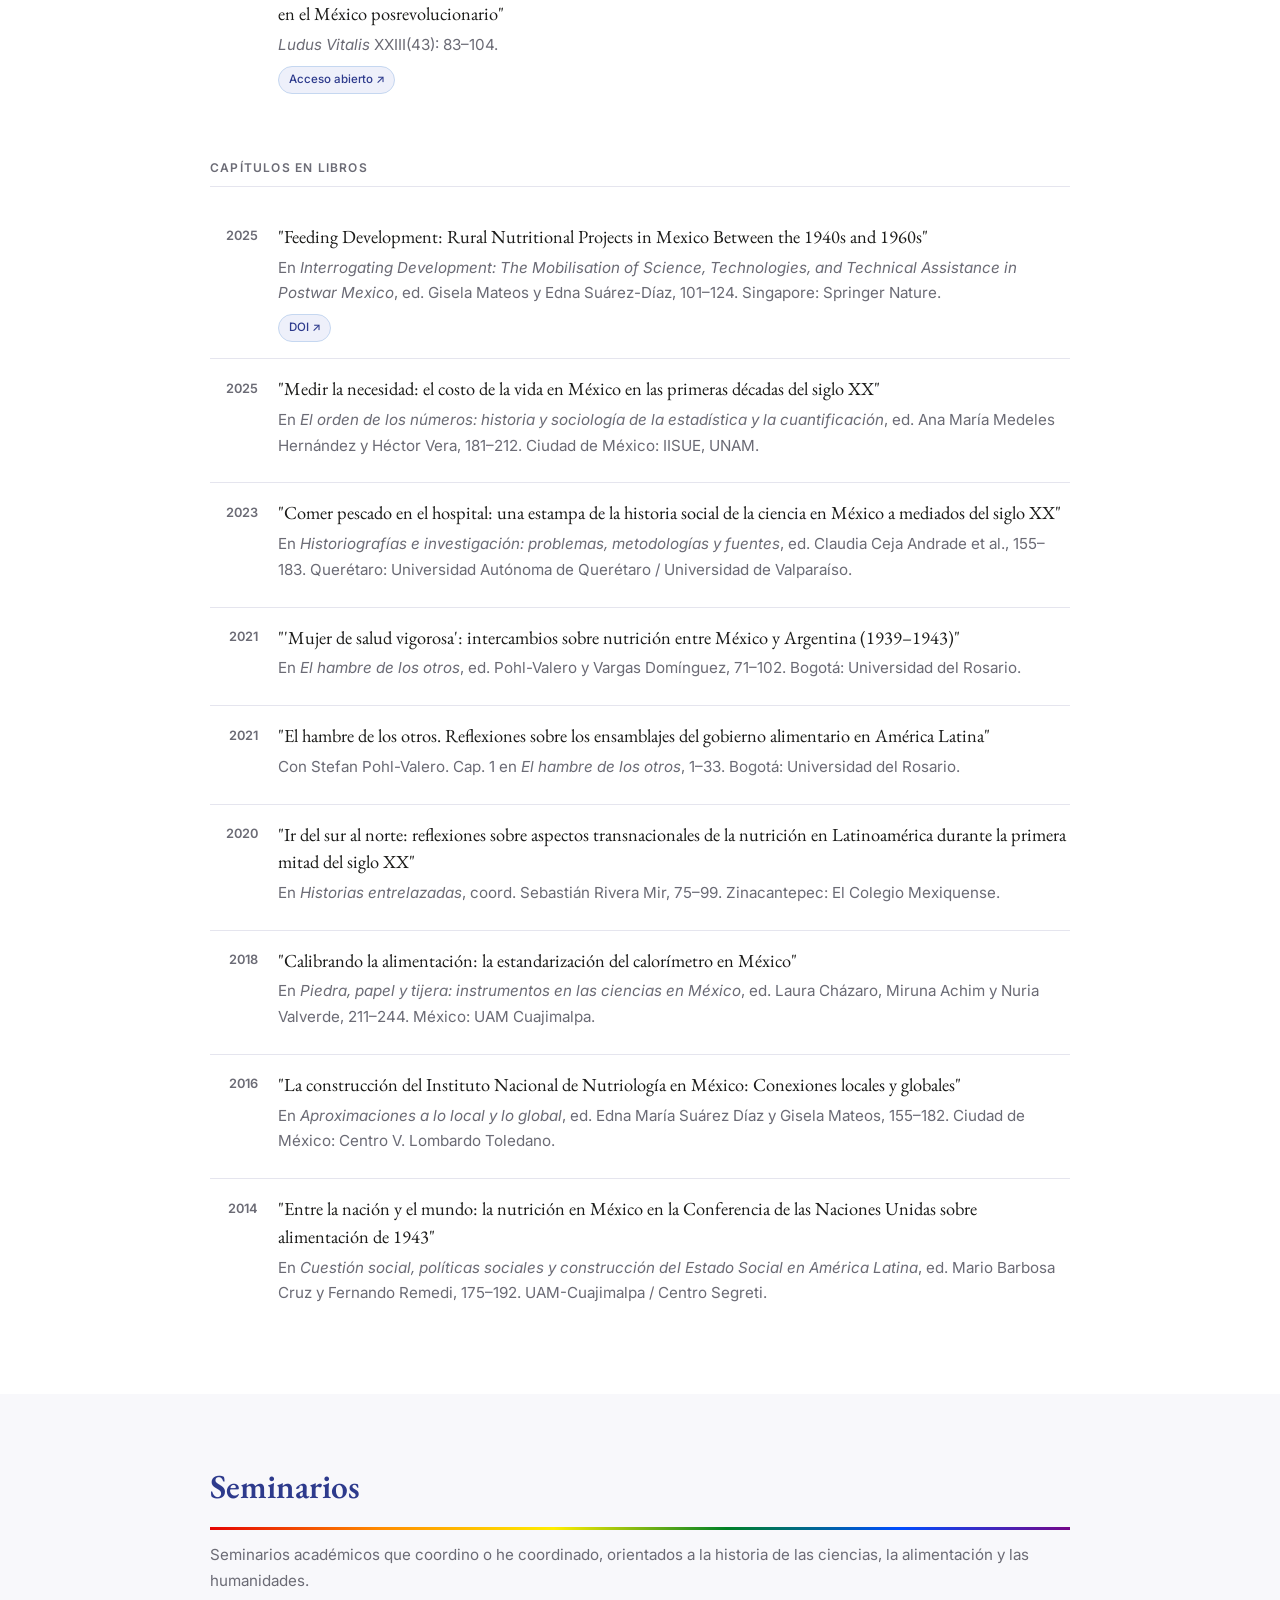
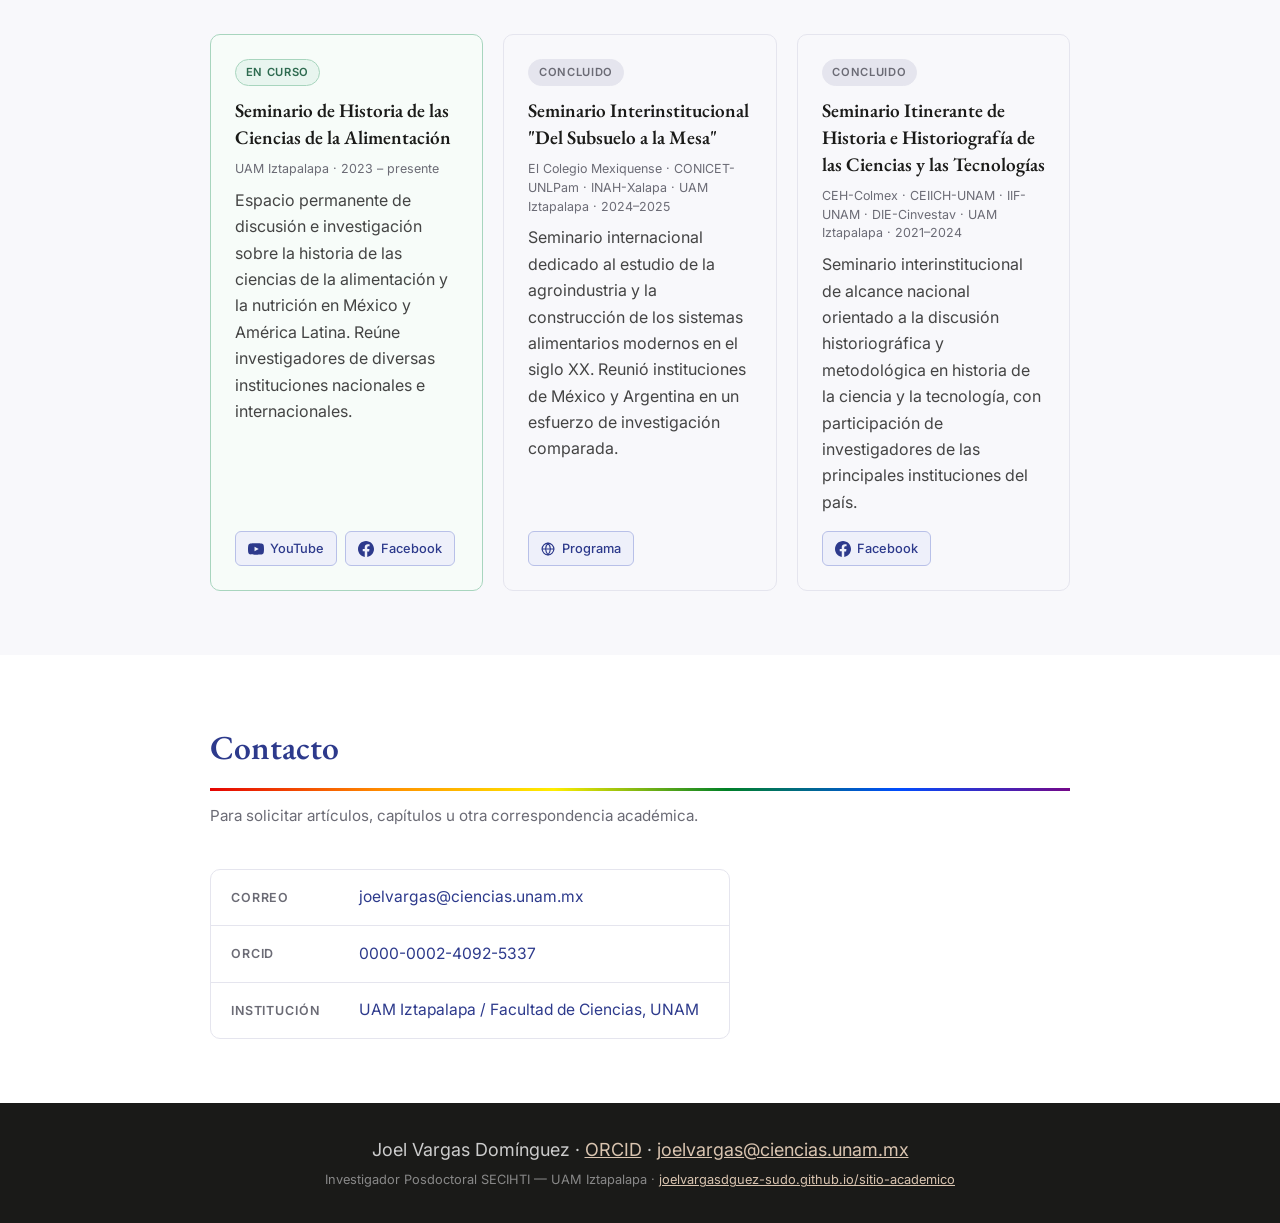
==== commit cfb9270c: "Add new article: Decoding community participation (Tapuya 2026) Co-Authored-By: Claude Sonnet 4.6 <n" ====
--- a/index.html
+++ b/index.html
@@ -85,6 +85,21 @@
 
           <article class="news-item">
             <div class="news-date">
+              <span class="news-month" data-i18n="months.sep">Sep</span>
+              <span class="news-year">2026</span>
+            </div>
+            <div class="news-body">
+              <span class="news-tag news-tag-publicacion" style="background:#2a6496;color:#fff;border-radius:4px;padding:2px 8px;font-size:0.78rem;font-weight:600;" data-i18n="tags.publicacion">Publicación</span>
+              <p class="news-title" data-i18n="newsTapuya.title">Nuevo artículo en <em>Tapuya: Latin American Science, Technology and Society</em></p>
+              <p class="news-desc" data-i18n="newsTapuya.desc">"Decoding community participation: standardization and control in a Mexico's cold war-era development program". Acceso abierto. Publicado el 25 de septiembre de 2026.</p>
+              <div class="news-links">
+                <a href="https://doi.org/10.1080/25729861.2026.2700051" target="_blank" class="news-btn">🔓 Leer artículo</a>
+              </div>
+            </div>
+          </article>
+
+          <article class="news-item">
+            <div class="news-date">
               <span class="news-month" data-i18n="months.ago">Ago</span>
               <span class="news-year">2026</span>
             </div>
@@ -236,6 +251,18 @@
         <!-- ARTÍCULOS -->
         <div class="pub-group">
           <h3 data-i18n="pub.articulos">Artículos en revistas arbitradas</h3>
+
+          <article class="pub-item">
+            <div class="pub-year">2026</div>
+            <div class="pub-body">
+              <p class="pub-title">"Decoding community participation: standardization and control in a Mexico's cold war-era development program"</p>
+              <p class="pub-meta"><em>Tapuya: Latin American Science, Technology and Society</em>, Article 2700051. Published online: 25 Sep 2026.</p>
+              <div class="pub-tags">
+                <span class="tag tag-award">🔓 Acceso abierto</span>
+                <a href="https://doi.org/10.1080/25729861.2026.2700051" target="_blank" class="tag tag-doi">DOI ↗</a>
+              </div>
+            </div>
+          </article>
 
           <article class="pub-item">
             <div class="pub-year">2023</div>
@@ -570,6 +597,9 @@
     "tags.evento":    "Evento",
     "tags.ponencia":  "Ponencia",
 
+    "newsTapuya.title": "Nuevo artículo en <em>Tapuya: Latin American Science, Technology and Society</em>",
+    "newsTapuya.desc":  "\"Decoding community participation: standardization and control in a Mexico's cold war-era development program\". Acceso abierto. Publicado el 25 de septiembre de 2026.",
+    "tags.publicacion": "Publicación",
     "newsSubsuelo.title": "Nueva temporada — Seminario Permanente \"Del Subsuelo a la Mesa\"",
     "newsSubsuelo.desc":  "Segunda temporada del Seminario Permanente sobre la agroindustria y la construcción de los sistemas alimentarios modernos en el siglo XX. Sesiones de septiembre de 2026 a octubre de 2027. El Colegio Mexiquense · INAH-Xalapa · UAM-Iztapalapa · CONICET-UNLPam. Transmisión en vivo por Zoom, 10:00 h (GMT-6).",
     "newsSubsuelo.btnContacto": "✉ Contacto",
@@ -641,6 +671,9 @@
     "tags.evento":    "Event",
     "tags.ponencia":  "Paper",
 
+    "newsTapuya.title": "New article in <em>Tapuya: Latin American Science, Technology and Society</em>",
+    "newsTapuya.desc":  "\"Decoding community participation: standardization and control in a Mexico's cold war-era development program\". Open access. Published September 25, 2026.",
+    "tags.publicacion": "Publication",
     "newsSubsuelo.title": "New season — Permanent Seminar \"From the Subsoil to the Table\"",
     "newsSubsuelo.desc":  "Second season of the Permanent Seminar on agro-industry and the construction of modern food systems in the twentieth century. Sessions from September 2026 to October 2027. El Colegio Mexiquense · INAH-Xalapa · UAM-Iztapalapa · CONICET-UNLPam. Live on Zoom, 10:00 AM (GMT-6).",
     "newsSubsuelo.btnContacto": "✉ Contact",
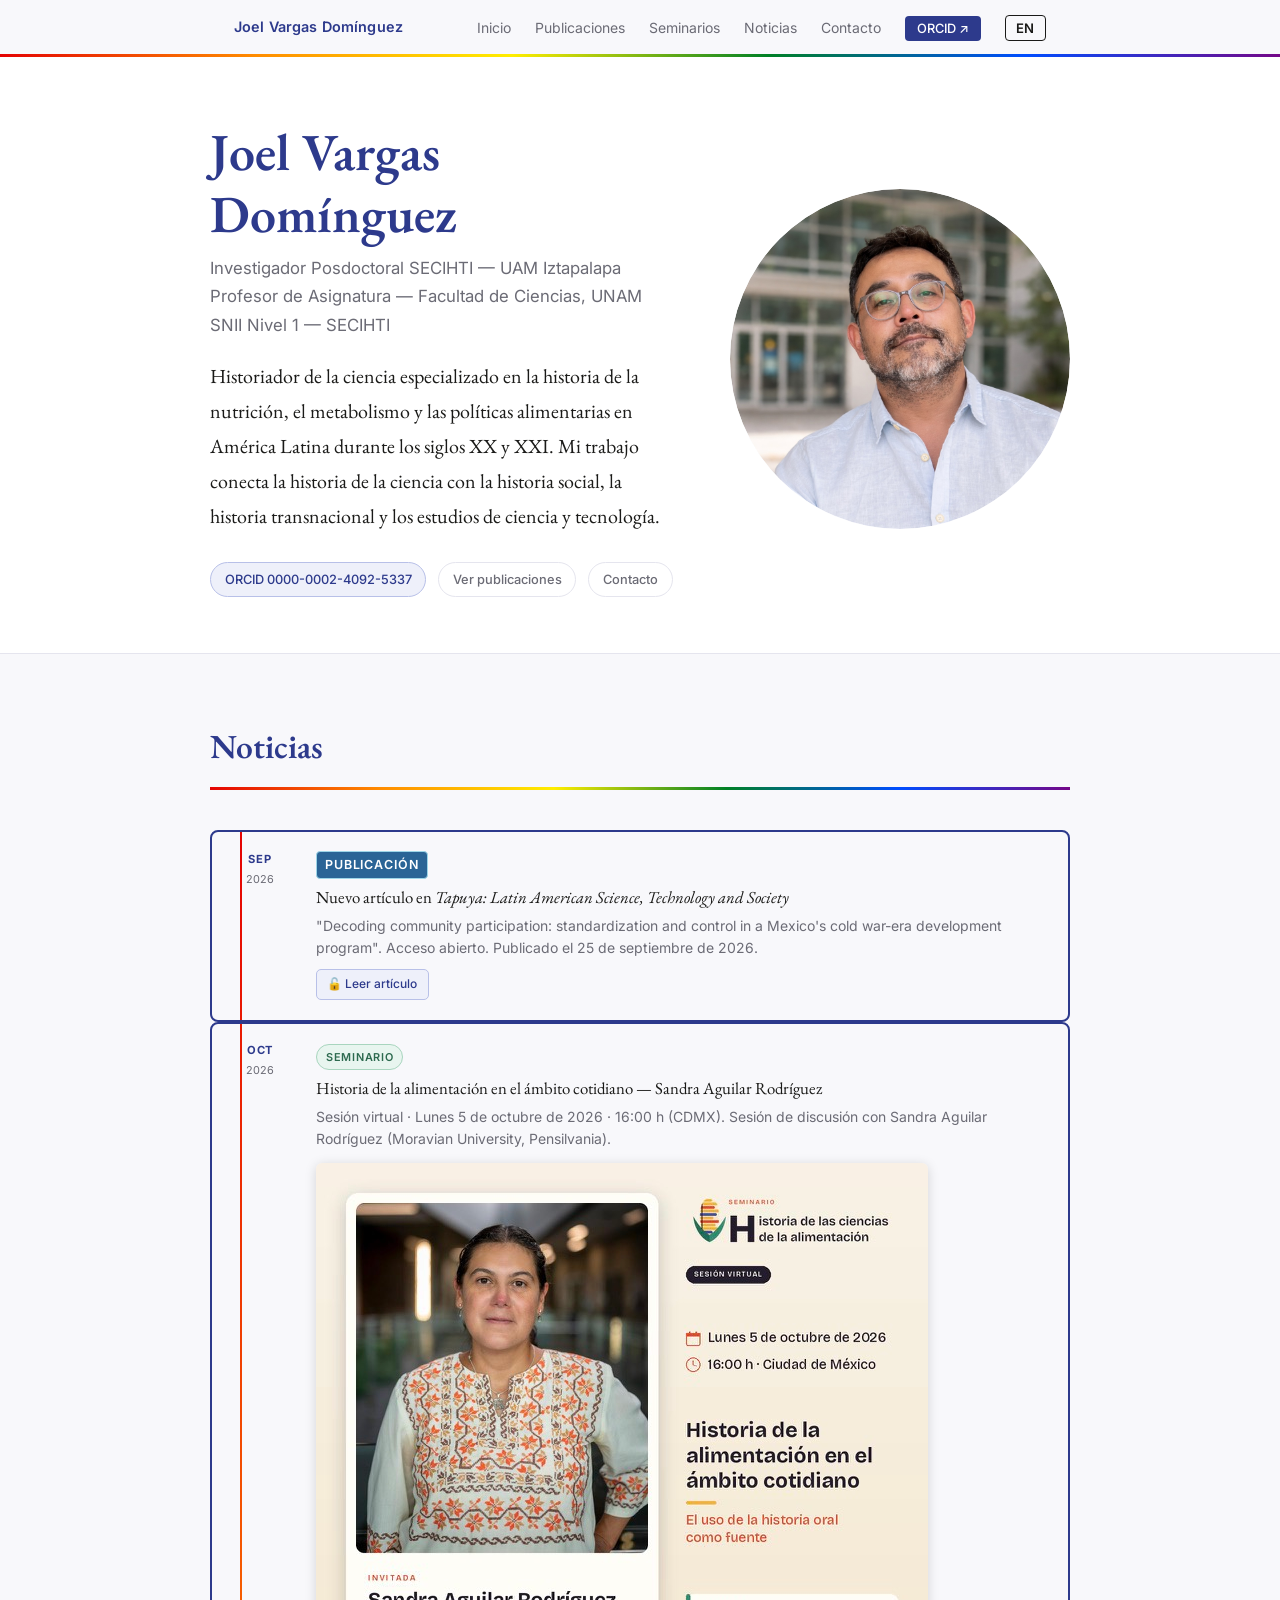
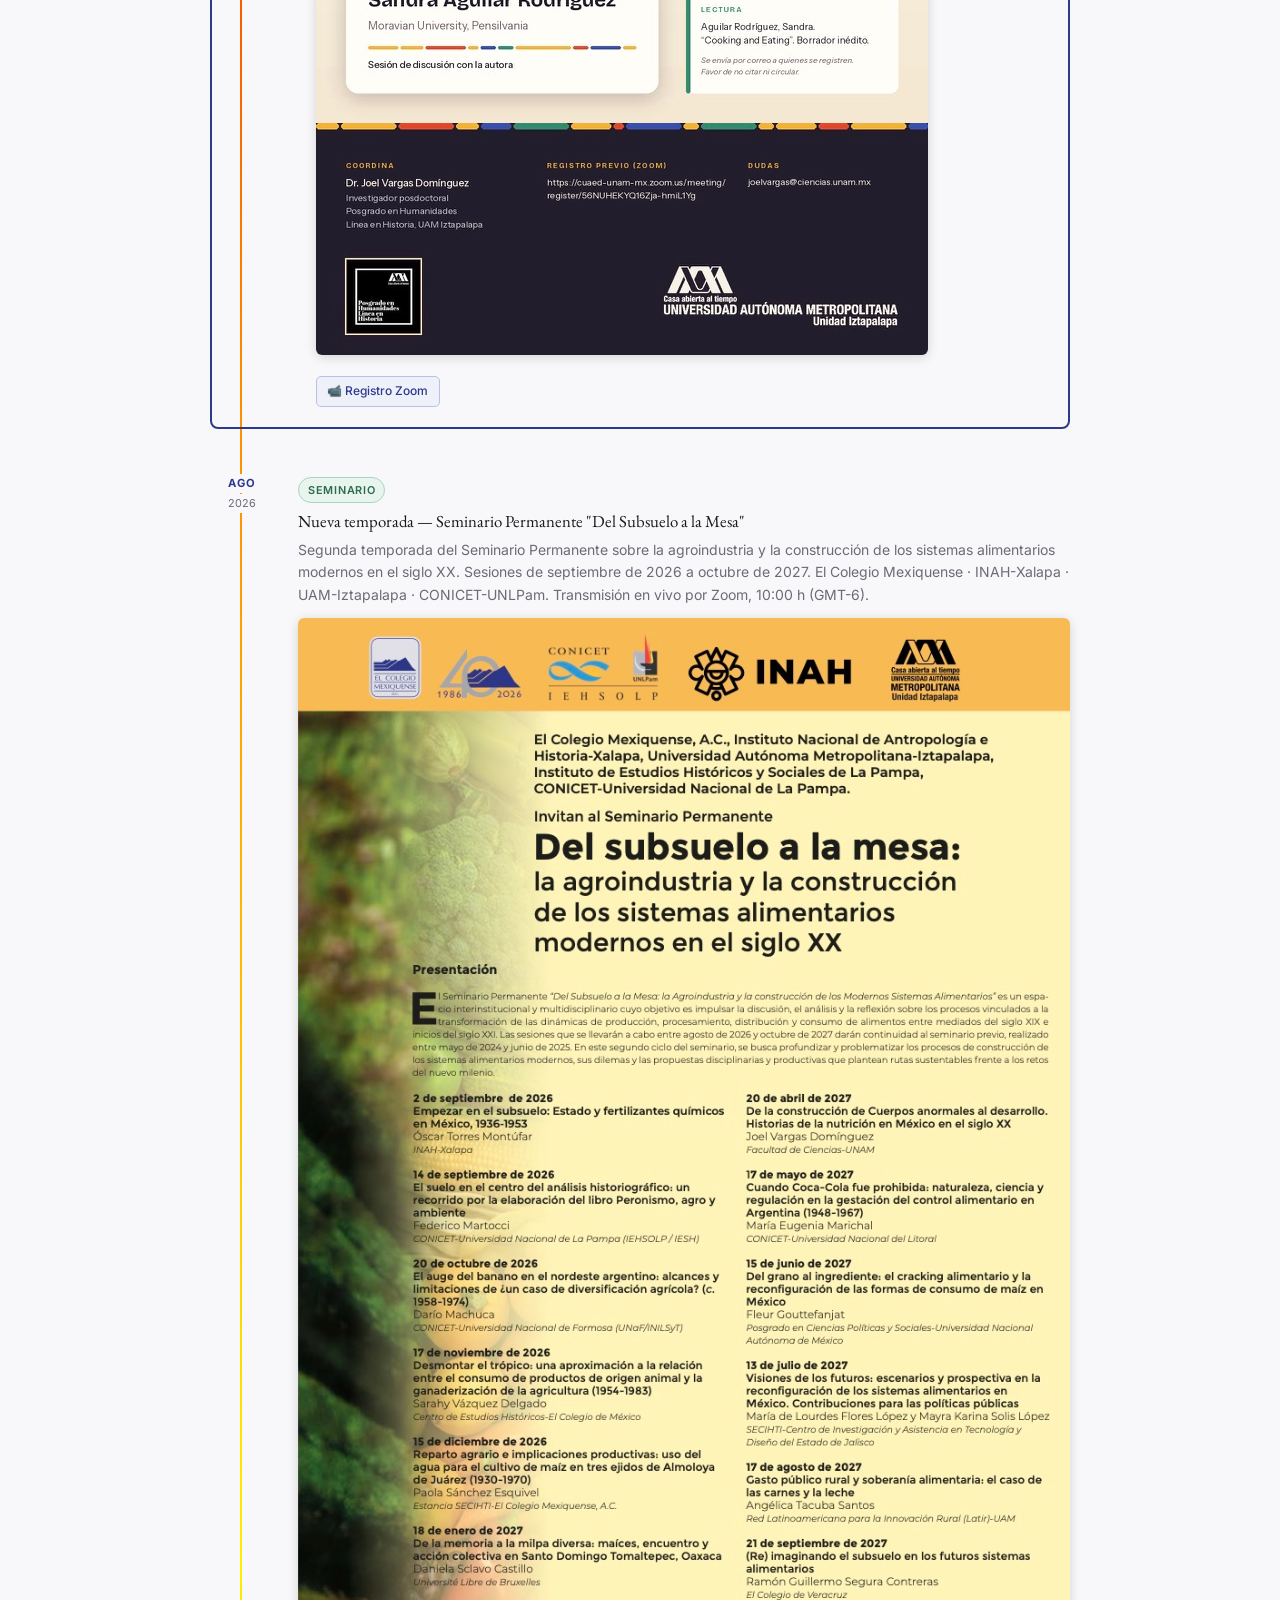
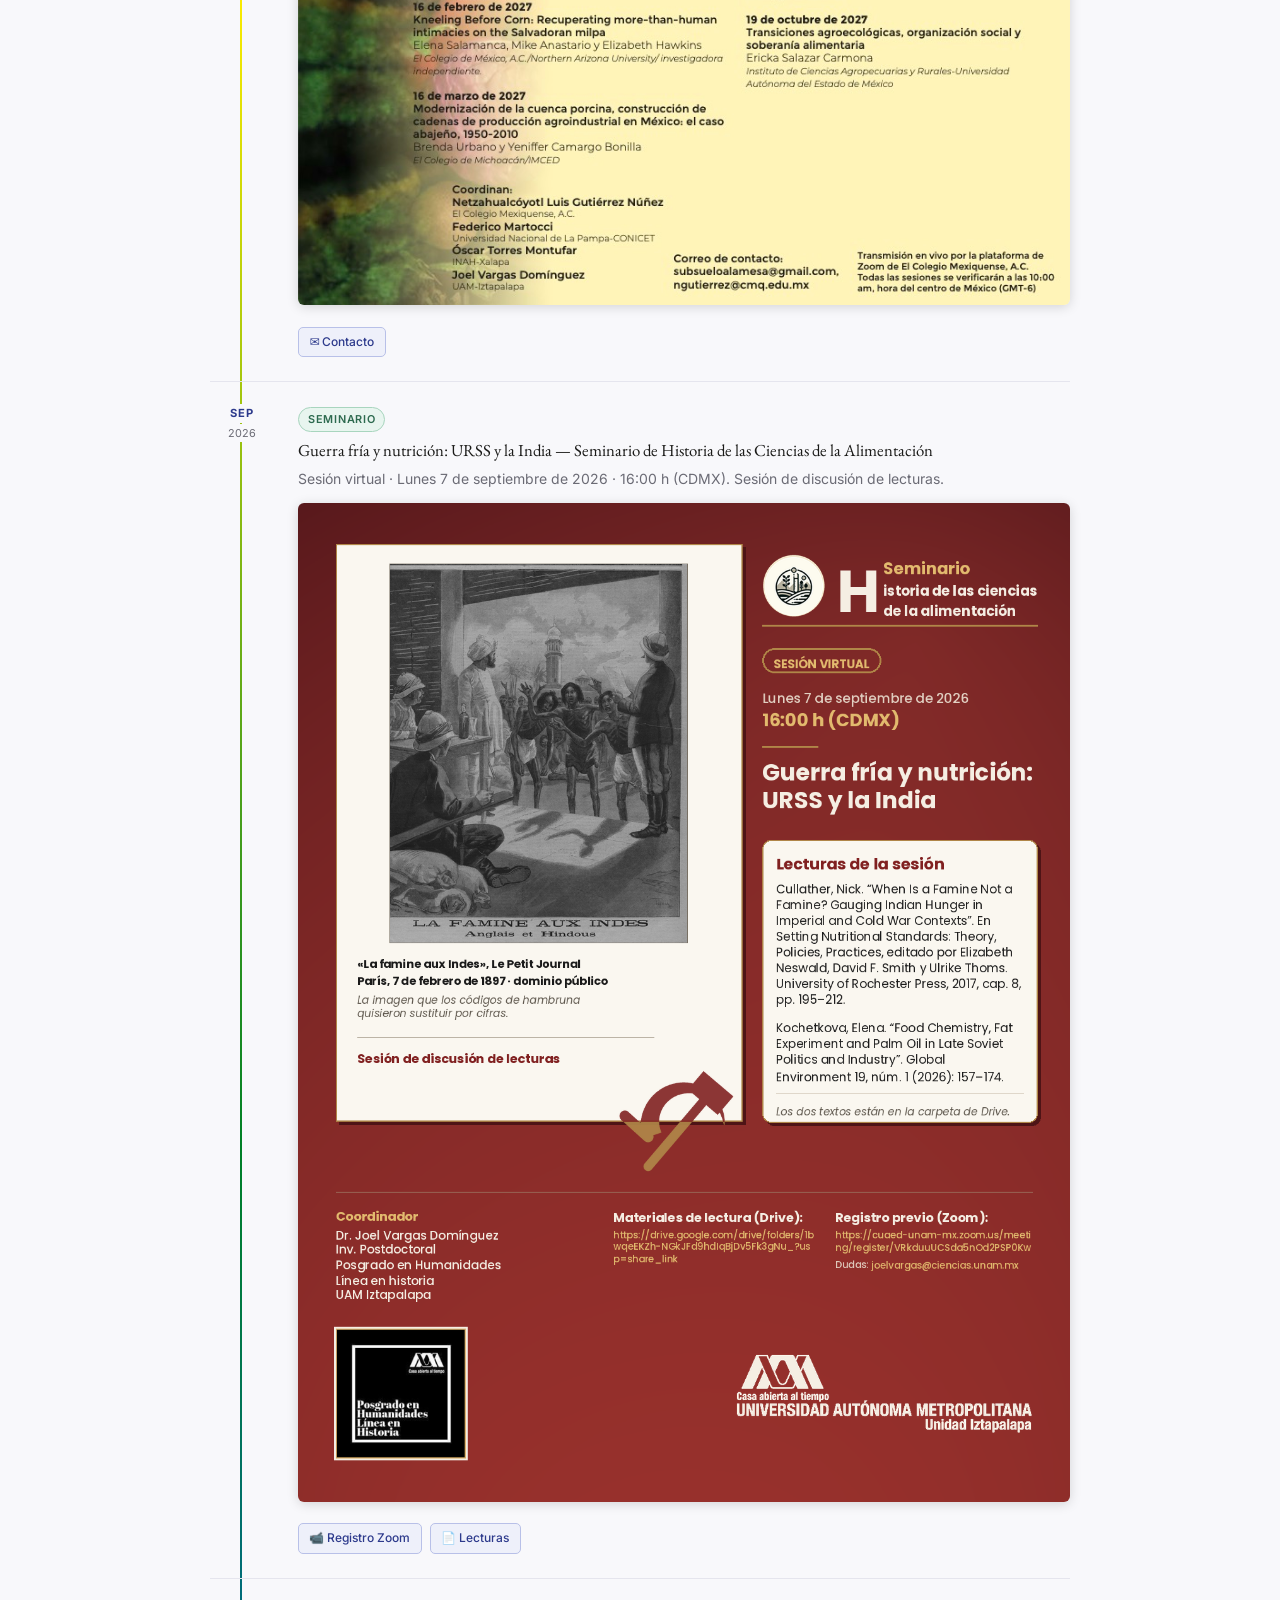
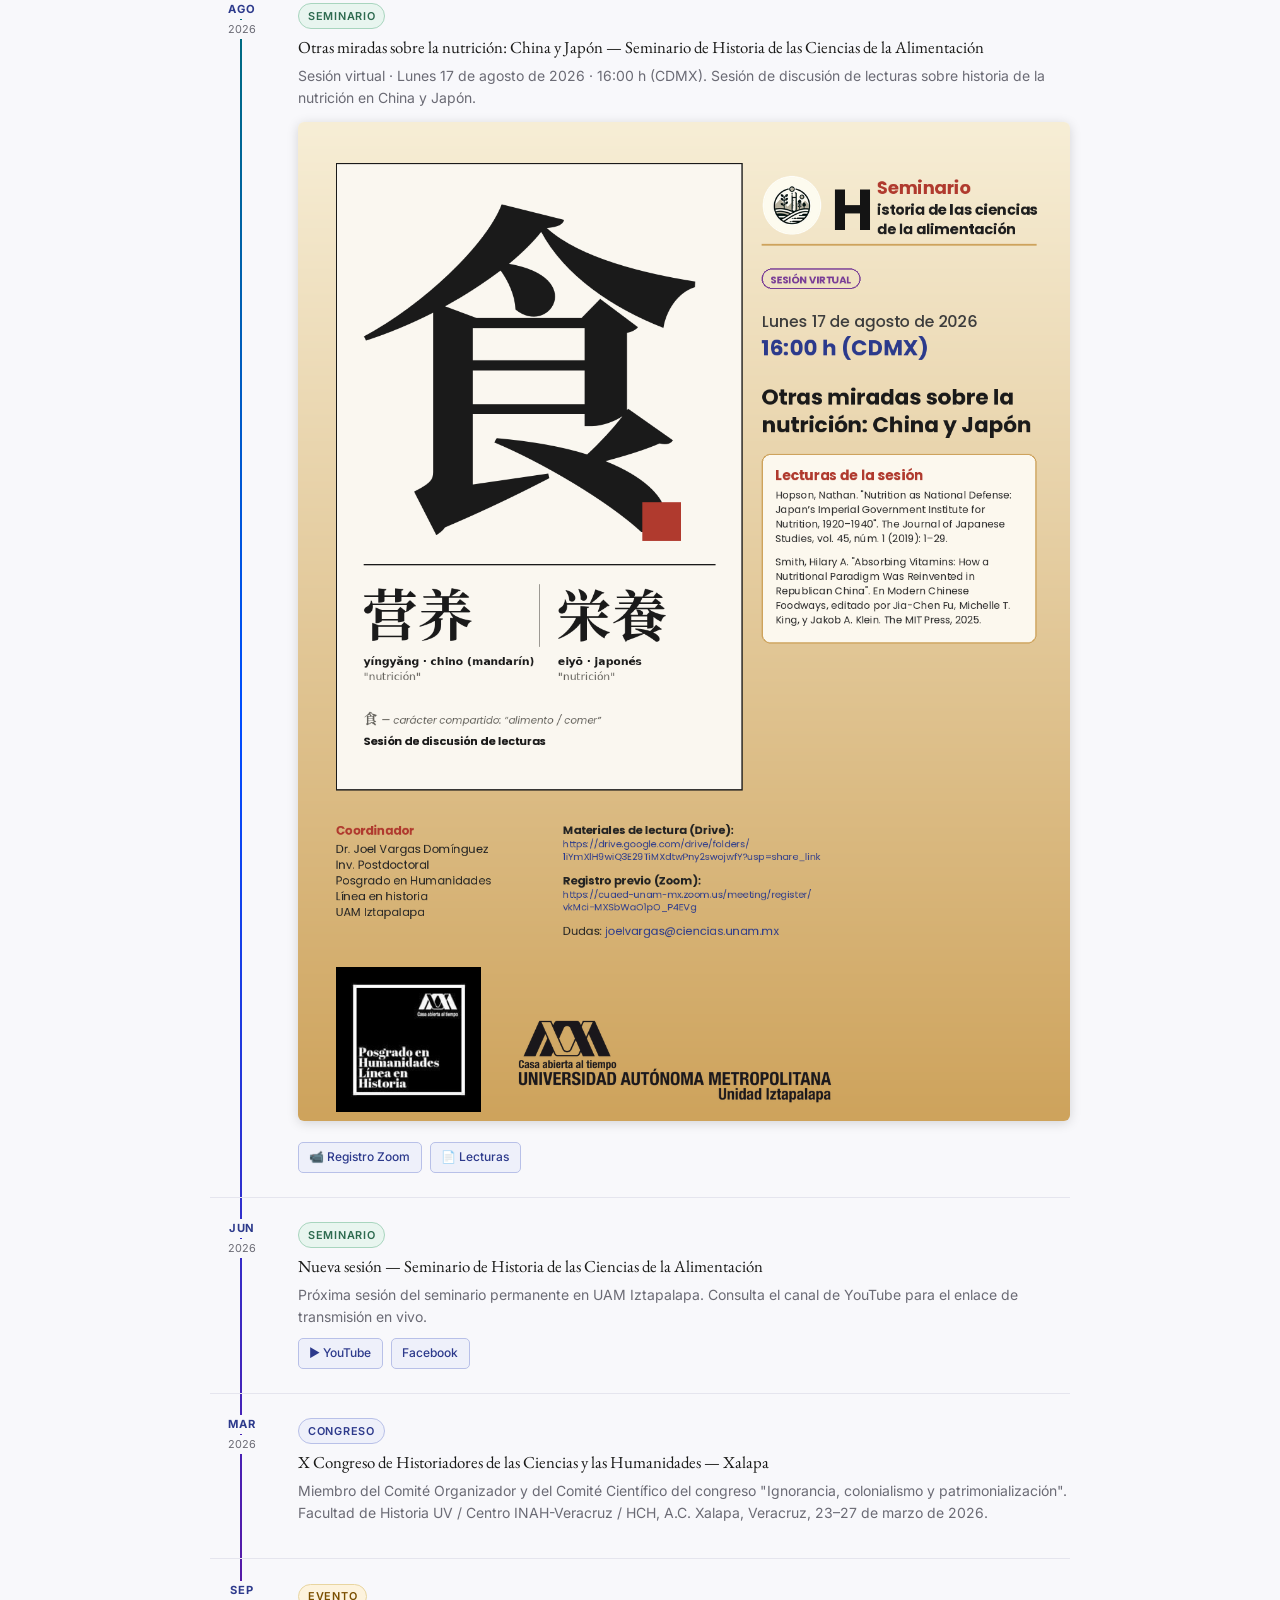
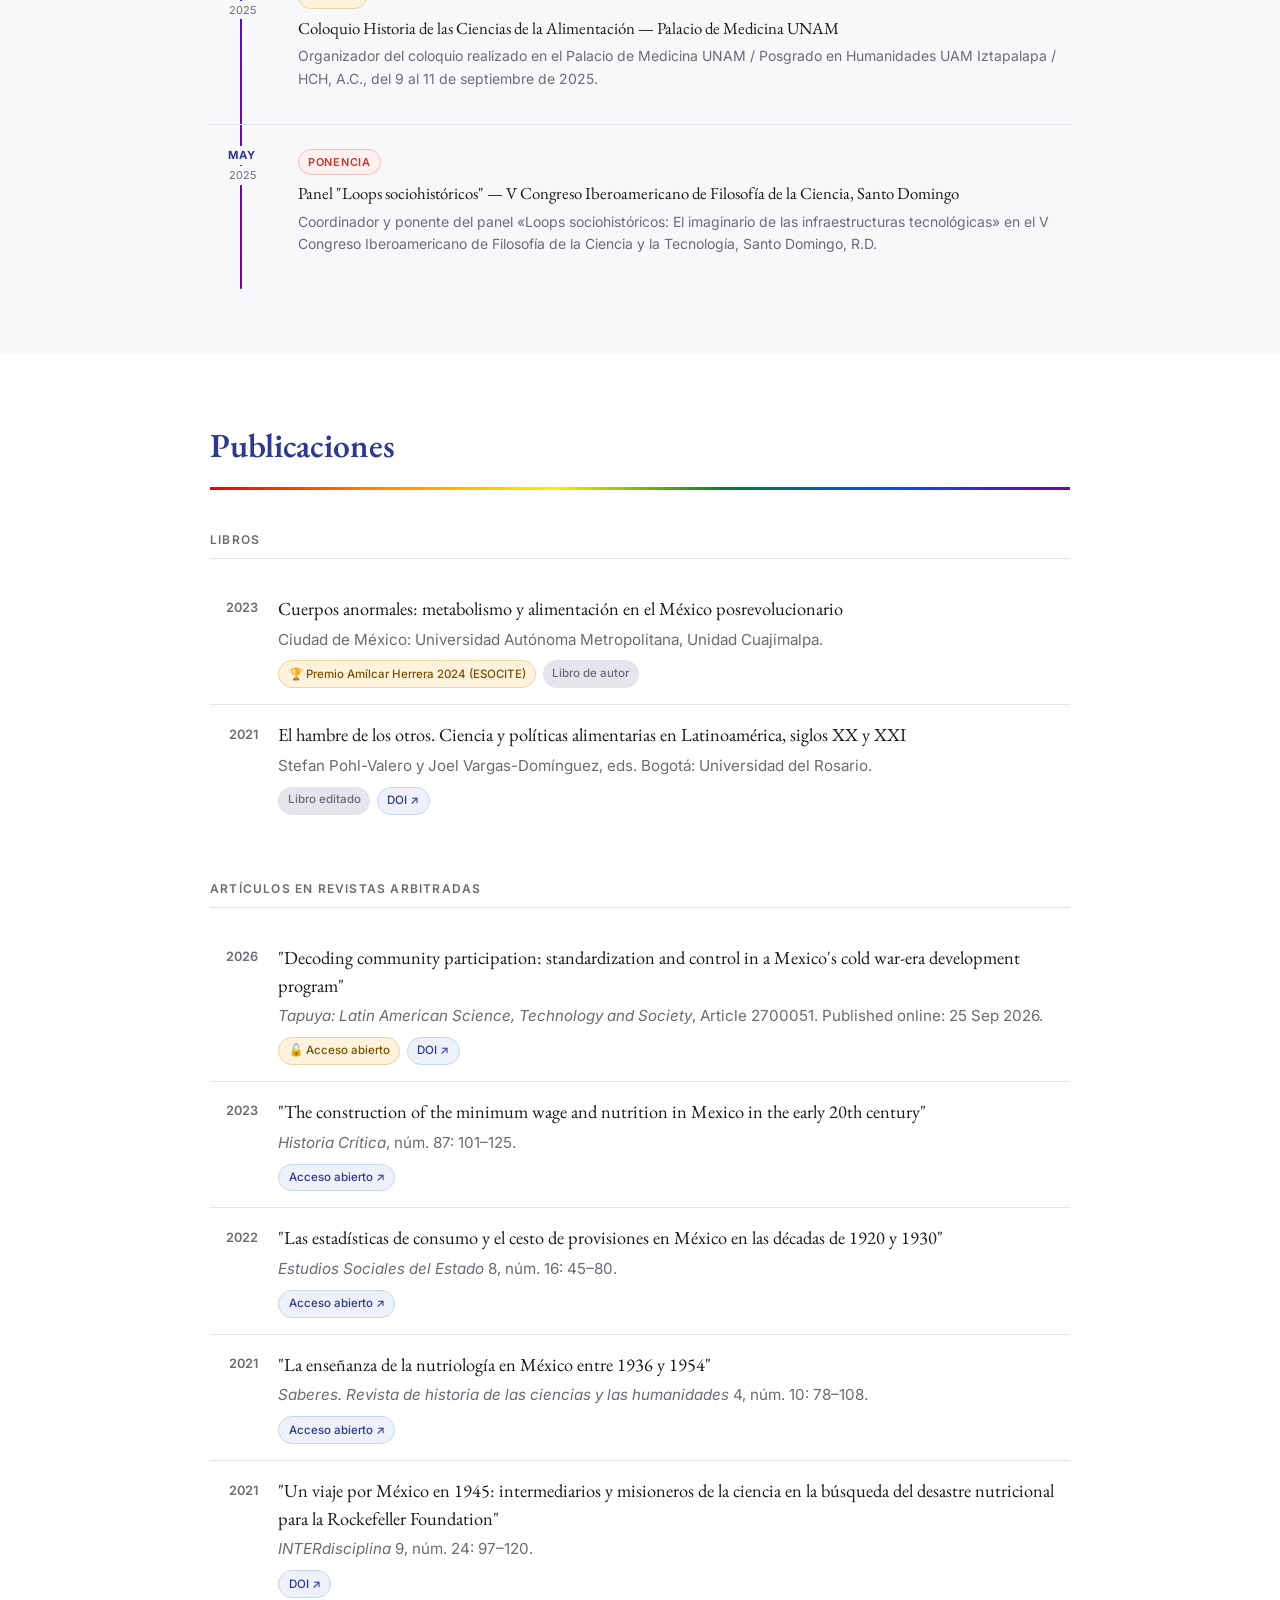
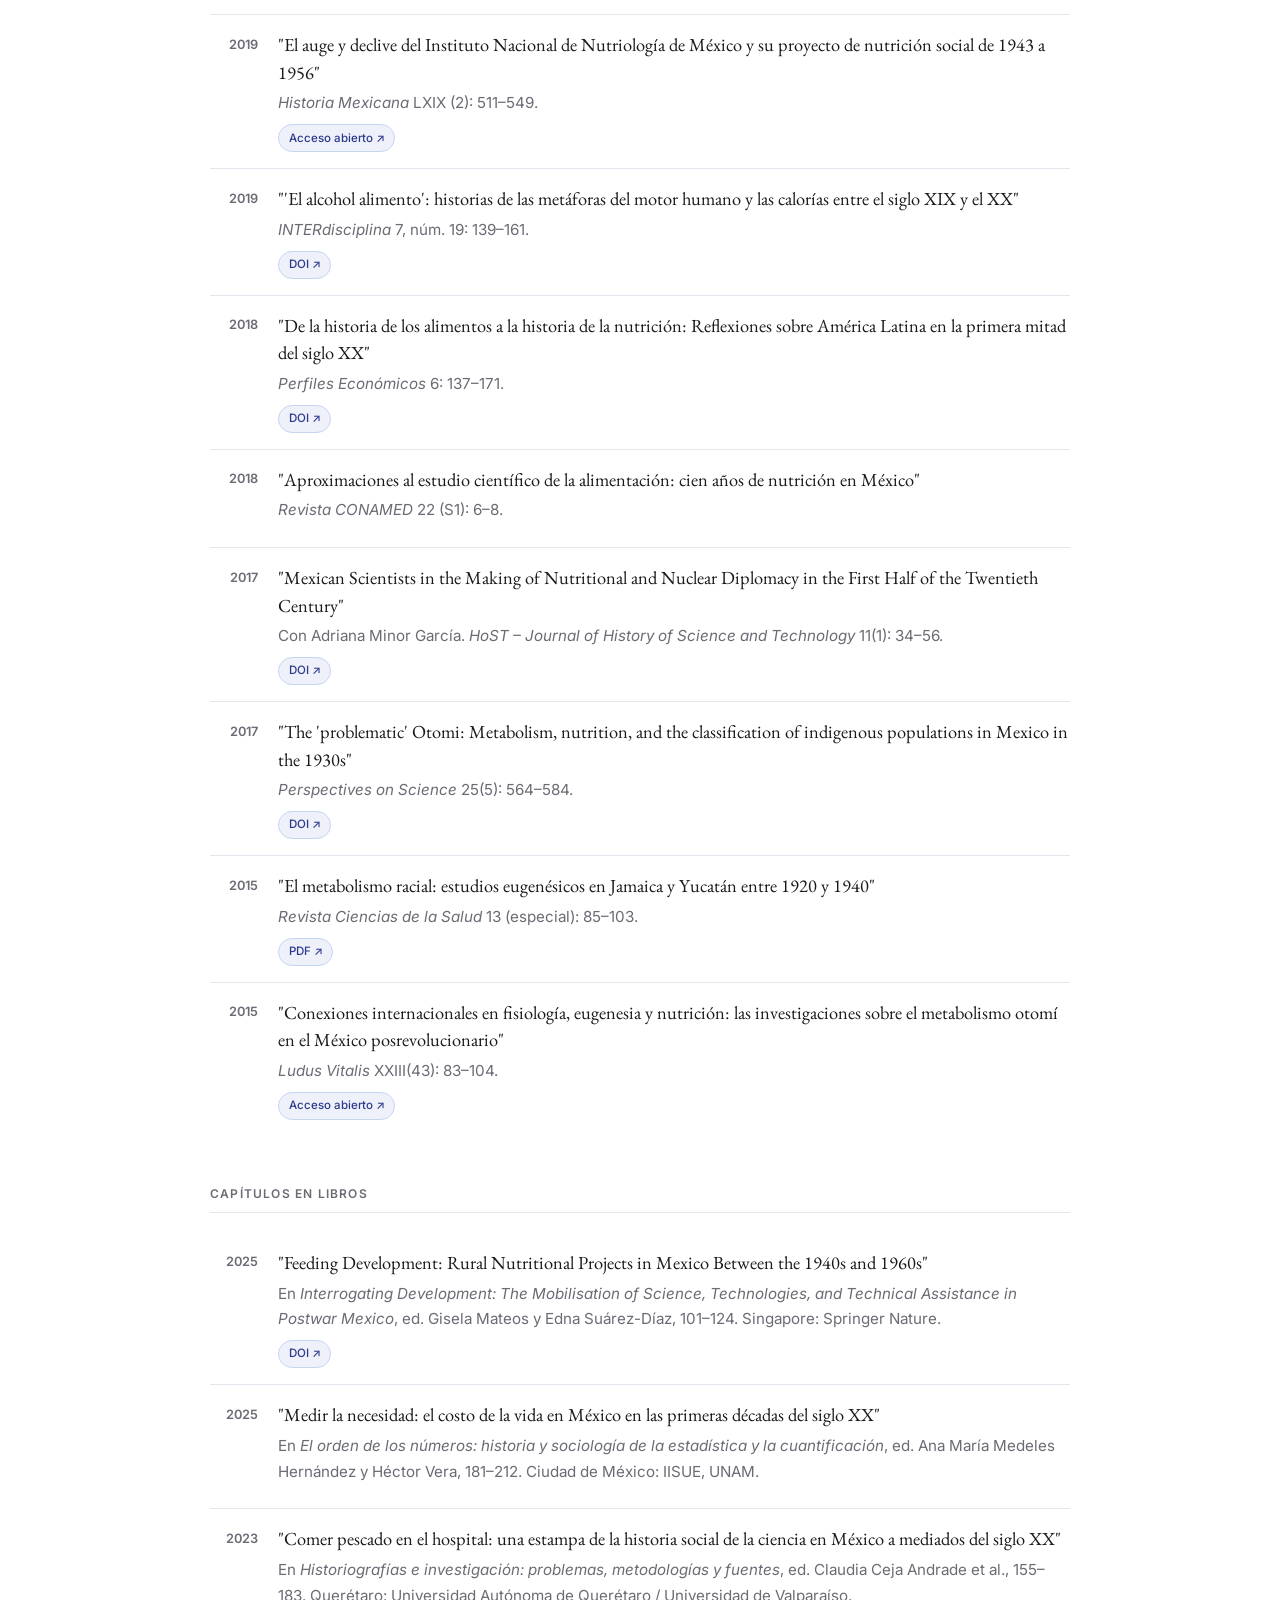
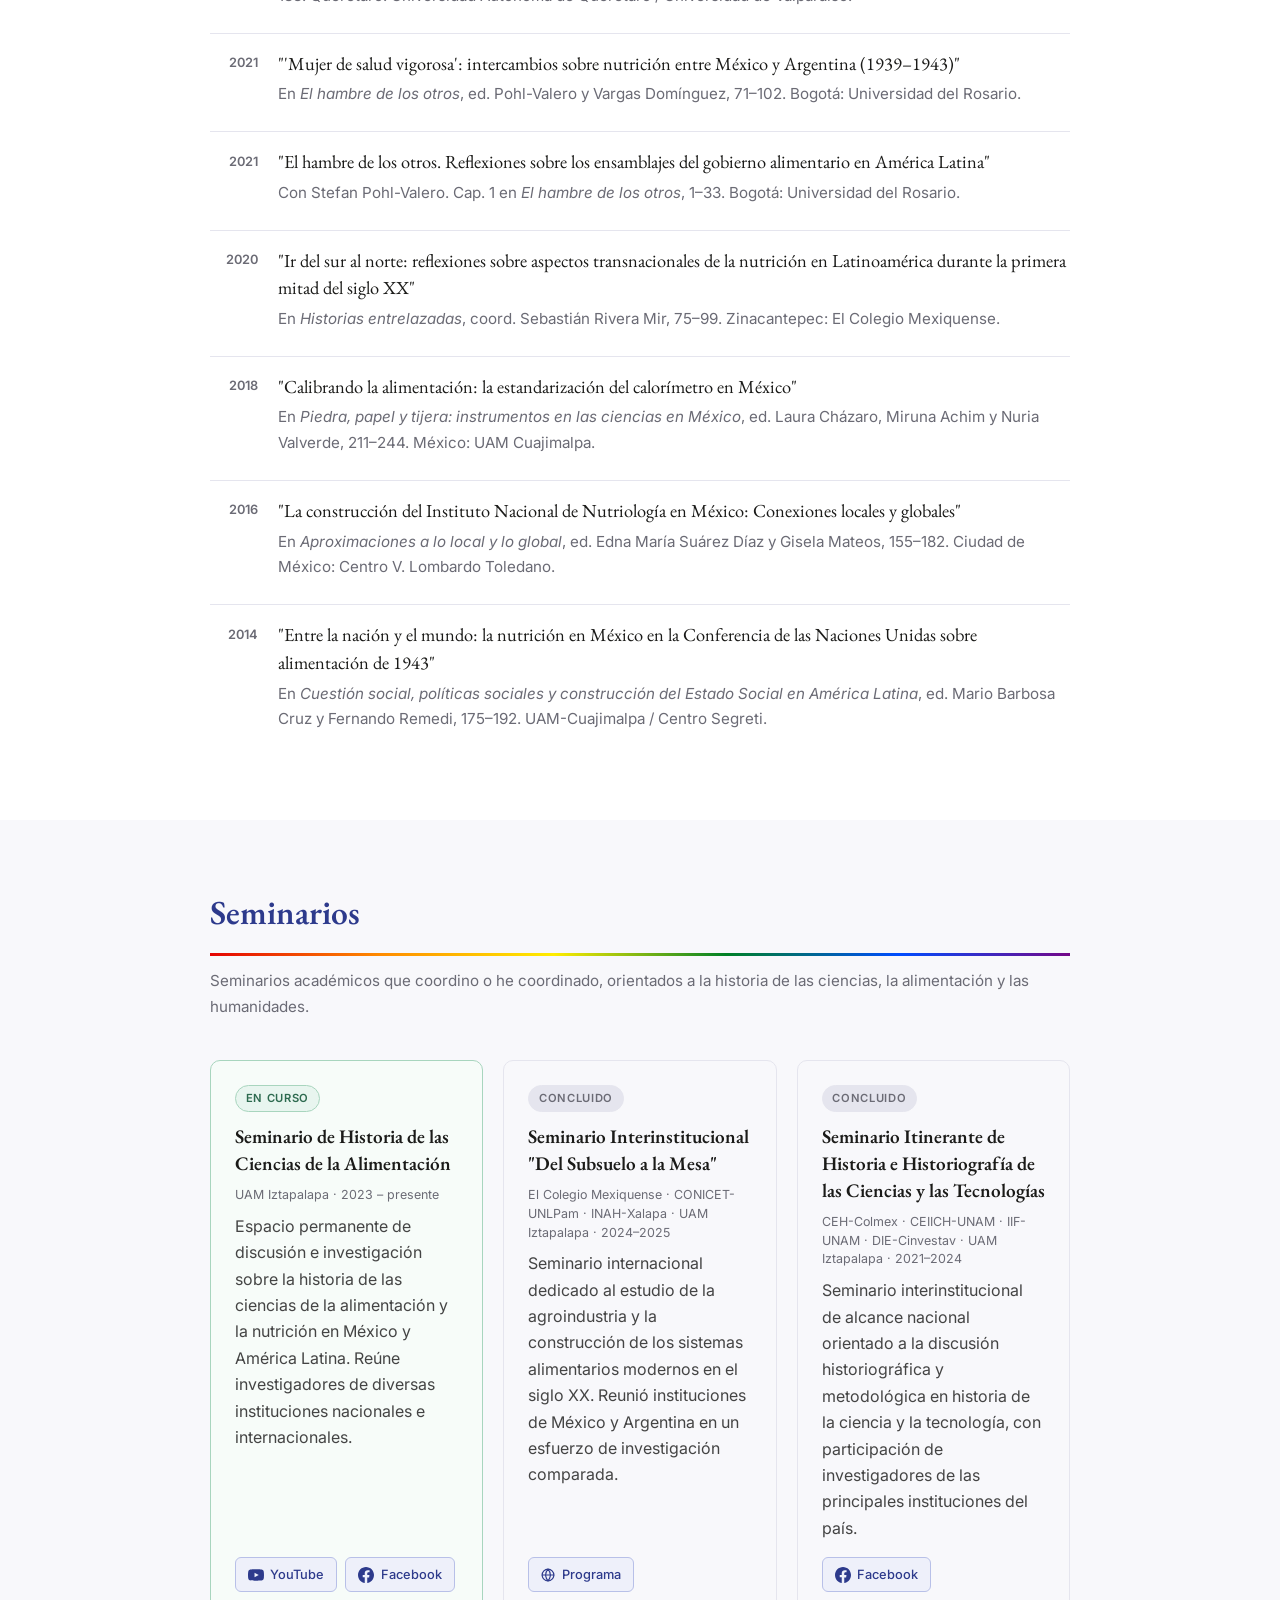
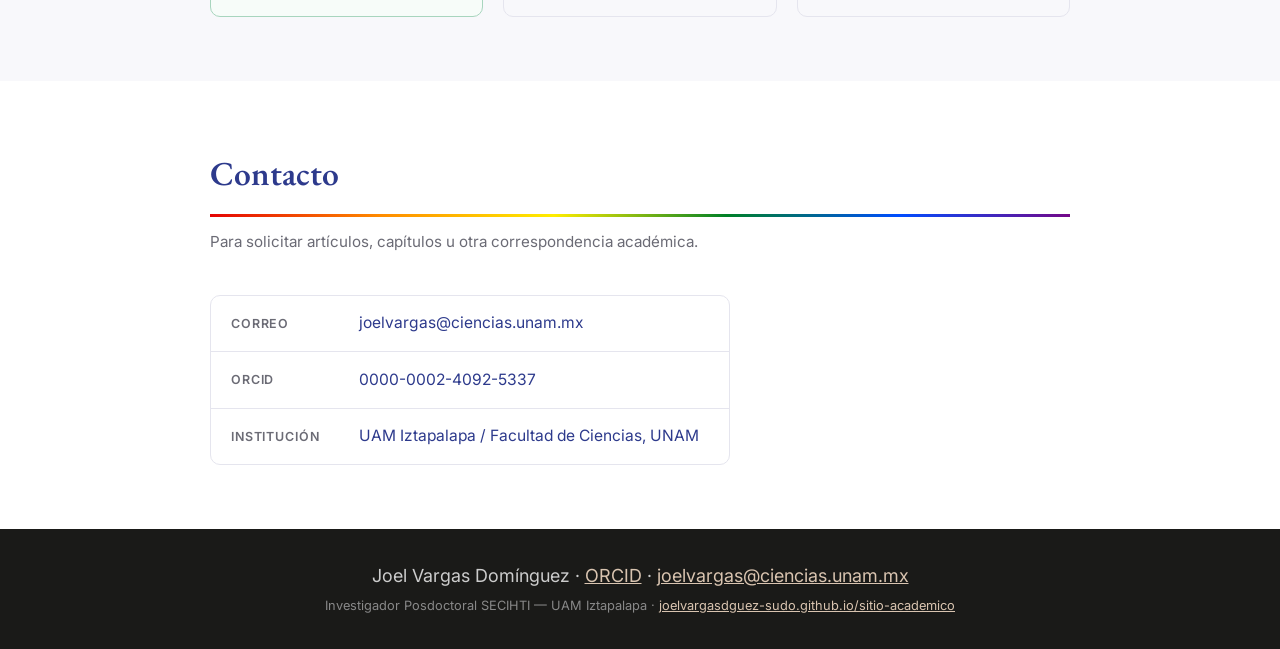
==== commit 848b7066: "Add Oct 5 seminar session; featured 2-col news layout until event date Co-Authored-By: Claude Sonnet" ====
--- a/index.html
+++ b/index.html
@@ -8,6 +8,20 @@
   <link rel="preconnect" href="https://fonts.googleapis.com" />
   <link href="https://fonts.googleapis.com/css2?family=EB+Garamond:ital,wght@0,400;0,600;1,400&family=Inter:wght@400;500;600&display=swap" rel="stylesheet" />
   <style>
+    .news-featured {
+      display: grid;
+      grid-template-columns: 1fr 1fr;
+      gap: 1.25rem;
+      margin-bottom: 1.5rem;
+    }
+    .news-featured .news-item {
+      border: 2px solid var(--accent, #8b4a2f);
+      border-radius: 8px;
+      padding: 1rem;
+    }
+    @media (max-width: 640px) {
+      .news-featured { grid-template-columns: 1fr; }
+    }
     .lang-toggle {
       background: none;
       border: 1px solid currentColor;
@@ -83,6 +97,28 @@
 
         <div class="news-list">
 
+          <!-- DESTACADOS: 2 columnas hasta el 5 oct 2026, luego colapsa -->
+          <div class="news-featured" id="newsFeatured">
+
+          <article class="news-item">
+            <div class="news-date">
+              <span class="news-month" data-i18n="months.oct">Oct</span>
+              <span class="news-year">2026</span>
+            </div>
+            <div class="news-body">
+              <span class="news-tag news-tag-seminario" data-i18n="tags.seminario">Seminario</span>
+              <p class="news-title" data-i18n="newsOct.title">Historia de la alimentación en el ámbito cotidiano — Sandra Aguilar Rodríguez</p>
+              <p class="news-desc" data-i18n="newsOct.desc">Sesión virtual · Lunes 5 de octubre de 2026 · 16:00 h (CDMX). Sesión de discusión con Sandra Aguilar Rodríguez (Moravian University, Pensilvania).</p>
+              <div style="margin:0.75rem 0;">
+                <img src="poster_oct2026.jpg" alt="Póster sesión octubre 2026 — Sandra Aguilar Rodríguez"
+                     style="max-width:100%;border-radius:6px;box-shadow:0 2px 12px rgba(0,0,0,0.15);" />
+              </div>
+              <div class="news-links">
+                <a href="https://cuaed-unam-mx.zoom.us/meeting/register/56NUHEKYQl6Zja-hmiL1Yg" target="_blank" class="news-btn" data-i18n="news0.btnZoom">📹 Registro Zoom</a>
+              </div>
+            </div>
+          </article>
+
           <article class="news-item">
             <div class="news-date">
               <span class="news-month" data-i18n="months.sep">Sep</span>
@@ -97,6 +133,8 @@
               </div>
             </div>
           </article>
+
+          </div><!-- /news-featured -->
 
           <article class="news-item">
             <div class="news-date">
@@ -590,7 +628,9 @@
     "hero.verPub":         "Ver publicaciones",
     "hero.contacto":       "Contacto",
 
-    "months.ago": "Ago", "months.jun": "Jun", "months.mar": "Mar", "months.sep": "Sep", "months.may": "May",
+    "months.oct": "Oct", "months.ago": "Ago", "months.jun": "Jun", "months.mar": "Mar", "months.sep": "Sep", "months.may": "May",
+    "newsOct.title": "Historia de la alimentación en el ámbito cotidiano — Sandra Aguilar Rodríguez",
+    "newsOct.desc":  "Sesión virtual · Lunes 5 de octubre de 2026 · 16:00 h (CDMX). Sesión de discusión con Sandra Aguilar Rodríguez (Moravian University, Pensilvania).",
 
     "tags.seminario": "Seminario",
     "tags.congreso":  "Congreso",
@@ -664,7 +704,9 @@
     "hero.verPub":         "View publications",
     "hero.contacto":       "Contact",
 
-    "months.ago": "Aug", "months.jun": "Jun", "months.mar": "Mar", "months.sep": "Sep", "months.may": "May",
+    "months.oct": "Oct", "months.ago": "Aug", "months.jun": "Jun", "months.mar": "Mar", "months.sep": "Sep", "months.may": "May",
+    "newsOct.title": "History of everyday food — Sandra Aguilar Rodríguez",
+    "newsOct.desc":  "Virtual session · Monday, October 5, 2026 · 4:00 PM (Mexico City). Discussion session with Sandra Aguilar Rodríguez (Moravian University, Pennsylvania).",
 
     "tags.seminario": "Seminar",
     "tags.congreso":  "Conference",
@@ -727,6 +769,20 @@
   }
 };
 
+// Colapsar grid destacado después de la fecha del seminario (5 oct 2026)
+(function() {
+  var cutoff = new Date('2026-10-06T00:00:00-06:00');
+  if (new Date() >= cutoff) {
+    var el = document.getElementById('newsFeatured');
+    if (el) {
+      el.style.display = 'block'; // colapsa a una columna
+      // Mover el artículo Tapuya al frente
+      var items = el.querySelectorAll('.news-item');
+      if (items.length === 2) el.insertBefore(items[1], items[0]);
+    }
+  }
+})();
+
 let currentLang = 'es';
 
 function applyTranslations(lang) {
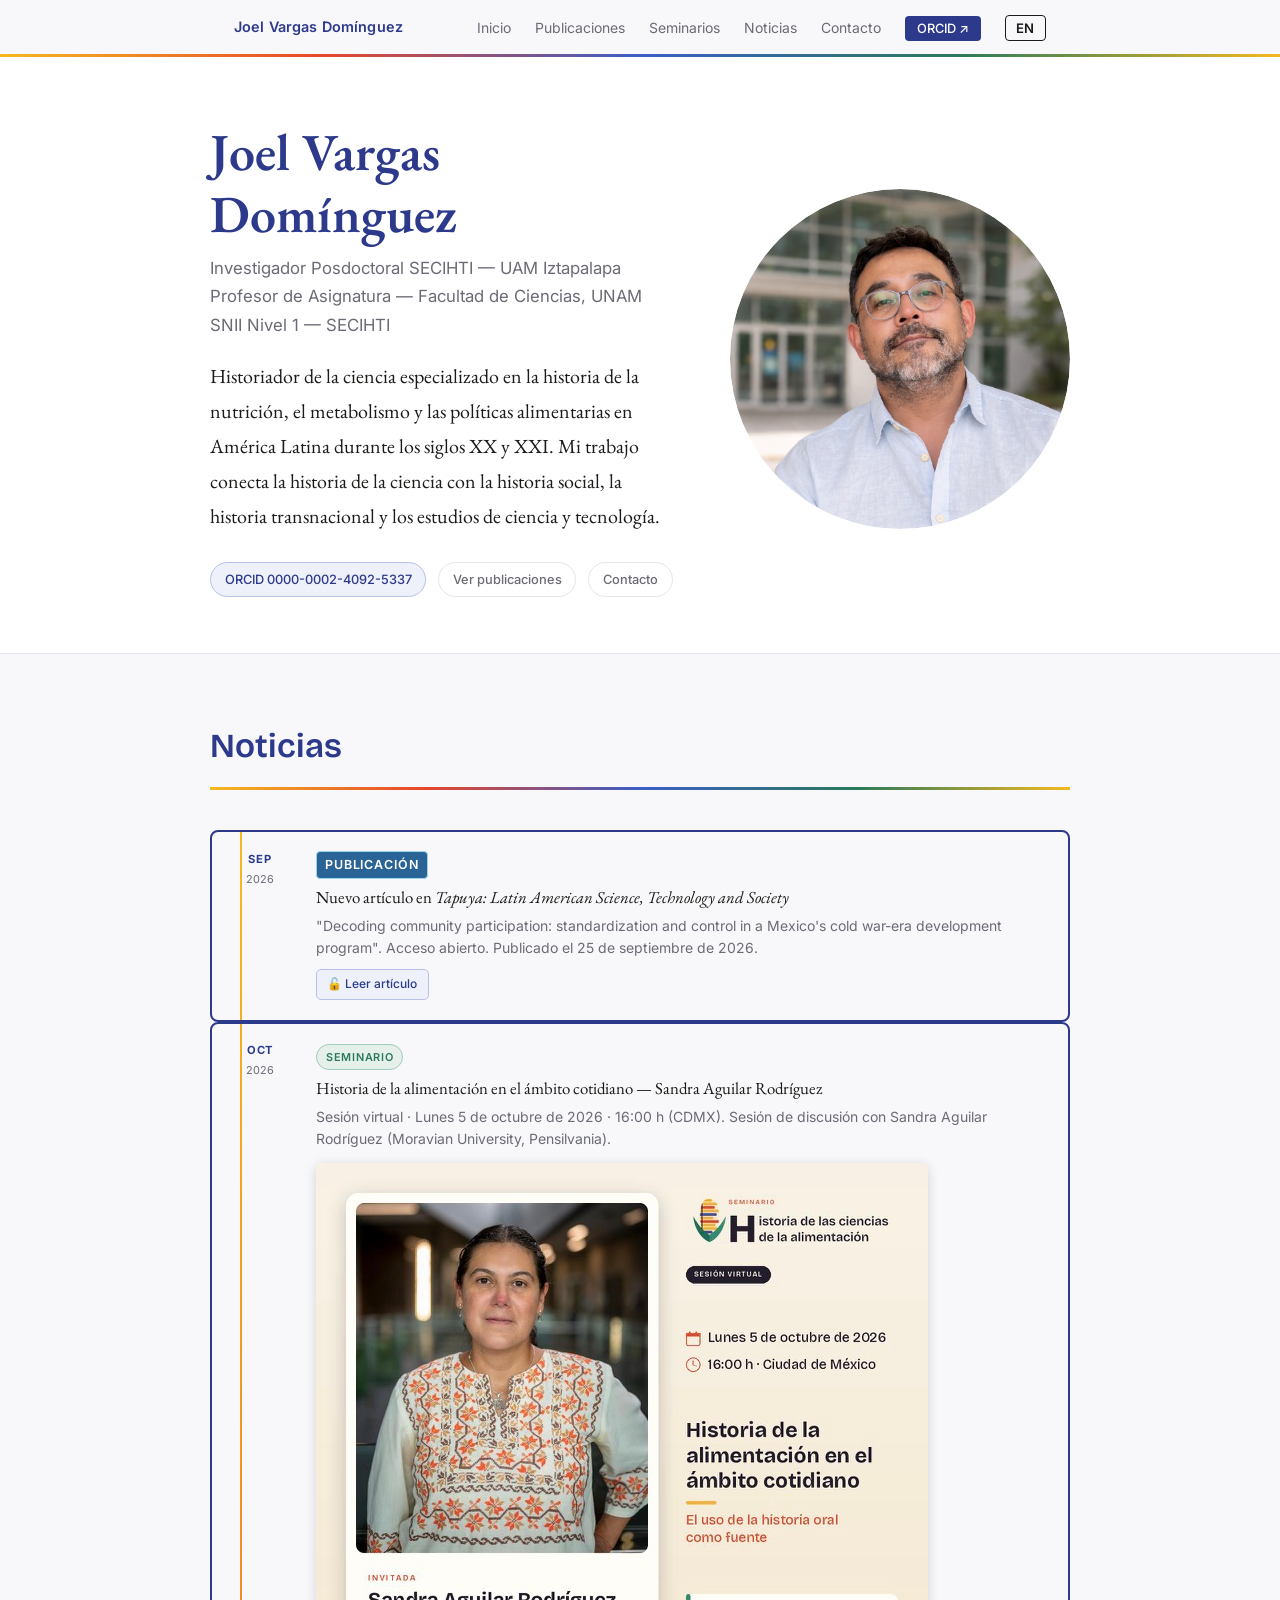
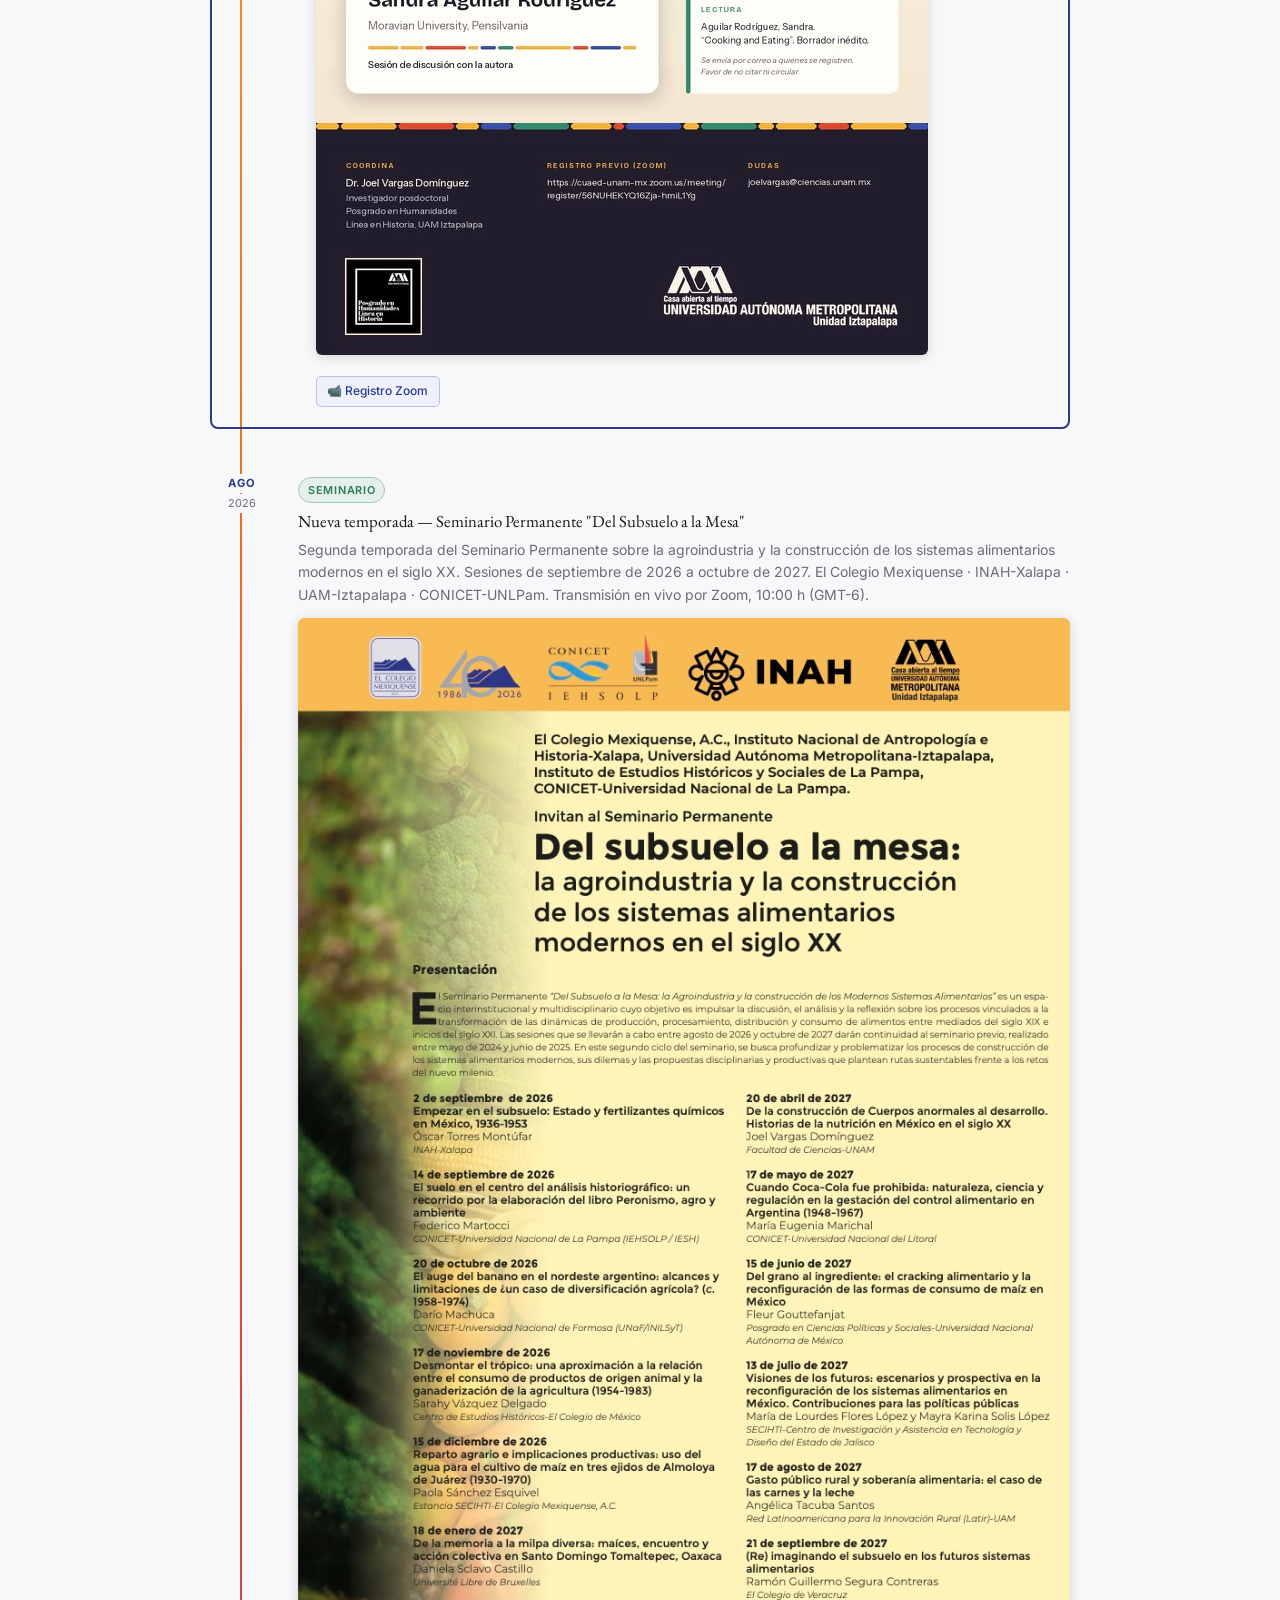
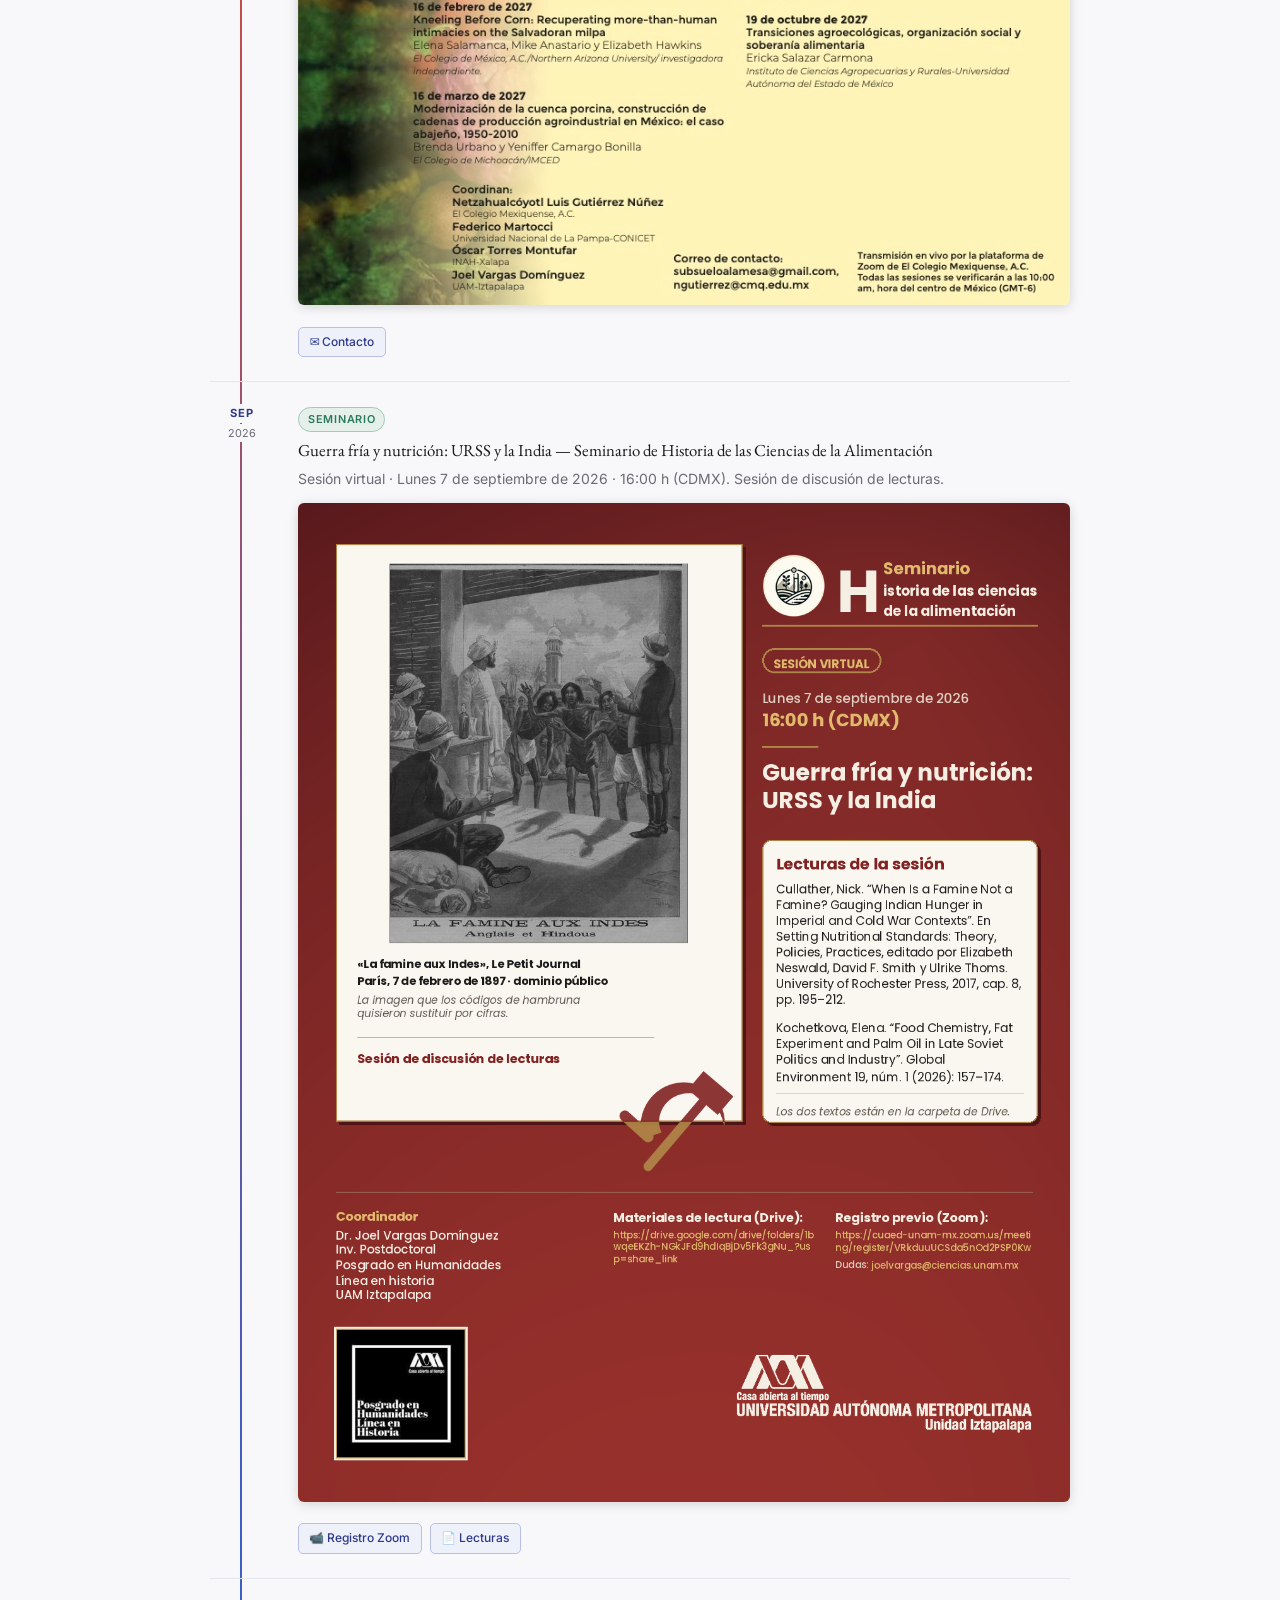
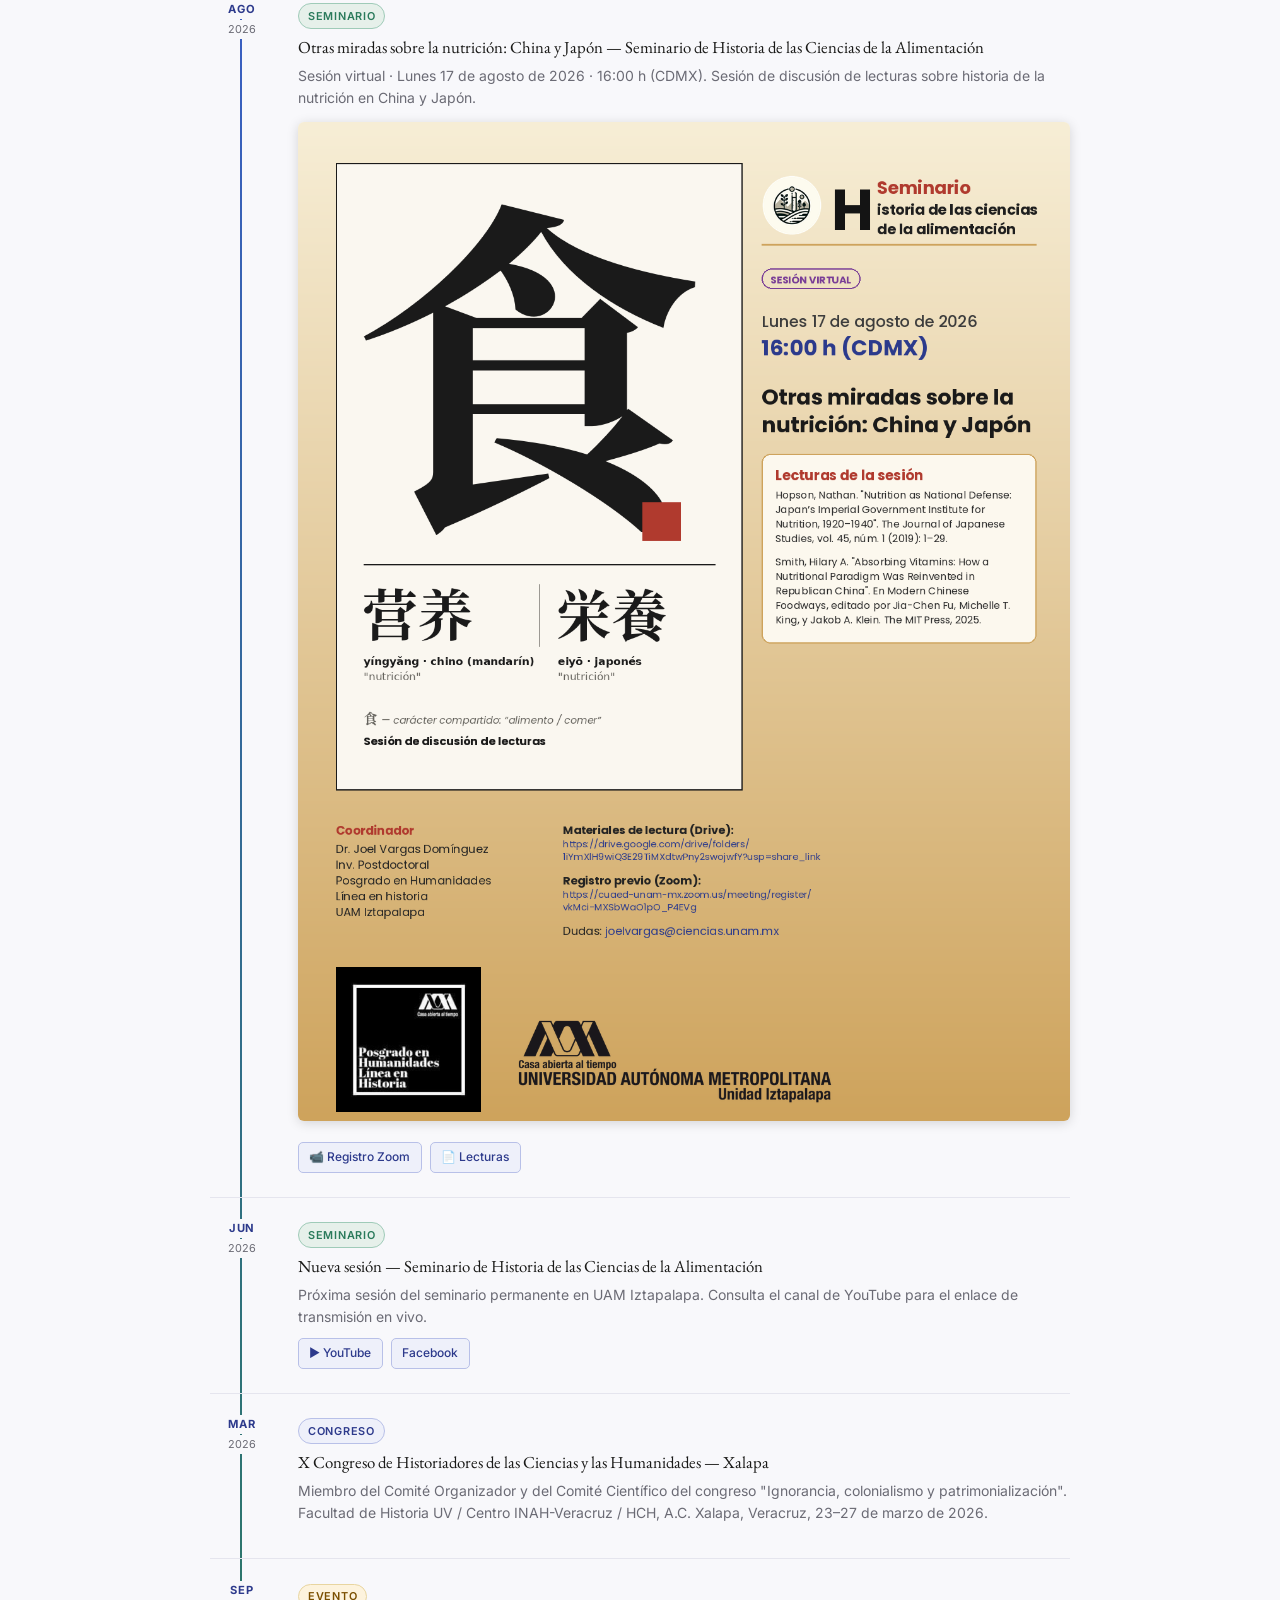
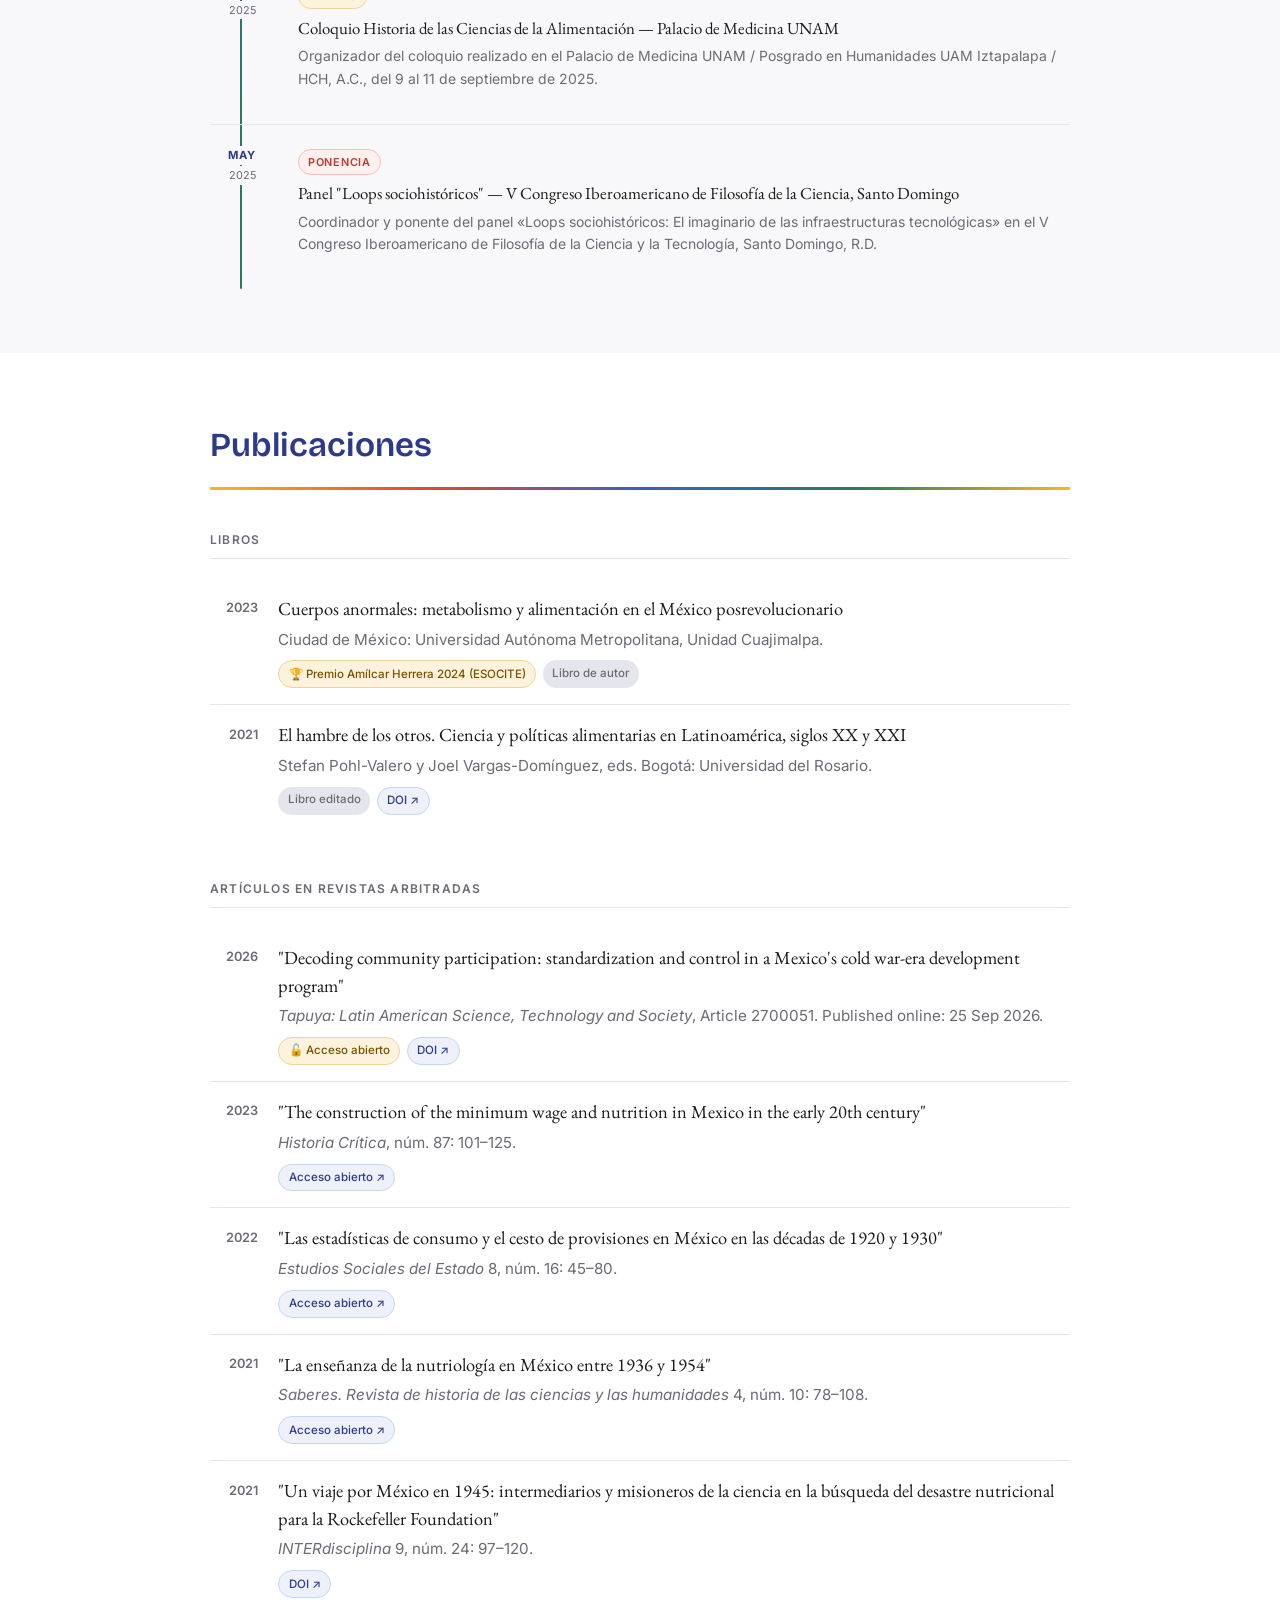
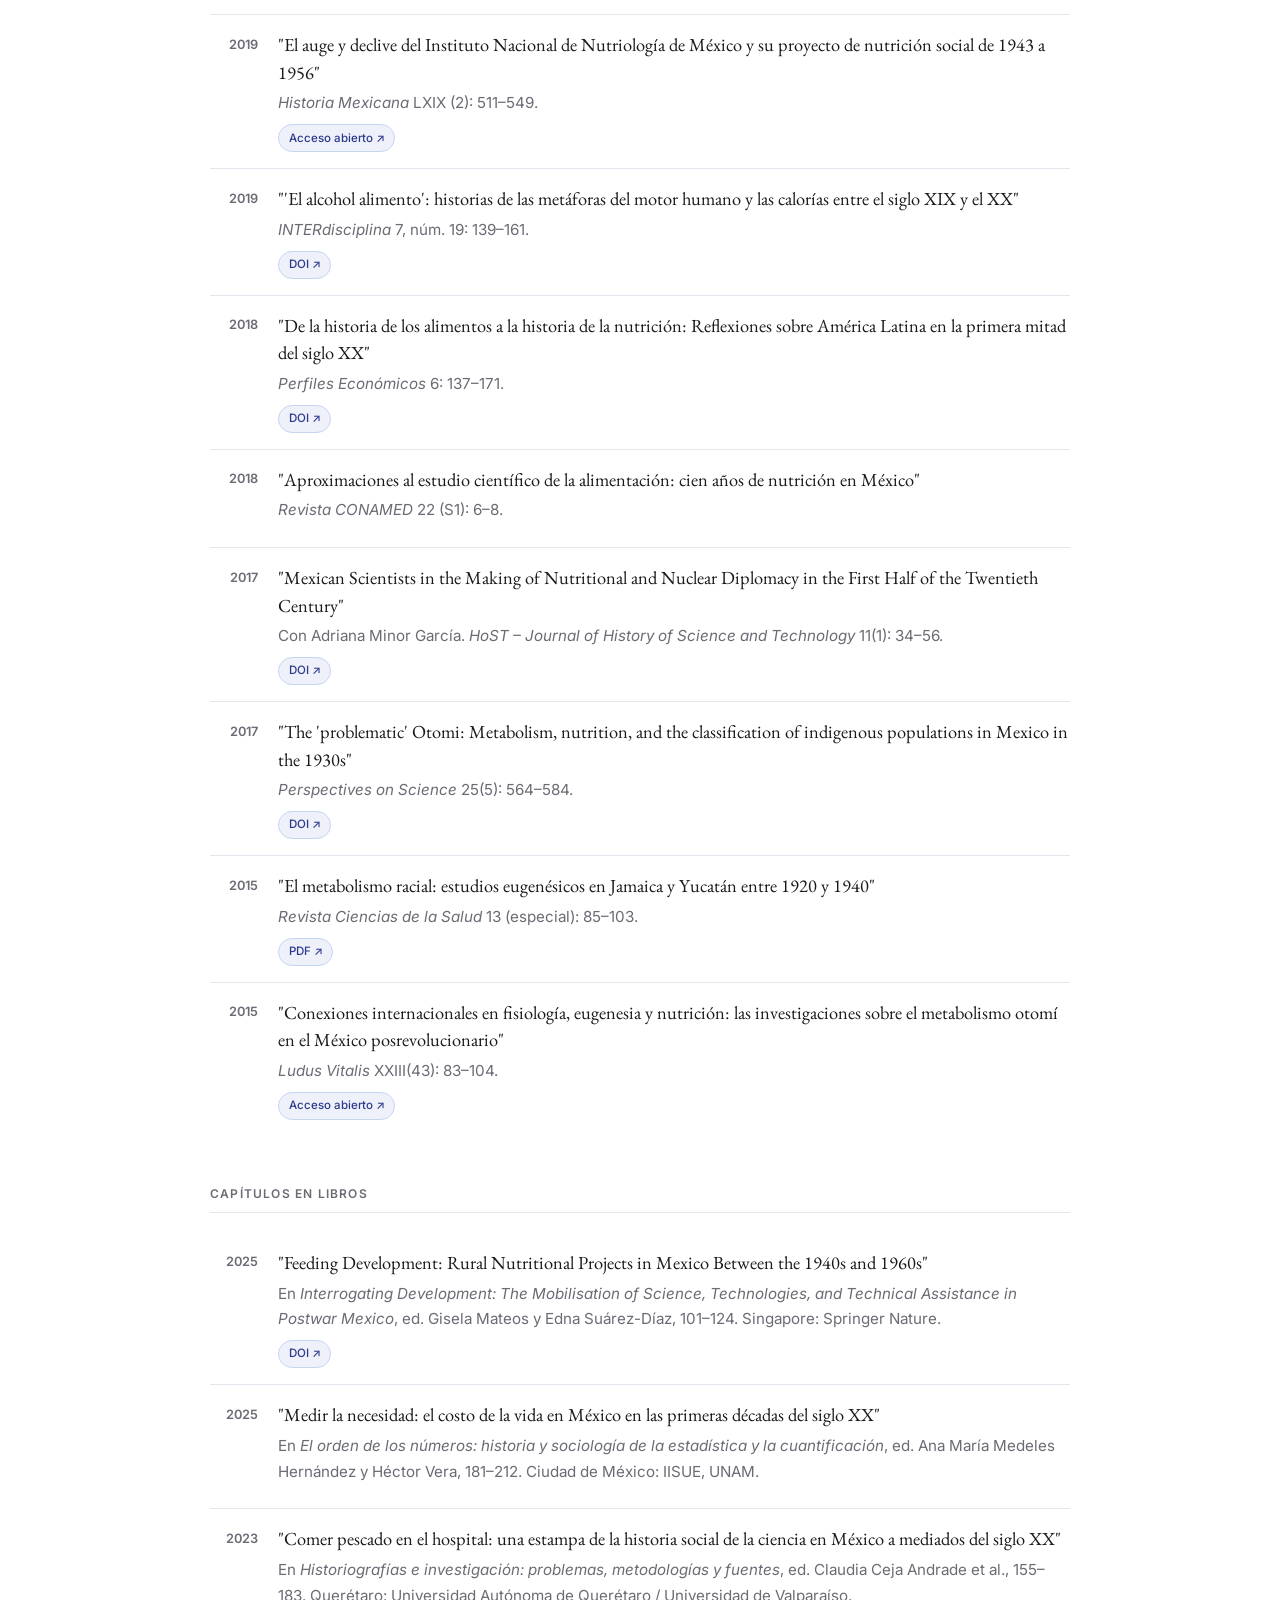
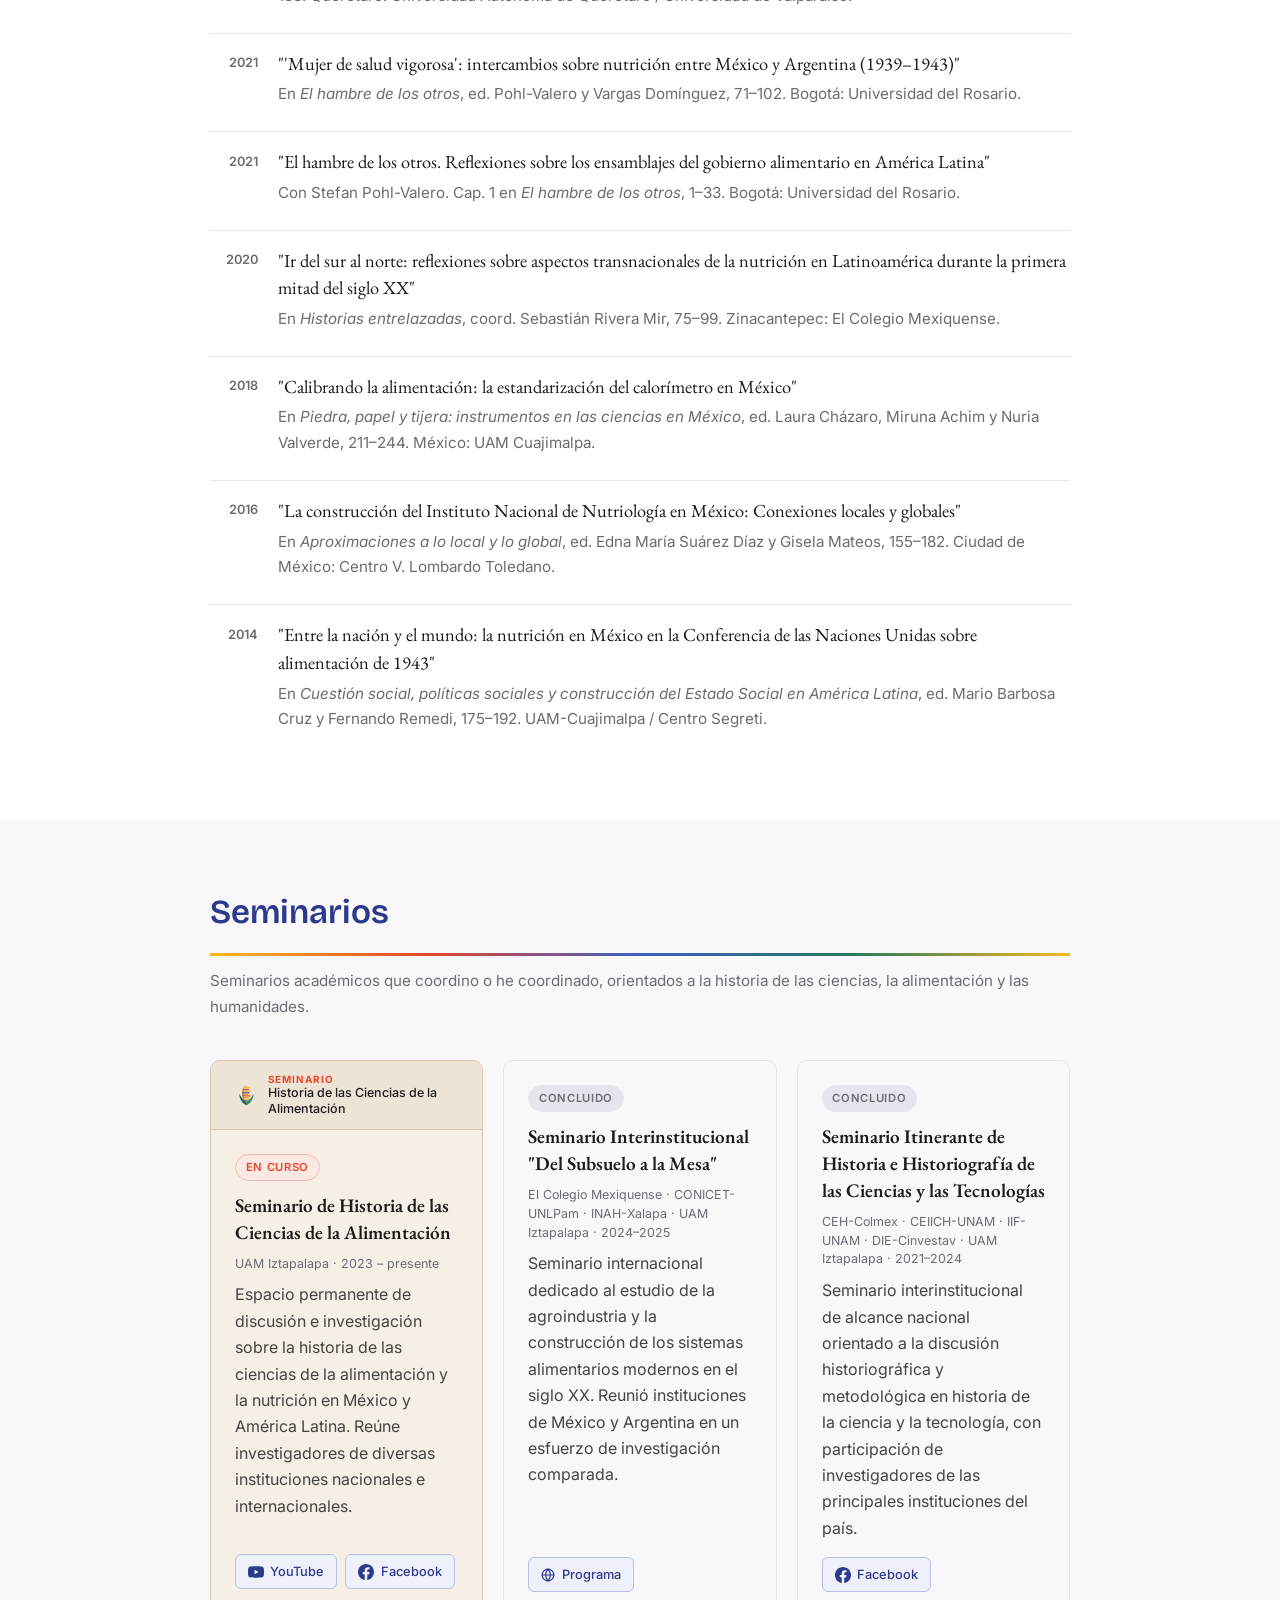
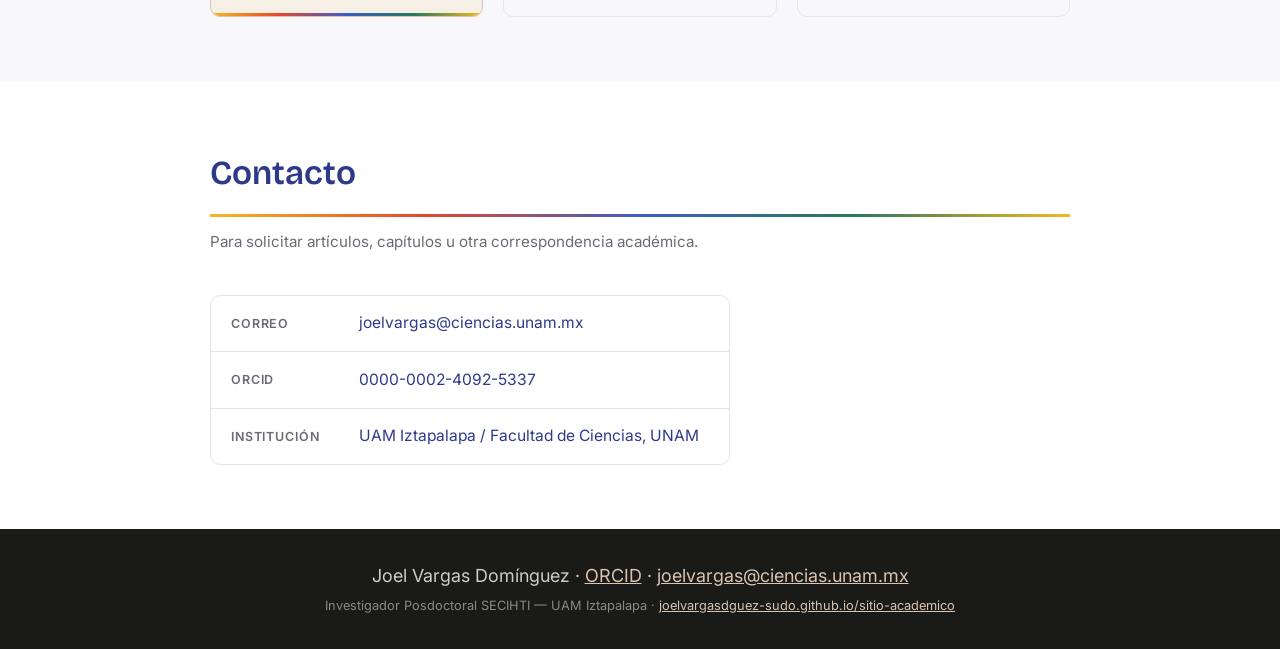
==== commit b81d284d: "Integra identidad visual del Seminario de Historia de las Ciencias de la Alimentación - Logo del sem" ====
--- a/index.html
+++ b/index.html
@@ -6,7 +6,7 @@
   <title>Joel Vargas Domínguez — Historia de la Ciencia</title>
   <link rel="stylesheet" href="style.css" />
   <link rel="preconnect" href="https://fonts.googleapis.com" />
-  <link href="https://fonts.googleapis.com/css2?family=EB+Garamond:ital,wght@0,400;0,600;1,400&family=Inter:wght@400;500;600&display=swap" rel="stylesheet" />
+  <link href="https://fonts.googleapis.com/css2?family=Bricolage+Grotesque:wght@400;500;600&family=EB+Garamond:ital,wght@0,400;0,600;1,400&family=Inter:wght@400;500;600&display=swap" rel="stylesheet" />
   <style>
     .news-featured {
       display: grid;
@@ -114,7 +114,7 @@
                      style="max-width:100%;border-radius:6px;box-shadow:0 2px 12px rgba(0,0,0,0.15);" />
               </div>
               <div class="news-links">
-                <a href="https://cuaed-unam-mx.zoom.us/meeting/register/56NUHEKYQl6Zja-hmiL1Yg" target="_blank" class="news-btn" data-i18n="news0.btnZoom">📹 Registro Zoom</a>
+                <a href="https://cuaed-unam-mx.zoom.us/meeting/register/56NUHEKYQ16Zja-hmiL1Yg" target="_blank" class="news-btn" data-i18n="news0.btnZoom">📹 Registro Zoom</a>
               </div>
             </div>
           </article>
@@ -524,6 +524,33 @@
         <div class="seminars-grid">
 
           <article class="seminar-card seminar-active">
+            <div class="seminar-logo-bar">
+              <svg width="30" height="30" viewBox="0 0 100 100" aria-hidden="true">
+                <defs><clipPath id="corn-clip"><path d="M50 8 C63 8 69 24 69 44 C69 66 61 84 50 92 C39 84 31 66 31 44 C31 24 37 8 50 8 Z"/></clipPath></defs>
+                <path d="M50 8 C63 8 69 24 69 44 C69 66 61 84 50 92 C39 84 31 66 31 44 C31 24 37 8 50 8 Z" fill="#F6E7C8"/>
+                <g clip-path="url(#corn-clip)">
+                  <rect x="28" y="9.5" width="26.9" height="5.4" rx="2.7" fill="#F2B233"/>
+                  <rect x="28" y="16.5" width="40.2" height="5.4" rx="2.7" fill="#F2B233"/>
+                  <rect x="28" y="23.5" width="32.6" height="5.4" rx="2.7" fill="#E0482B"/>
+                  <rect x="28" y="30.5" width="44.0" height="5.4" rx="2.7" fill="#F2B233"/>
+                  <rect x="28" y="37.5" width="36.4" height="5.4" rx="2.7" fill="#3A4FA8"/>
+                  <rect x="28" y="44.5" width="29.6" height="5.4" rx="2.7" fill="#F2B233"/>
+                  <rect x="28" y="51.5" width="42.1" height="5.4" rx="2.7" fill="#E0482B"/>
+                  <rect x="28" y="58.5" width="34.1" height="5.4" rx="2.7" fill="#F2B233"/>
+                  <rect x="28" y="65.5" width="38.7" height="5.4" rx="2.7" fill="#F2B233"/>
+                  <rect x="28" y="72.5" width="28.0" height="5.4" rx="2.7" fill="#3A4FA8"/>
+                  <rect x="28" y="79.5" width="35.6" height="5.4" rx="2.7" fill="#F2B233"/>
+                  <rect x="28" y="86.5" width="31.1" height="5.4" rx="2.7" fill="#E0482B"/>
+                  <rect x="34.2" y="6" width="1.8" height="90" fill="#231D2B"/>
+                </g>
+                <path d="M50 95 C35 89 20 70 18 44 C27 60 37 72 50 81 Z" fill="#1F6B55"/>
+                <path d="M50 95 C65 89 80 70 82 44 C73 60 63 72 50 81 Z" fill="#2E8B6E"/>
+              </svg>
+              <div class="seminar-logo-name">
+                <span class="seminar-logo-label">Seminario</span>
+                <span class="seminar-logo-title">Historia de las Ciencias de la Alimentación</span>
+              </div>
+            </div>
             <div class="seminar-badge" data-i18n="seminarios.enCurso">En curso</div>
             <h3>Seminario de Historia de las Ciencias de la Alimentación</h3>
             <p class="seminar-meta">UAM Iztapalapa · 2023 – <span data-i18n="seminarios.presente">presente</span></p>
--- a/style.css
+++ b/style.css
@@ -18,9 +18,16 @@
   --award:     #7a4f00;
   --award-lt:  #fdf3dd;
   --pride:     linear-gradient(90deg,#e40303,#ff8c00,#ffed00,#008026,#004dff,#750787);
+  --s-stripe:  linear-gradient(90deg,#F5B920,#E8472A,#3B5EC6,#2A7A5B,#F5B920);
+  --s-red:     #E8472A;
+  --s-yellow:  #F5B920;
+  --s-blue:    #3B5EC6;
+  --s-green:   #2A7A5B;
+  --s-cream:   #F5EFE6;
   --max:       860px;
   --font-body: 'Inter', system-ui, sans-serif;
   --font-serif: 'EB Garamond', Georgia, serif;
+  --font-display: 'Bricolage Grotesque', var(--font-body);
 }
 
 html { scroll-behavior: smooth; }
@@ -45,7 +52,7 @@
   background: rgba(248, 248, 251, 0.92);
   backdrop-filter: blur(8px);
   border-bottom: 3px solid transparent;
-  border-image: linear-gradient(90deg,#e40303,#ff8c00,#ffed00,#008026,#004dff,#750787) 1;
+  border-image: var(--s-stripe) 1;
 }
 
 .nav-inner {
@@ -199,14 +206,14 @@
 }
 
 h2 {
-  font-family: var(--font-serif);
+  font-family: var(--font-display);
   font-size: 2.1rem;
   font-weight: 600;
   color: var(--accent);
   margin-bottom: 2.5rem;
   padding-bottom: 0.75rem;
   border-bottom: 3px solid transparent;
-  border-image: linear-gradient(90deg,#e40303,#ff8c00,#ffed00,#008026,#004dff,#750787) 1;
+  border-image: var(--s-stripe) 1;
 }
 
 .section-intro {
@@ -243,7 +250,7 @@
   left: 1.85rem;
   top: 0; bottom: 0;
   width: 2px;
-  background: linear-gradient(180deg,#e40303,#ff8c00,#ffed00,#008026,#004dff,#750787);
+  background: linear-gradient(180deg,#F5B920,#E8472A,#3B5EC6,#2A7A5B);
   border-radius: 2px;
   pointer-events: none;
 }
@@ -289,7 +296,7 @@
   border: 1px solid;
 }
 
-.news-tag-seminario { background: #e8f5ef; color: #2d6a4f; border-color: #a8d5be; }
+.news-tag-seminario { background: #e6f0ea; color: #2A7A5B; border-color: #9fcbb8; }
 .news-tag-congreso  { background: #eef0fa; color: #2d3a8c; border-color: #b8c0e8; }
 .news-tag-evento    { background: #fdf3dd; color: #7a4f00; border-color: #e8d5a0; }
 .news-tag-ponencia  { background: #fff0f0; color: #c0392b; border-color: #f5c0bc; }
@@ -436,8 +443,17 @@
 }
 
 .seminar-active {
-  border-color: #a8d5be;
-  background: #f7fcf9;
+  border-color: #dbc5b0;
+  background: var(--s-cream);
+  overflow: hidden;
+}
+
+.seminar-active::after {
+  content: '';
+  display: block;
+  height: 3px;
+  background: var(--s-stripe);
+  margin: 1rem -1.5rem -1.5rem;
 }
 
 .seminar-badge {
@@ -446,13 +462,43 @@
   font-weight: 600;
   letter-spacing: 0.06em;
   text-transform: uppercase;
-  background: var(--active-lt);
-  color: var(--active);
-  border: 1px solid #a8d5be;
+  background: #fde8e3;
+  color: var(--s-red);
+  border: 1px solid #f5b8ae;
   padding: 0.2rem 0.6rem;
   border-radius: 100px;
   width: fit-content;
   margin-bottom: 0.25rem;
+}
+
+.seminar-logo-bar {
+  display: flex;
+  align-items: center;
+  gap: 10px;
+  padding: 12px 1.5rem;
+  background: #ede3d6;
+  border-bottom: 1px solid #dbc5b0;
+  margin: -1.5rem -1.5rem 1rem;
+}
+
+.seminar-logo-name {
+  display: flex;
+  flex-direction: column;
+  line-height: 1.25;
+}
+
+.seminar-logo-label {
+  font-size: 0.62rem;
+  font-weight: 700;
+  letter-spacing: 0.1em;
+  text-transform: uppercase;
+  color: var(--s-red);
+}
+
+.seminar-logo-title {
+  font-size: 0.78rem;
+  font-weight: 500;
+  color: #1C1C1E;
 }
 
 .seminar-badge-past {
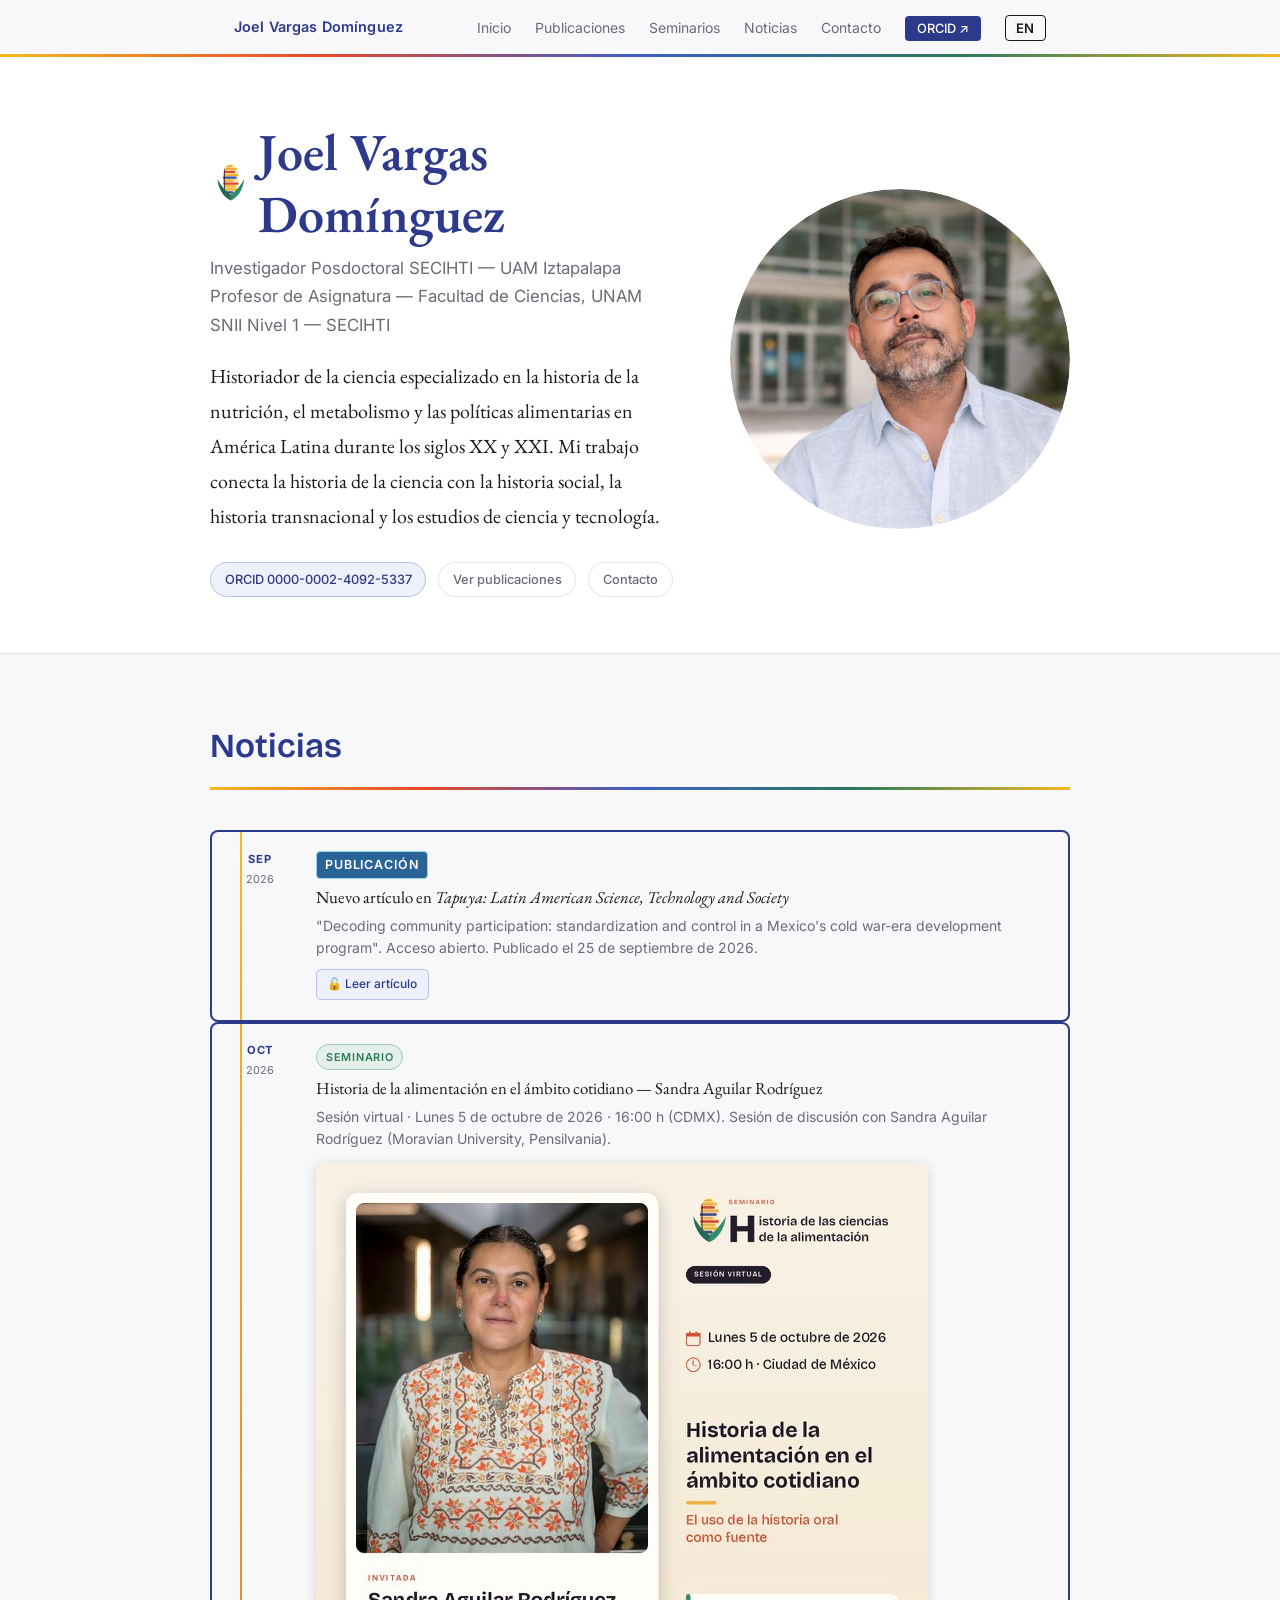
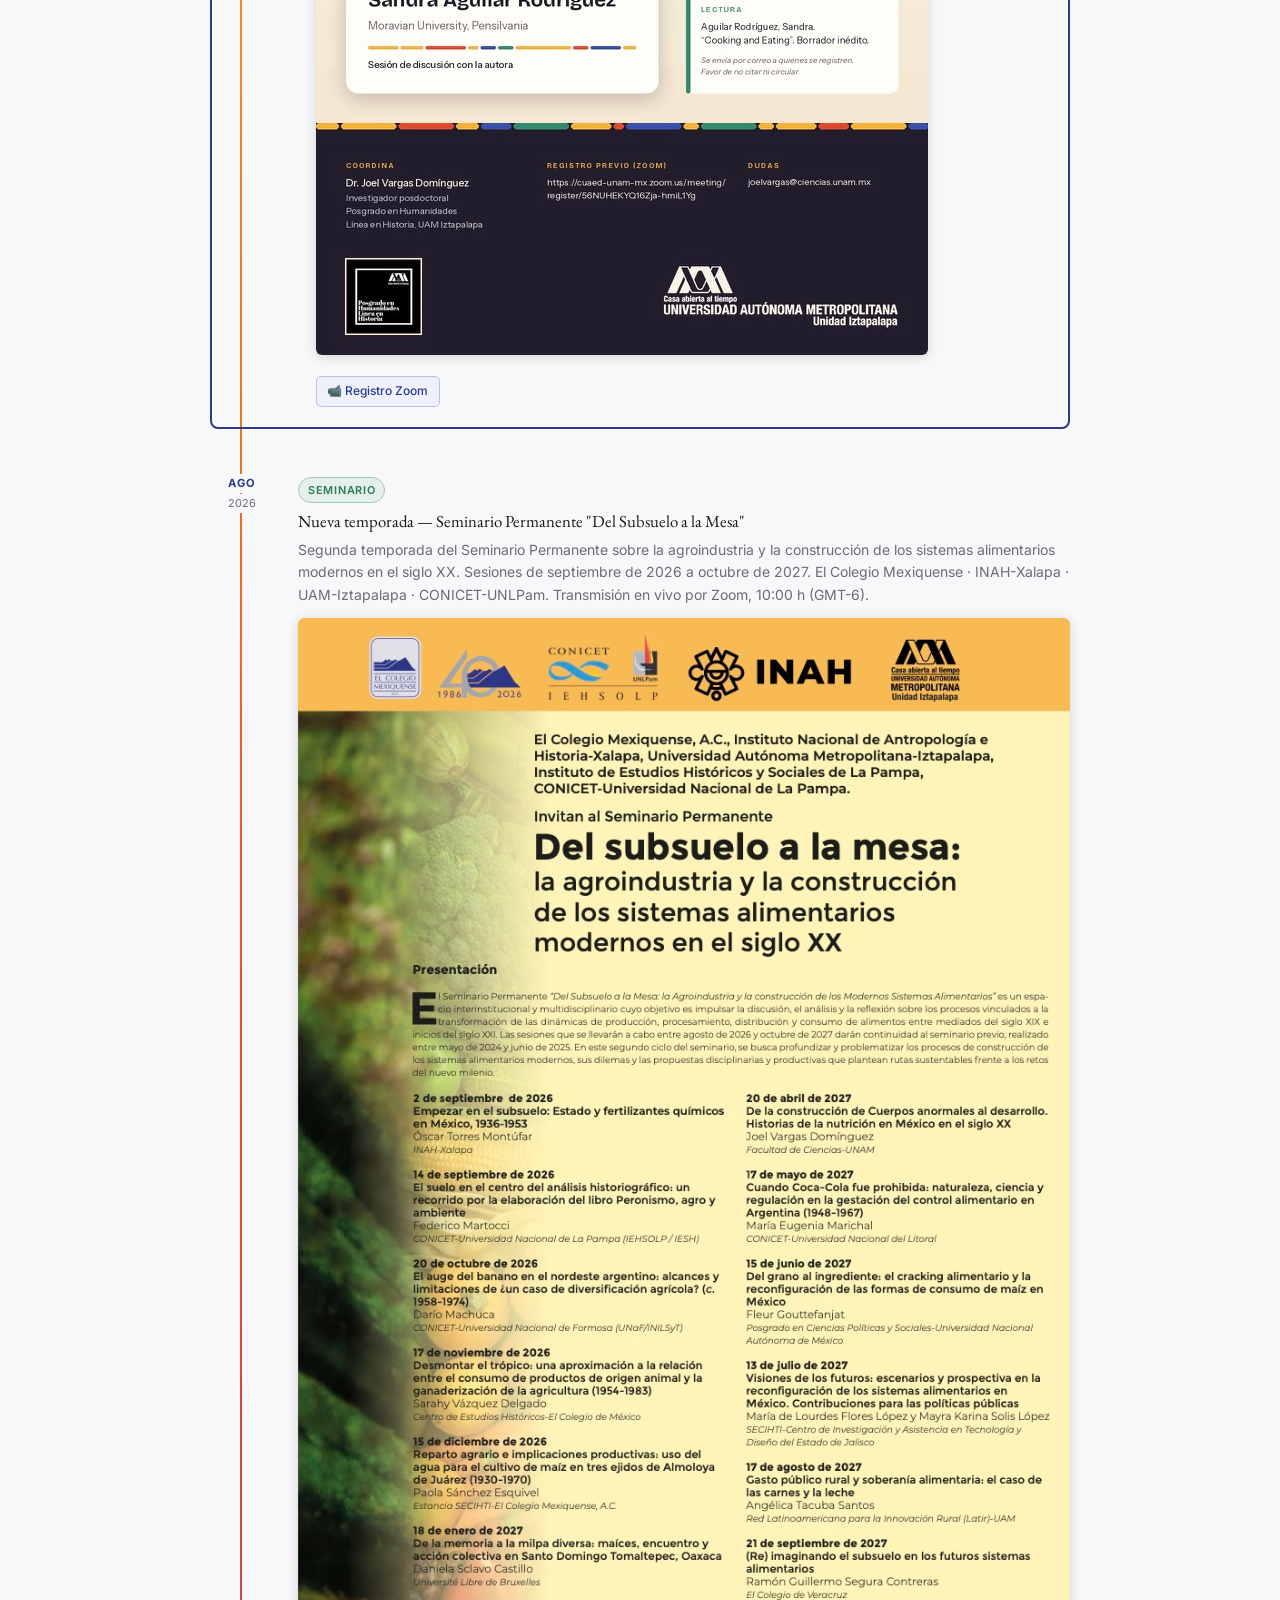
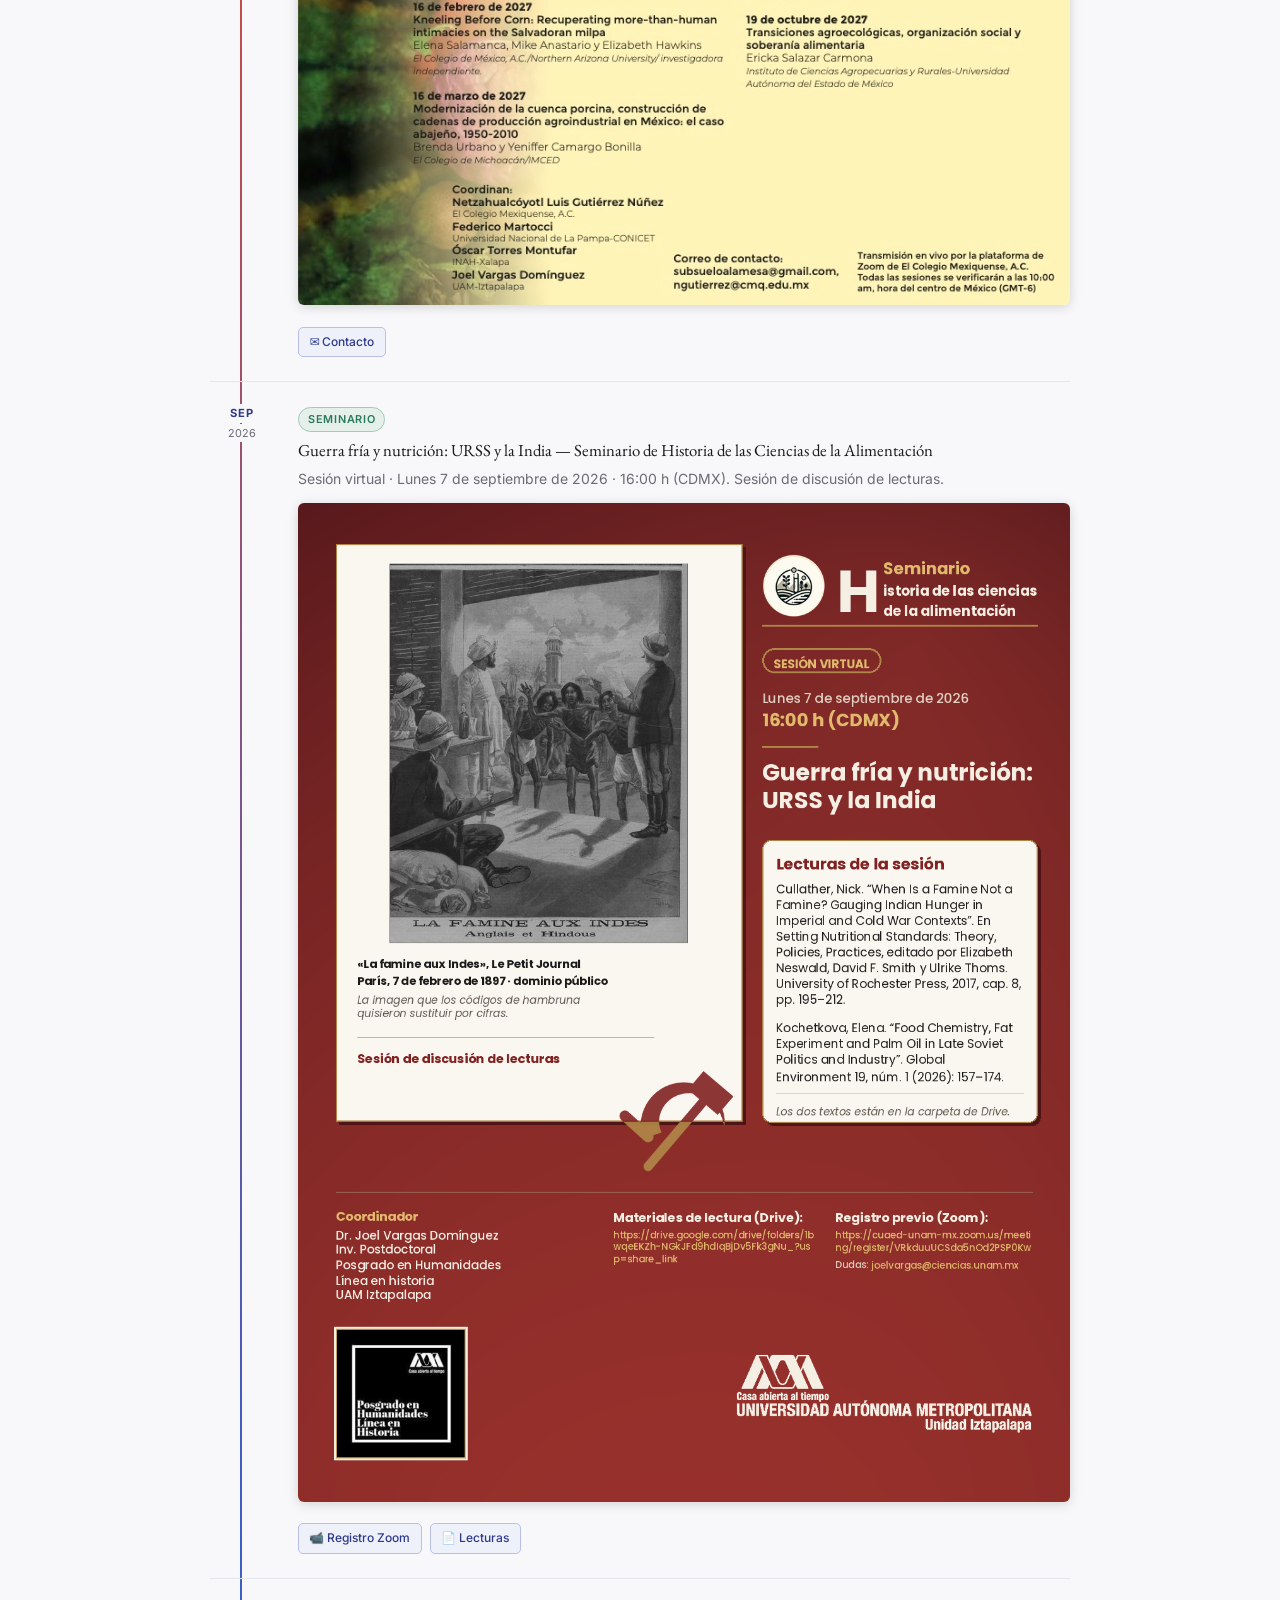
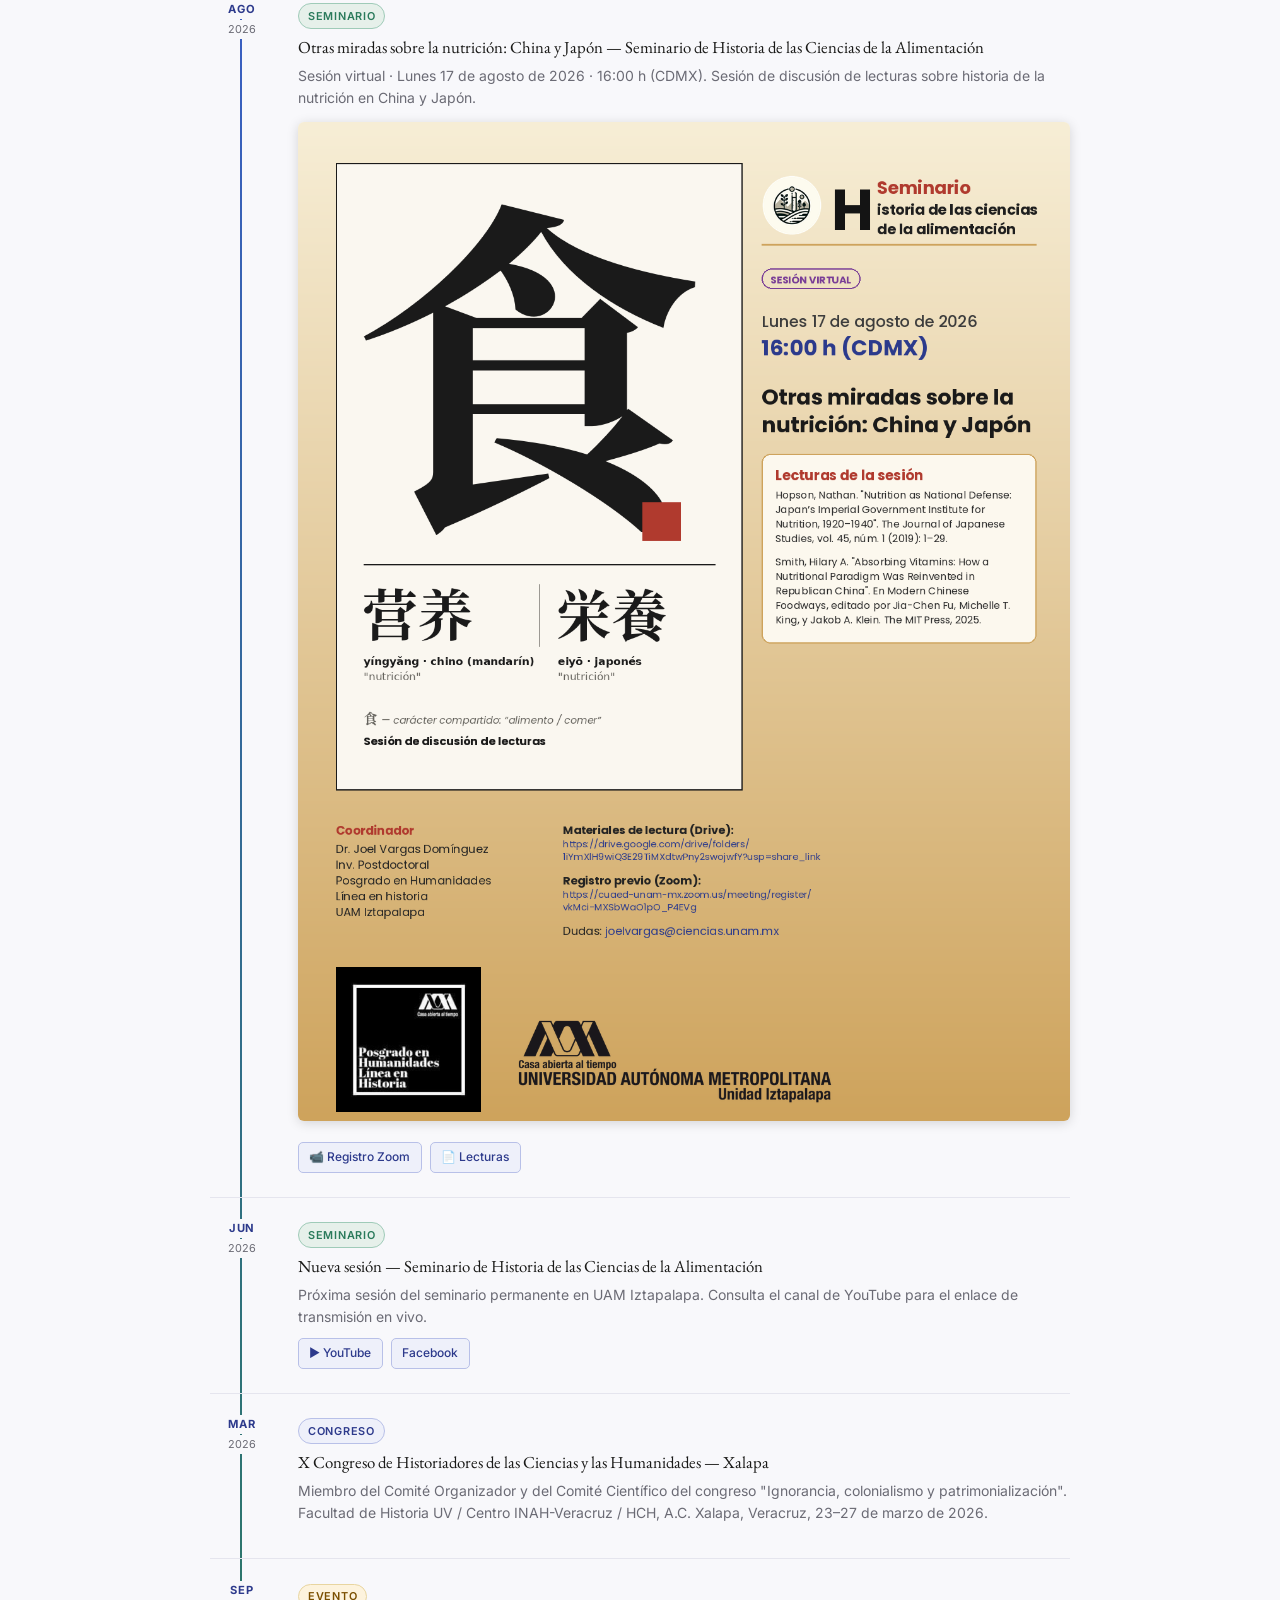
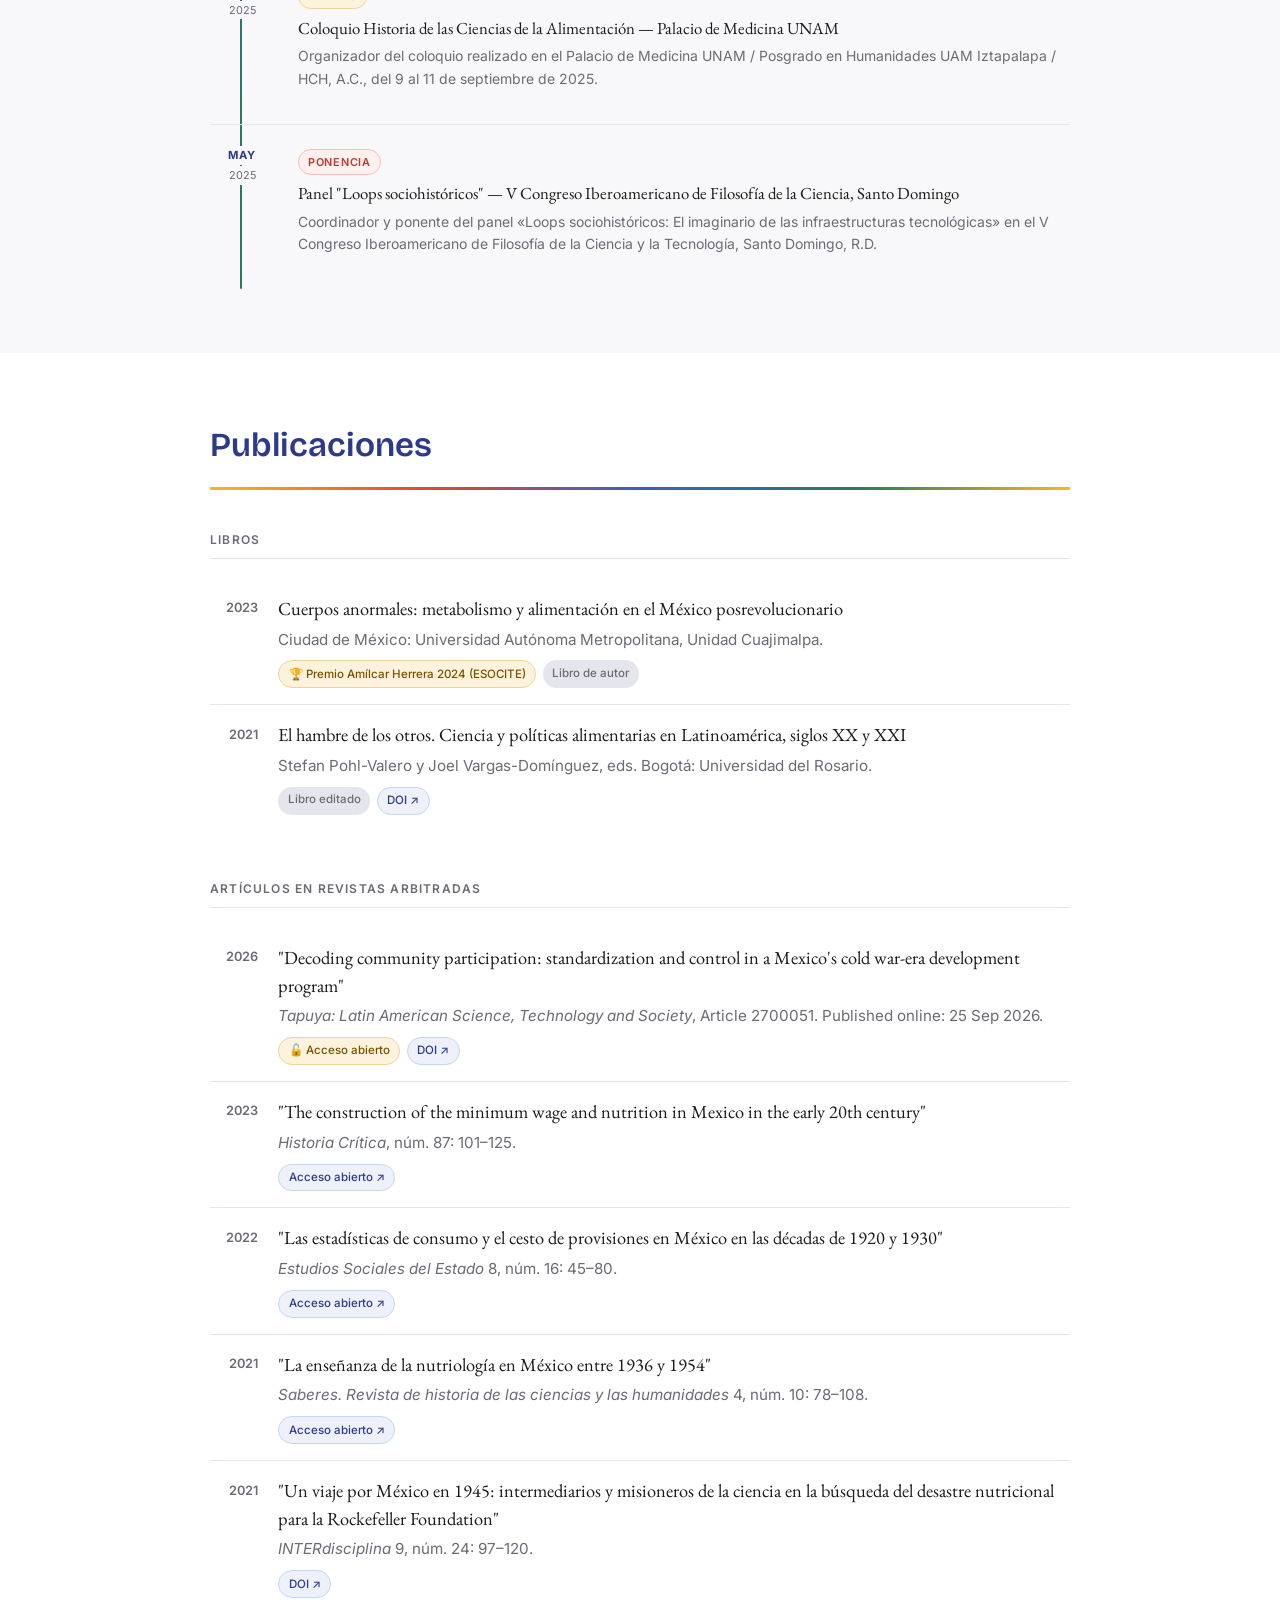
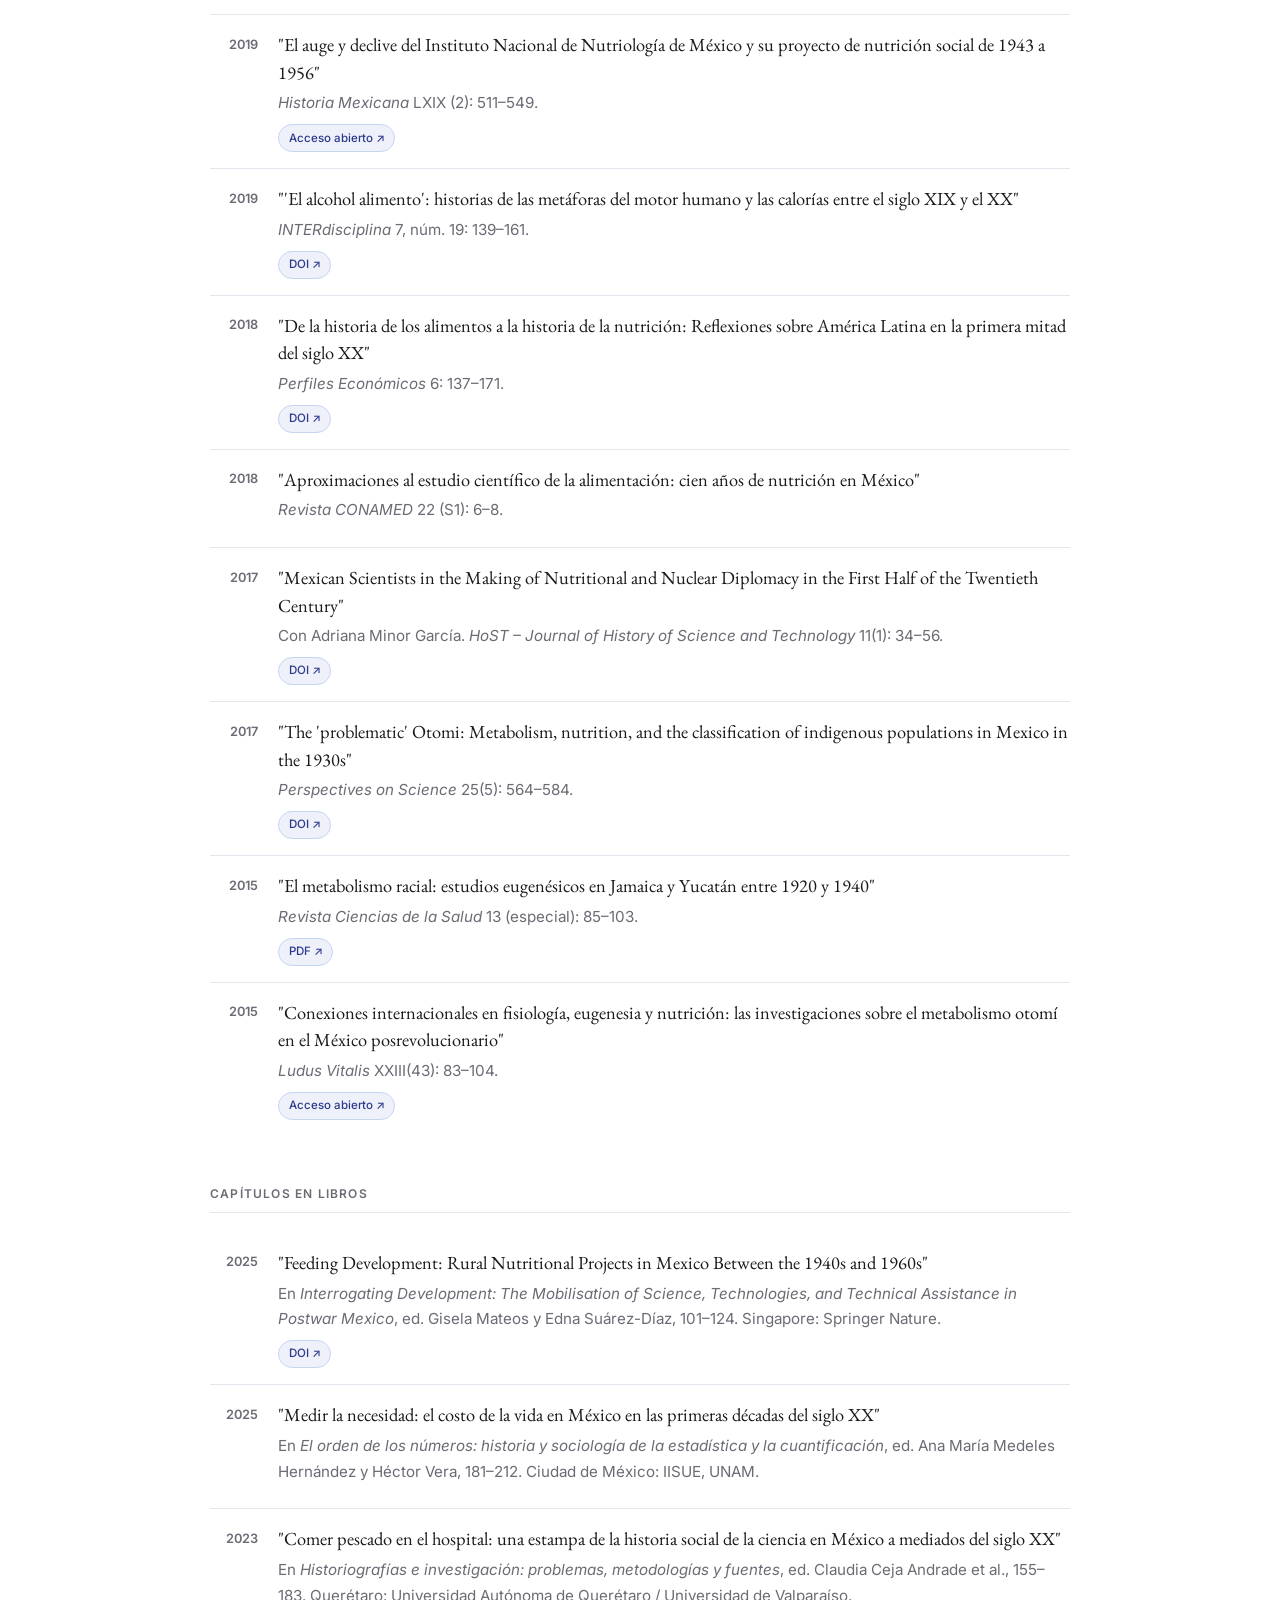
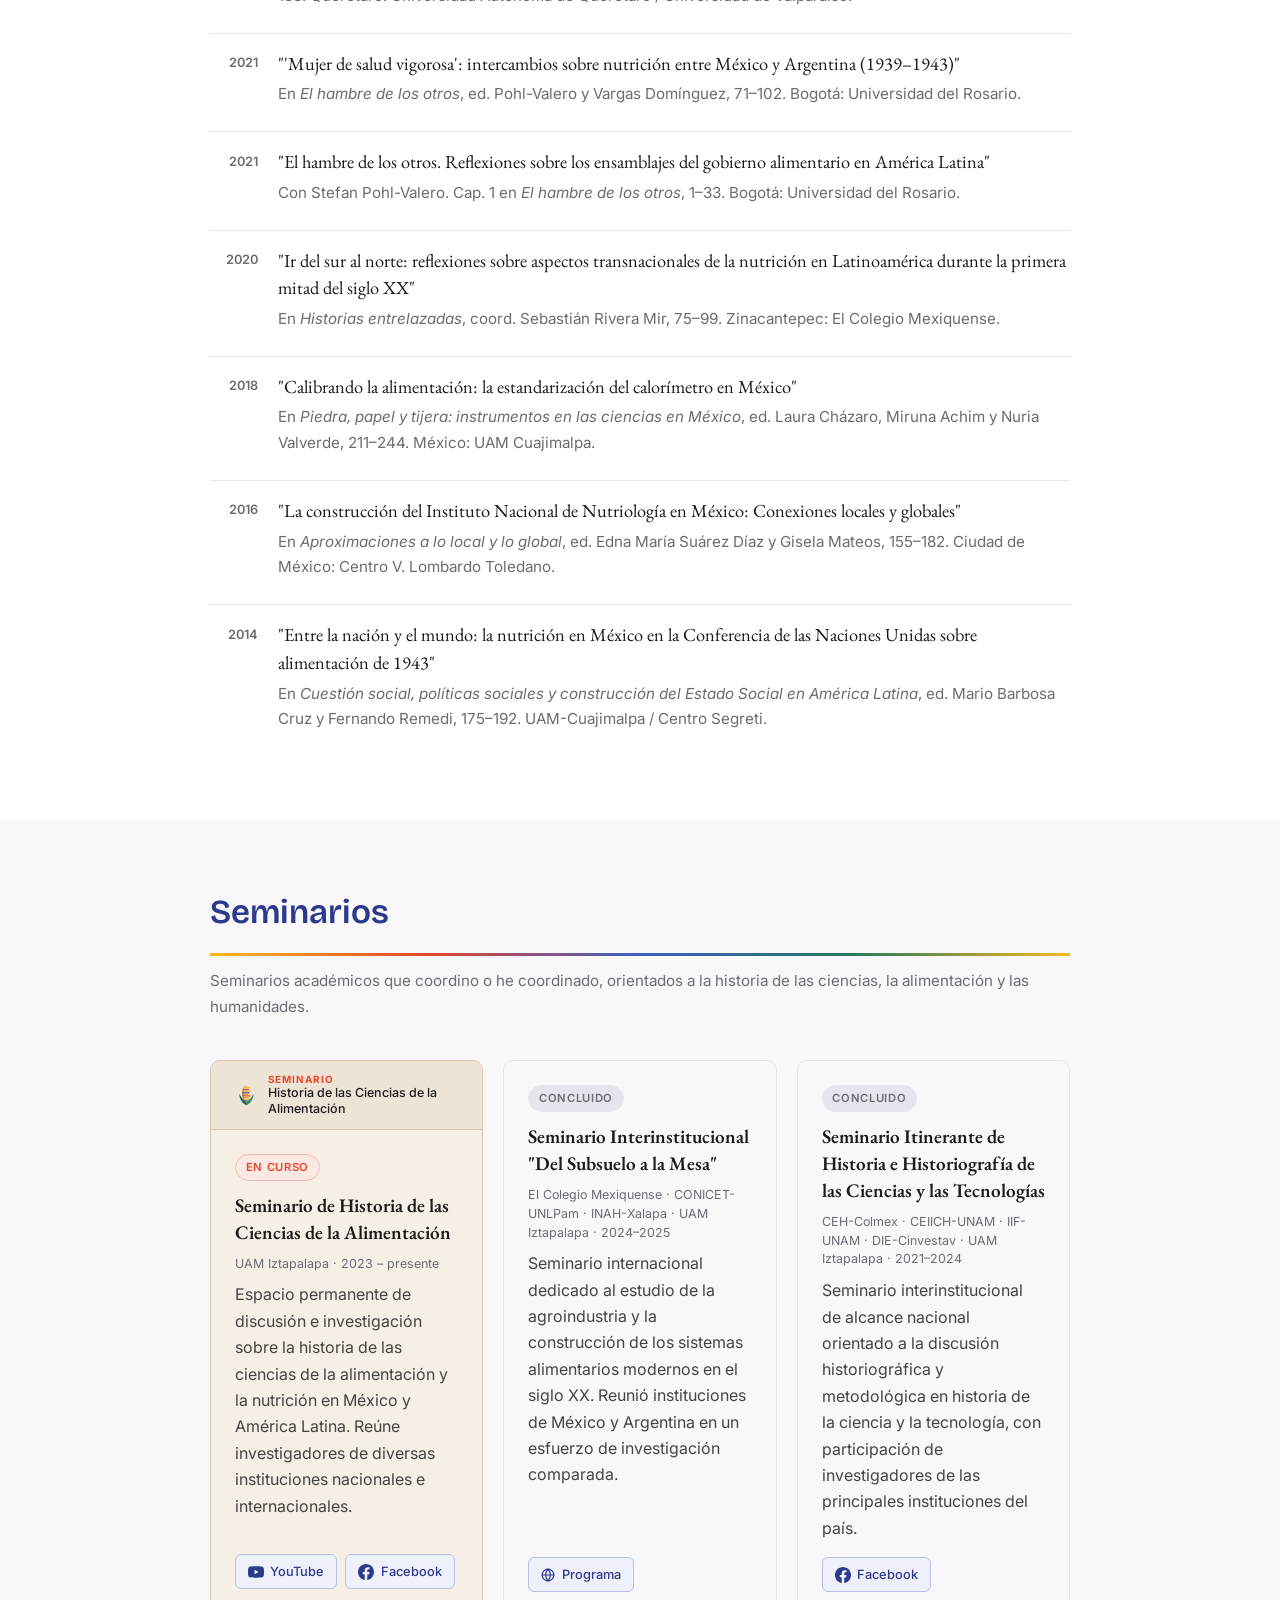
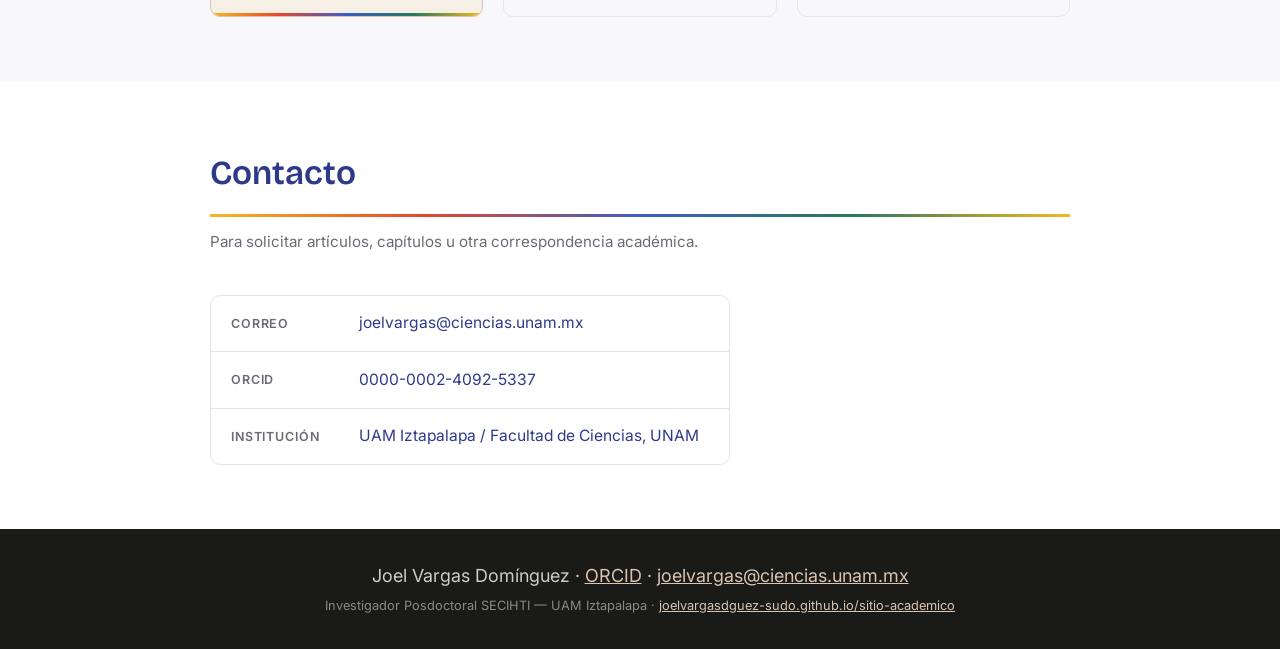
==== commit 024533b3: "Agrega símbolo del maíz junto al nombre en hero Co-Authored-By: Claude Sonnet 4.6 <noreply@anthropic" ====
--- a/index.html
+++ b/index.html
@@ -67,7 +67,30 @@
         <img src="foto-perfil.jpg" alt="Joel Vargas Domínguez" />
       </div>
       <div class="hero-text">
-        <h1>Joel Vargas Domínguez</h1>
+        <h1 style="display:flex;align-items:center;gap:6px;">
+          <svg width="0.8em" height="0.8em" viewBox="0 0 100 100" aria-hidden="true" style="flex-shrink:0;margin-bottom:0.05em;">
+            <defs><clipPath id="hero-corn"><path d="M50 8 C63 8 69 24 69 44 C69 66 61 84 50 92 C39 84 31 66 31 44 C31 24 37 8 50 8 Z"/></clipPath></defs>
+            <path d="M50 8 C63 8 69 24 69 44 C69 66 61 84 50 92 C39 84 31 66 31 44 C31 24 37 8 50 8 Z" fill="#F6E7C8"/>
+            <g clip-path="url(#hero-corn)">
+              <rect x="28" y="9.5" width="26.9" height="5.4" rx="2.7" fill="#F2B233"/>
+              <rect x="28" y="16.5" width="40.2" height="5.4" rx="2.7" fill="#F2B233"/>
+              <rect x="28" y="23.5" width="32.6" height="5.4" rx="2.7" fill="#E0482B"/>
+              <rect x="28" y="30.5" width="44.0" height="5.4" rx="2.7" fill="#F2B233"/>
+              <rect x="28" y="37.5" width="36.4" height="5.4" rx="2.7" fill="#3A4FA8"/>
+              <rect x="28" y="44.5" width="29.6" height="5.4" rx="2.7" fill="#F2B233"/>
+              <rect x="28" y="51.5" width="42.1" height="5.4" rx="2.7" fill="#E0482B"/>
+              <rect x="28" y="58.5" width="34.1" height="5.4" rx="2.7" fill="#F2B233"/>
+              <rect x="28" y="65.5" width="38.7" height="5.4" rx="2.7" fill="#F2B233"/>
+              <rect x="28" y="72.5" width="28.0" height="5.4" rx="2.7" fill="#3A4FA8"/>
+              <rect x="28" y="79.5" width="35.6" height="5.4" rx="2.7" fill="#F2B233"/>
+              <rect x="28" y="86.5" width="31.1" height="5.4" rx="2.7" fill="#E0482B"/>
+              <rect x="34.2" y="6" width="1.8" height="90" fill="#231D2B"/>
+            </g>
+            <path d="M50 95 C35 89 20 70 18 44 C27 60 37 72 50 81 Z" fill="#1F6B55"/>
+            <path d="M50 95 C65 89 80 70 82 44 C73 60 63 72 50 81 Z" fill="#2E8B6E"/>
+          </svg>
+          Joel Vargas Domínguez
+        </h1>
         <p class="afiliacion" data-i18n-html="hero.afiliacion">
           Investigador Posdoctoral SECIHTI — UAM Iztapalapa<br>
           Profesor de Asignatura — Facultad de Ciencias, UNAM<br>
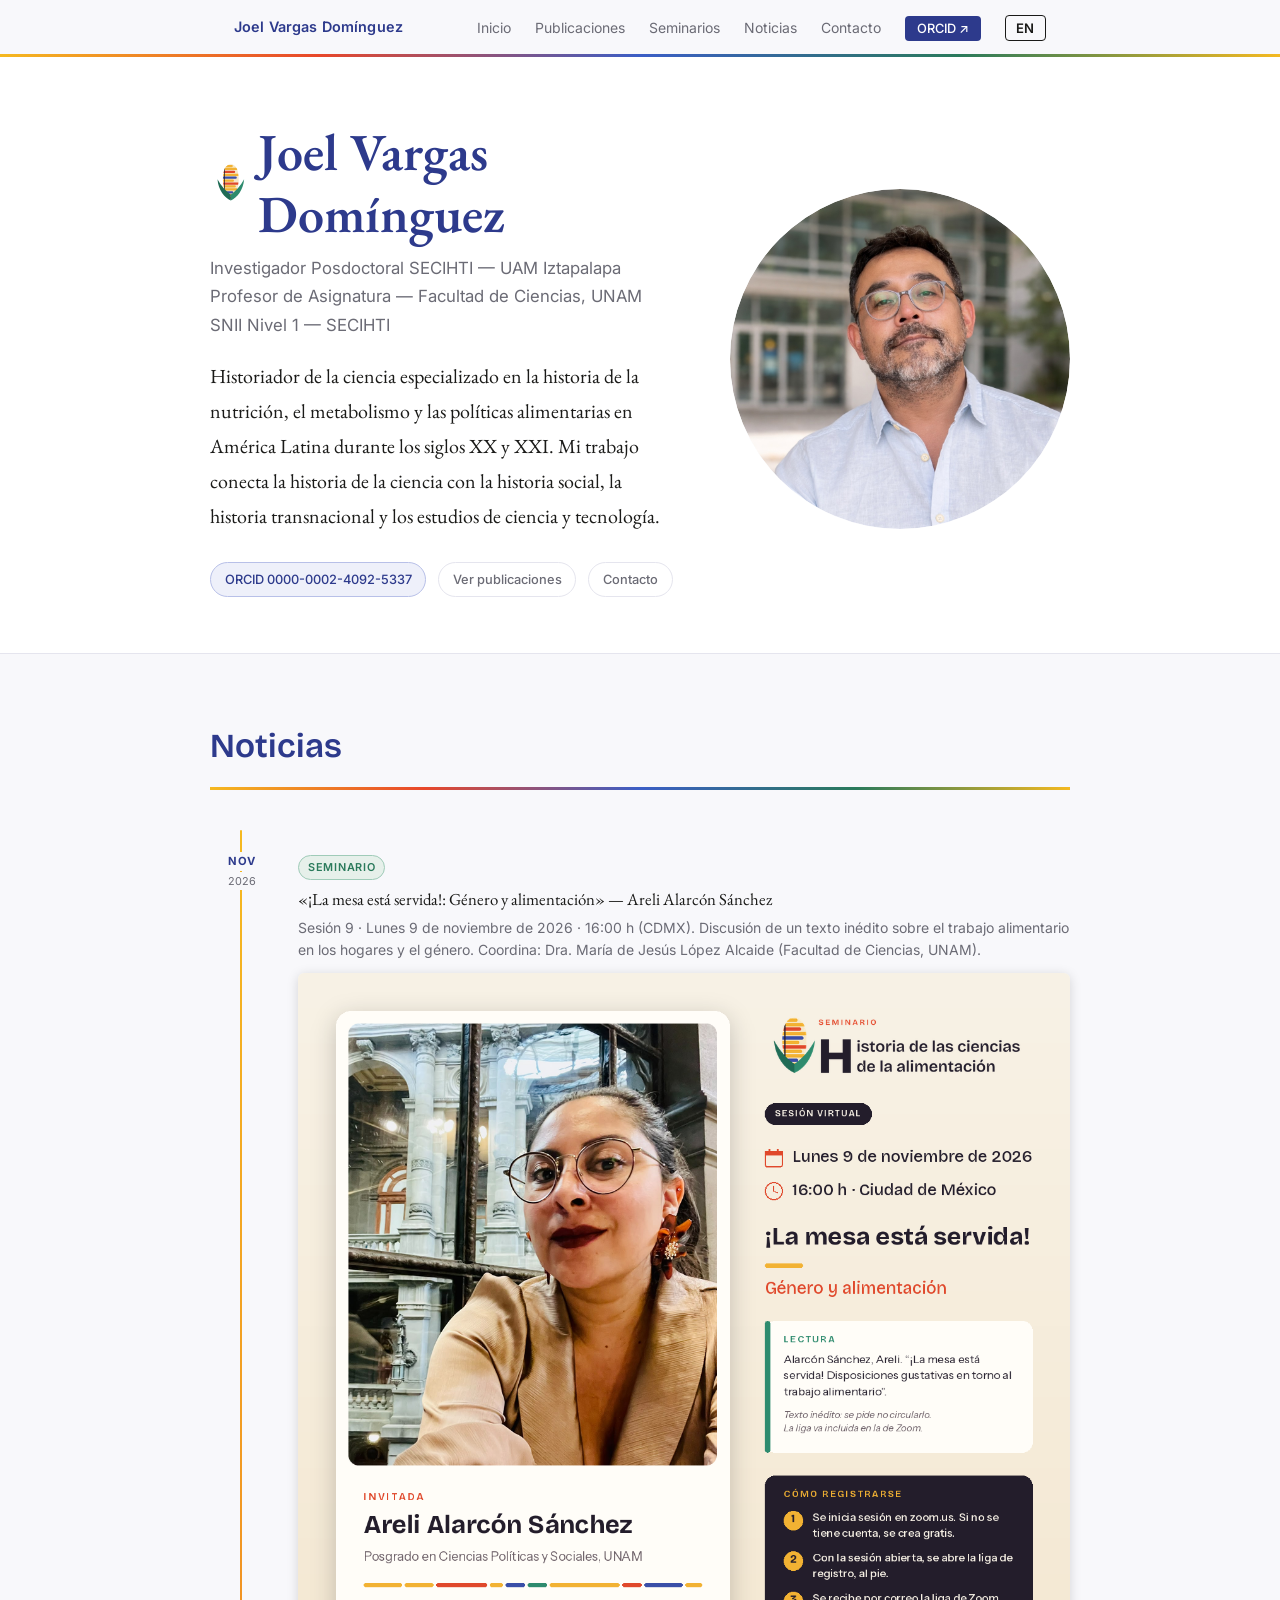
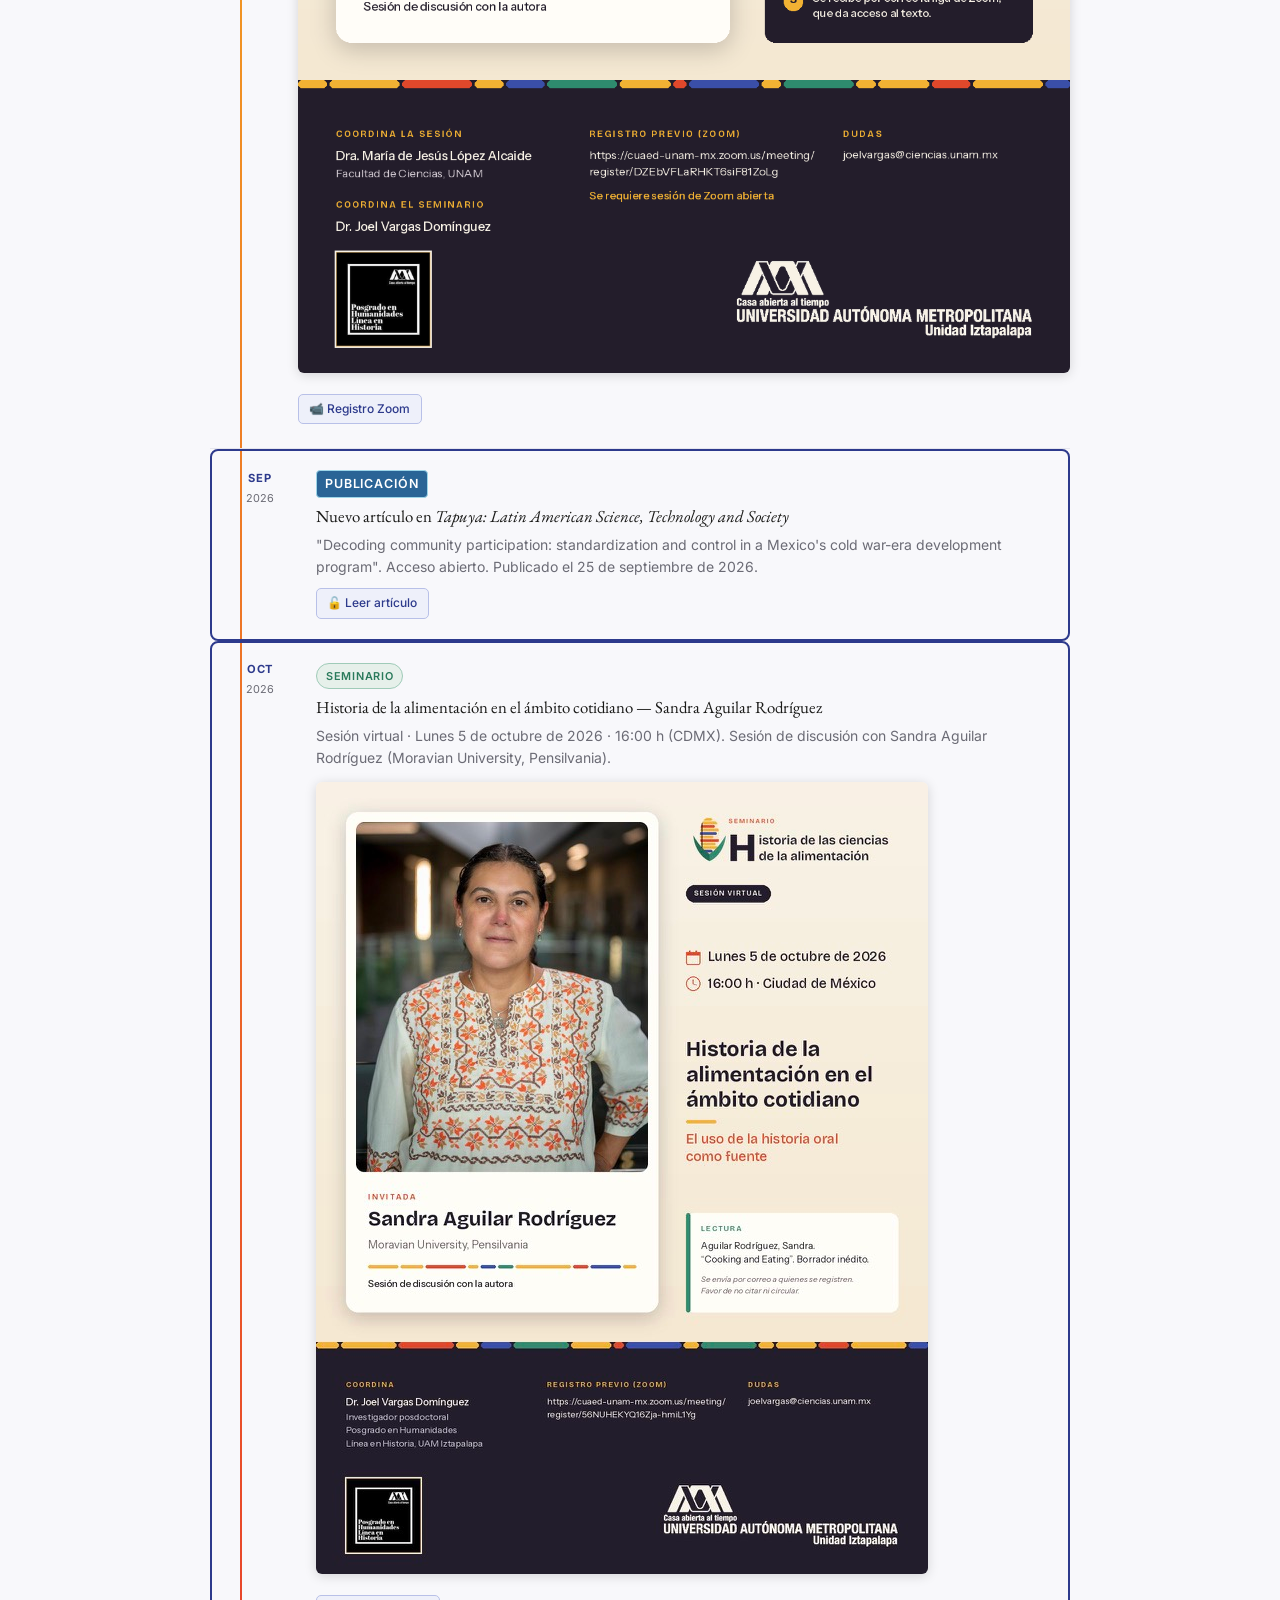
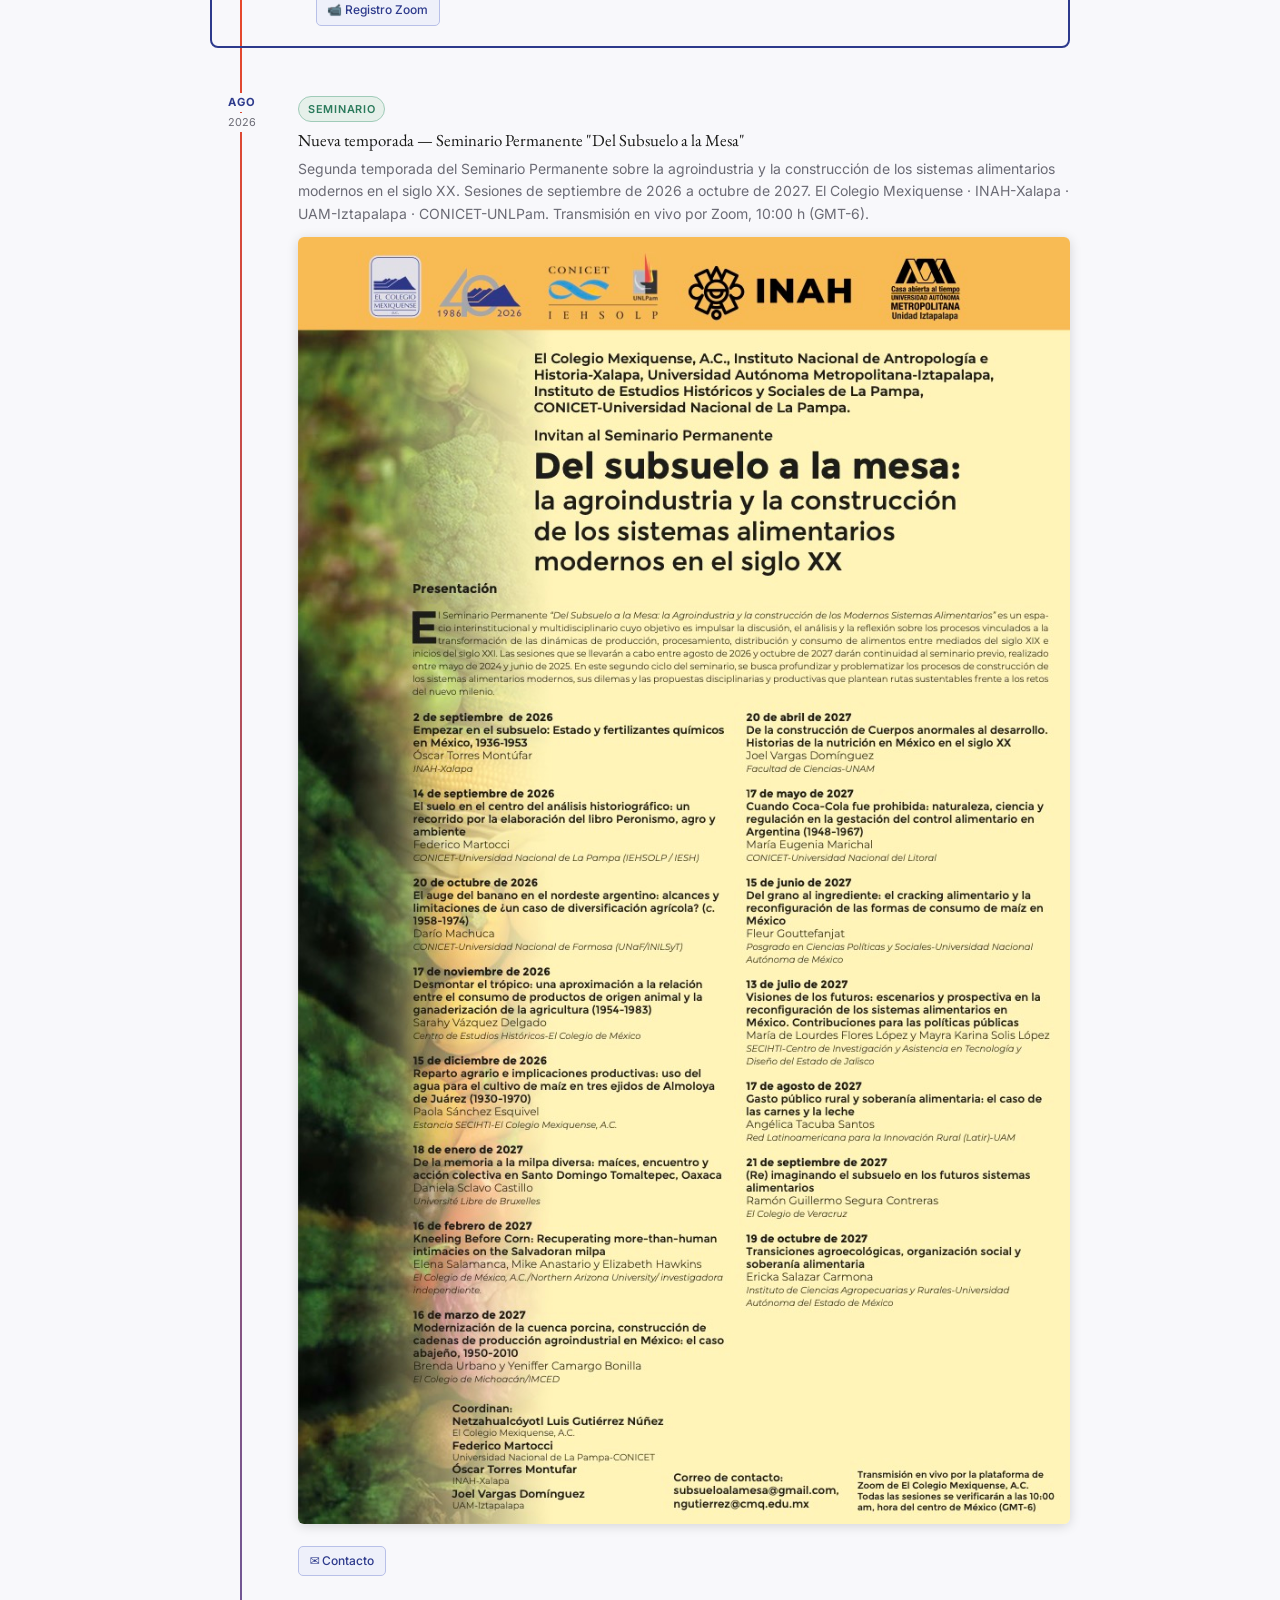
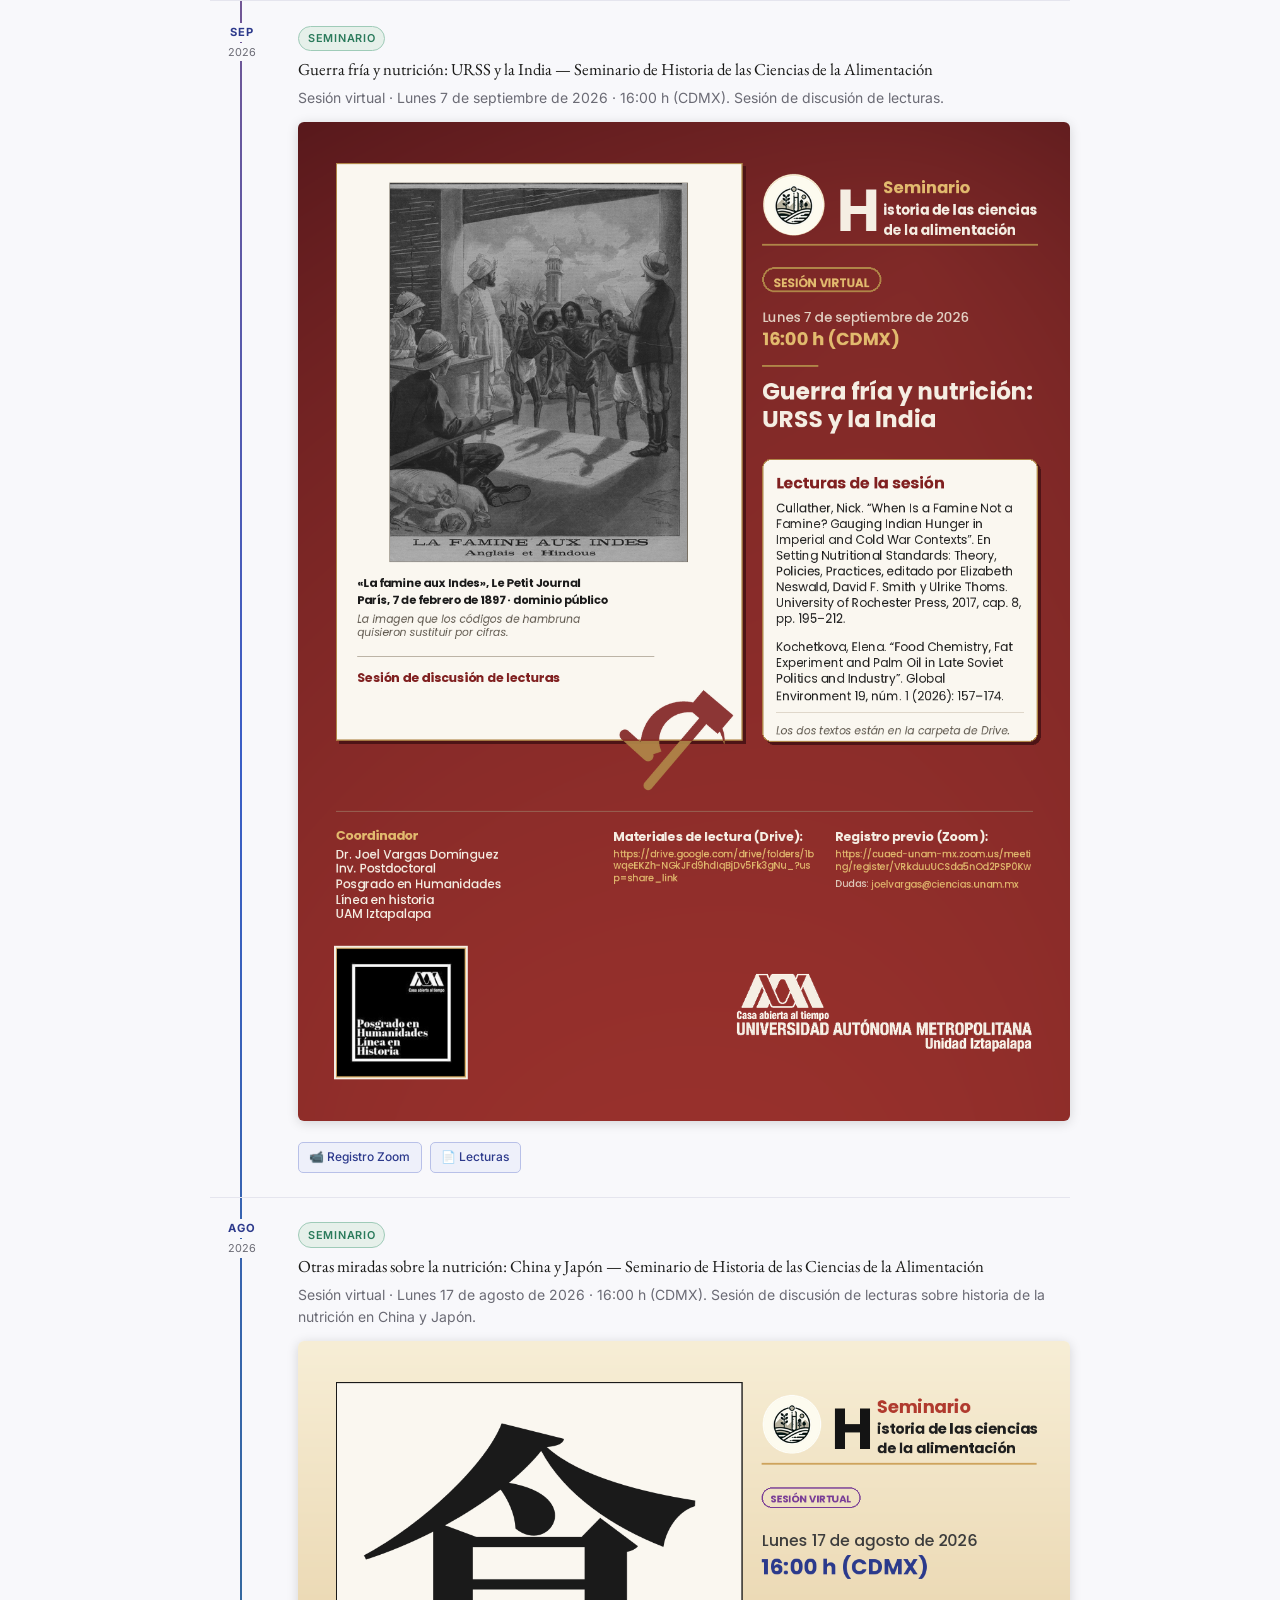
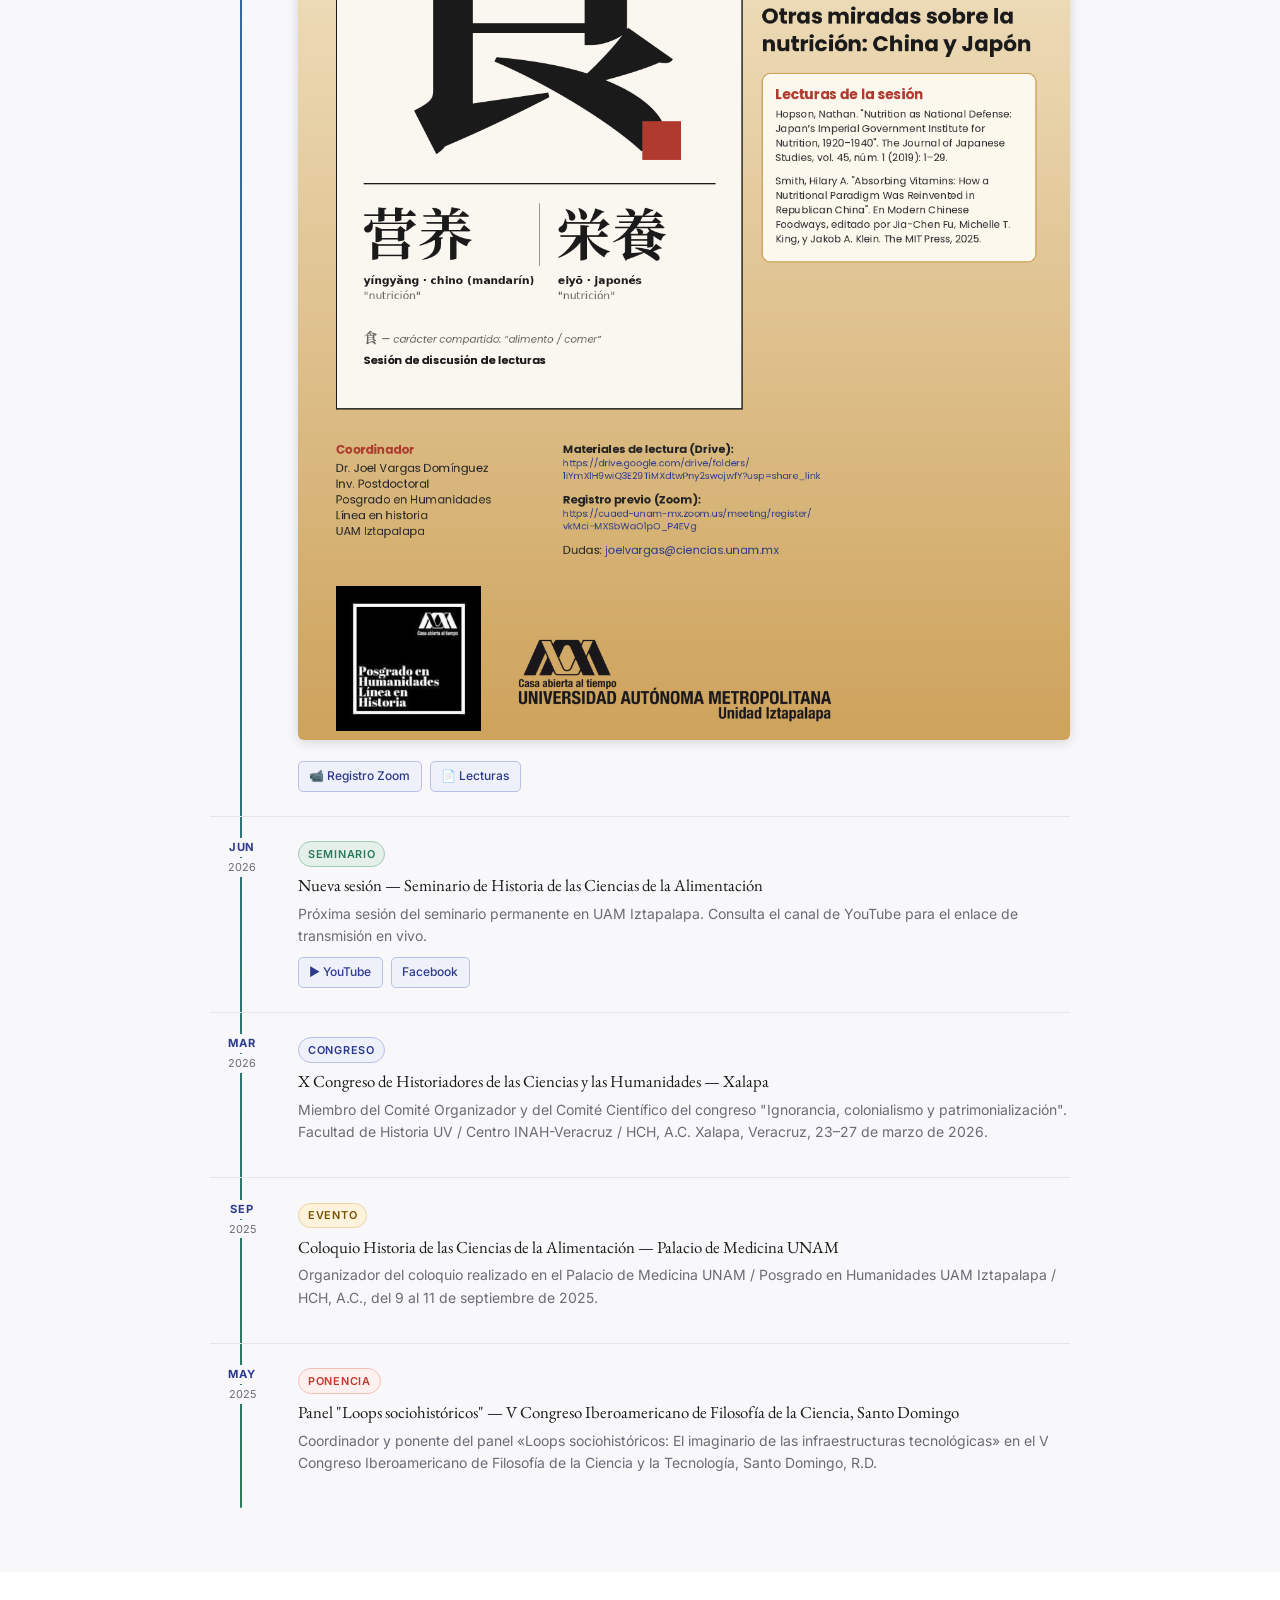
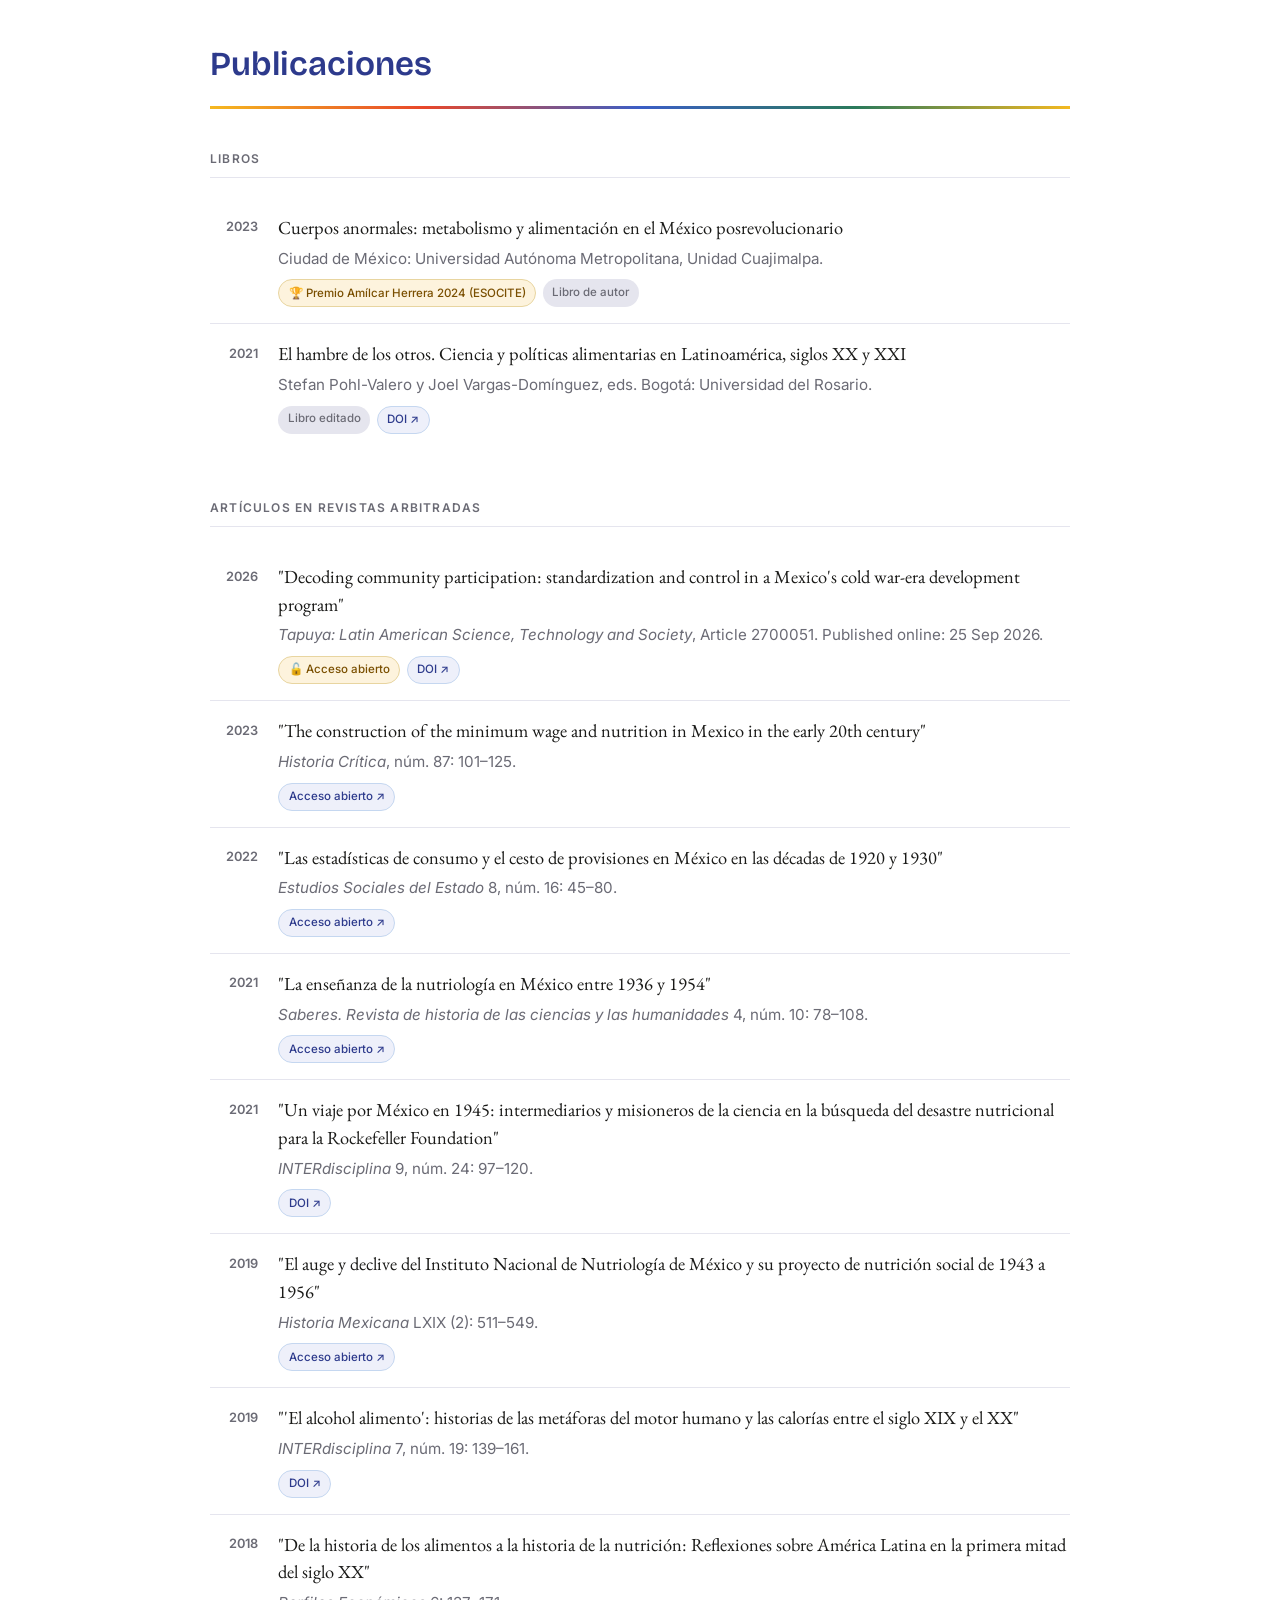
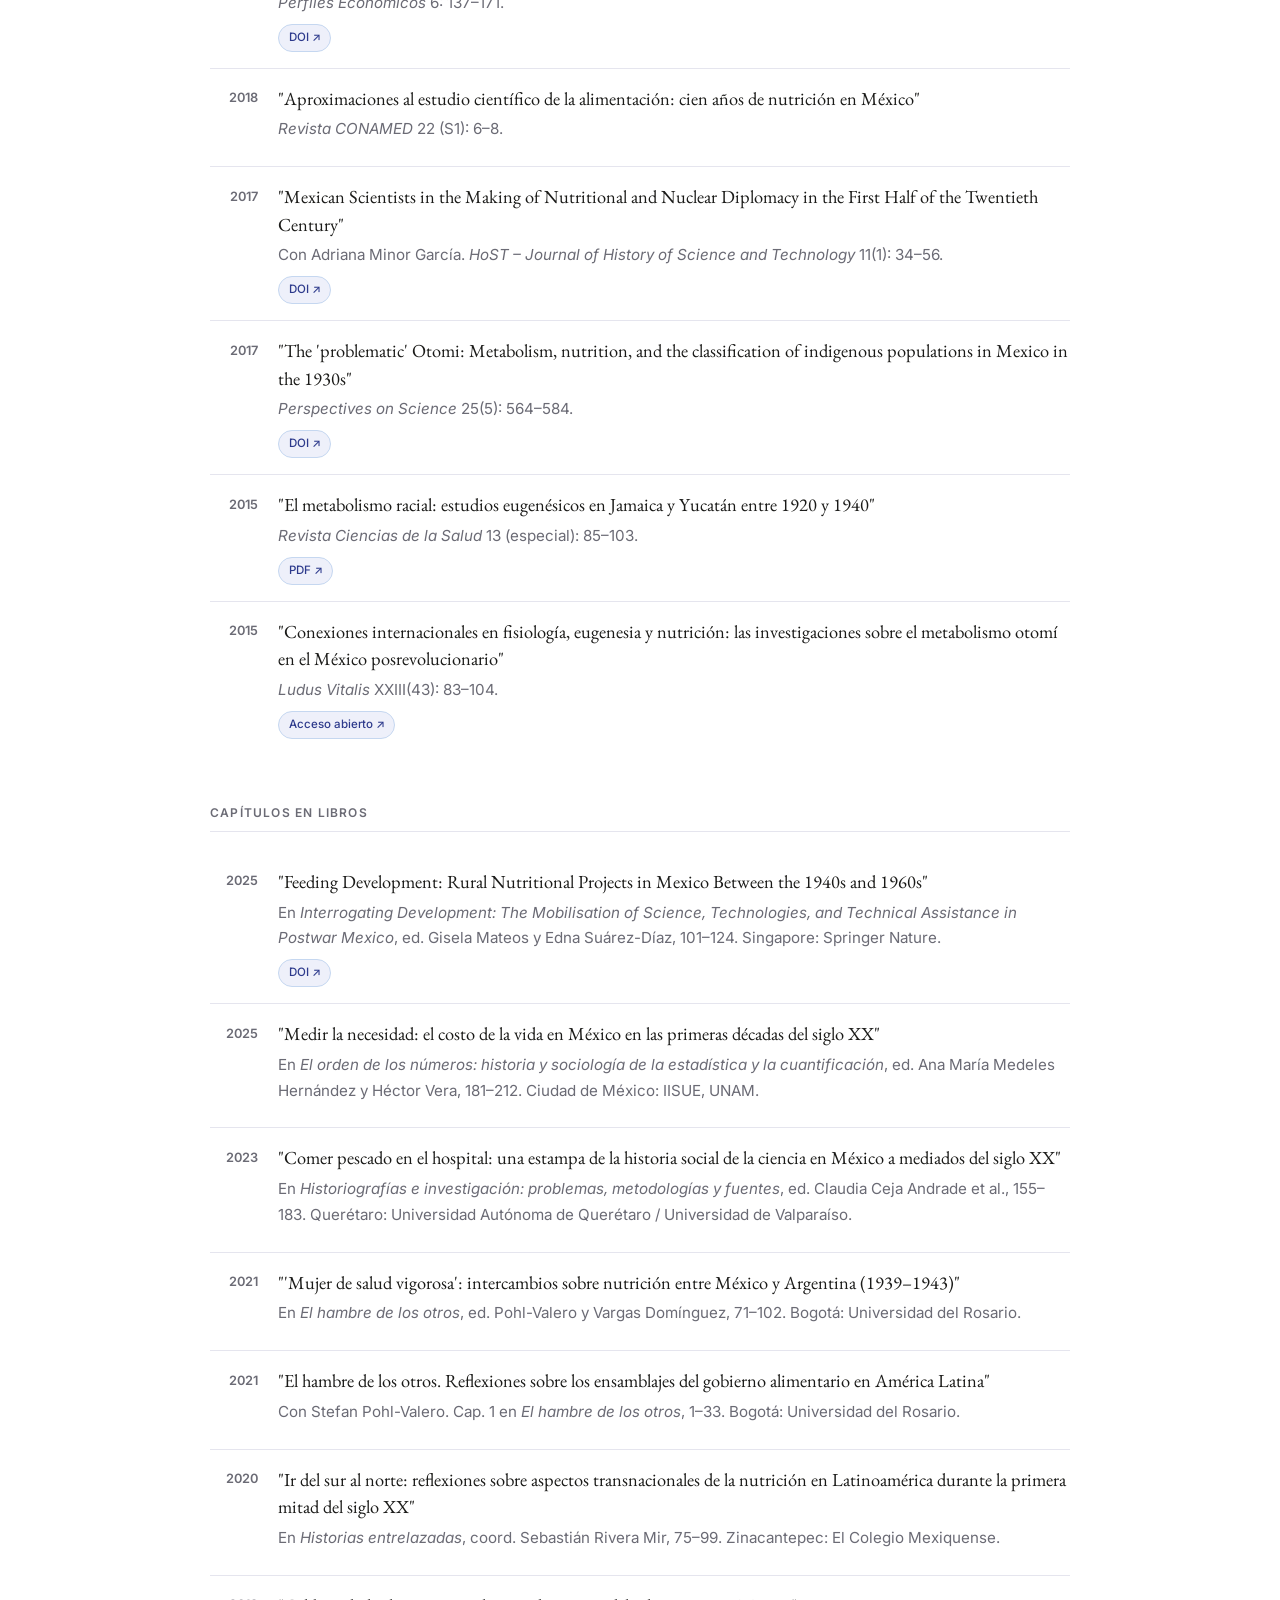
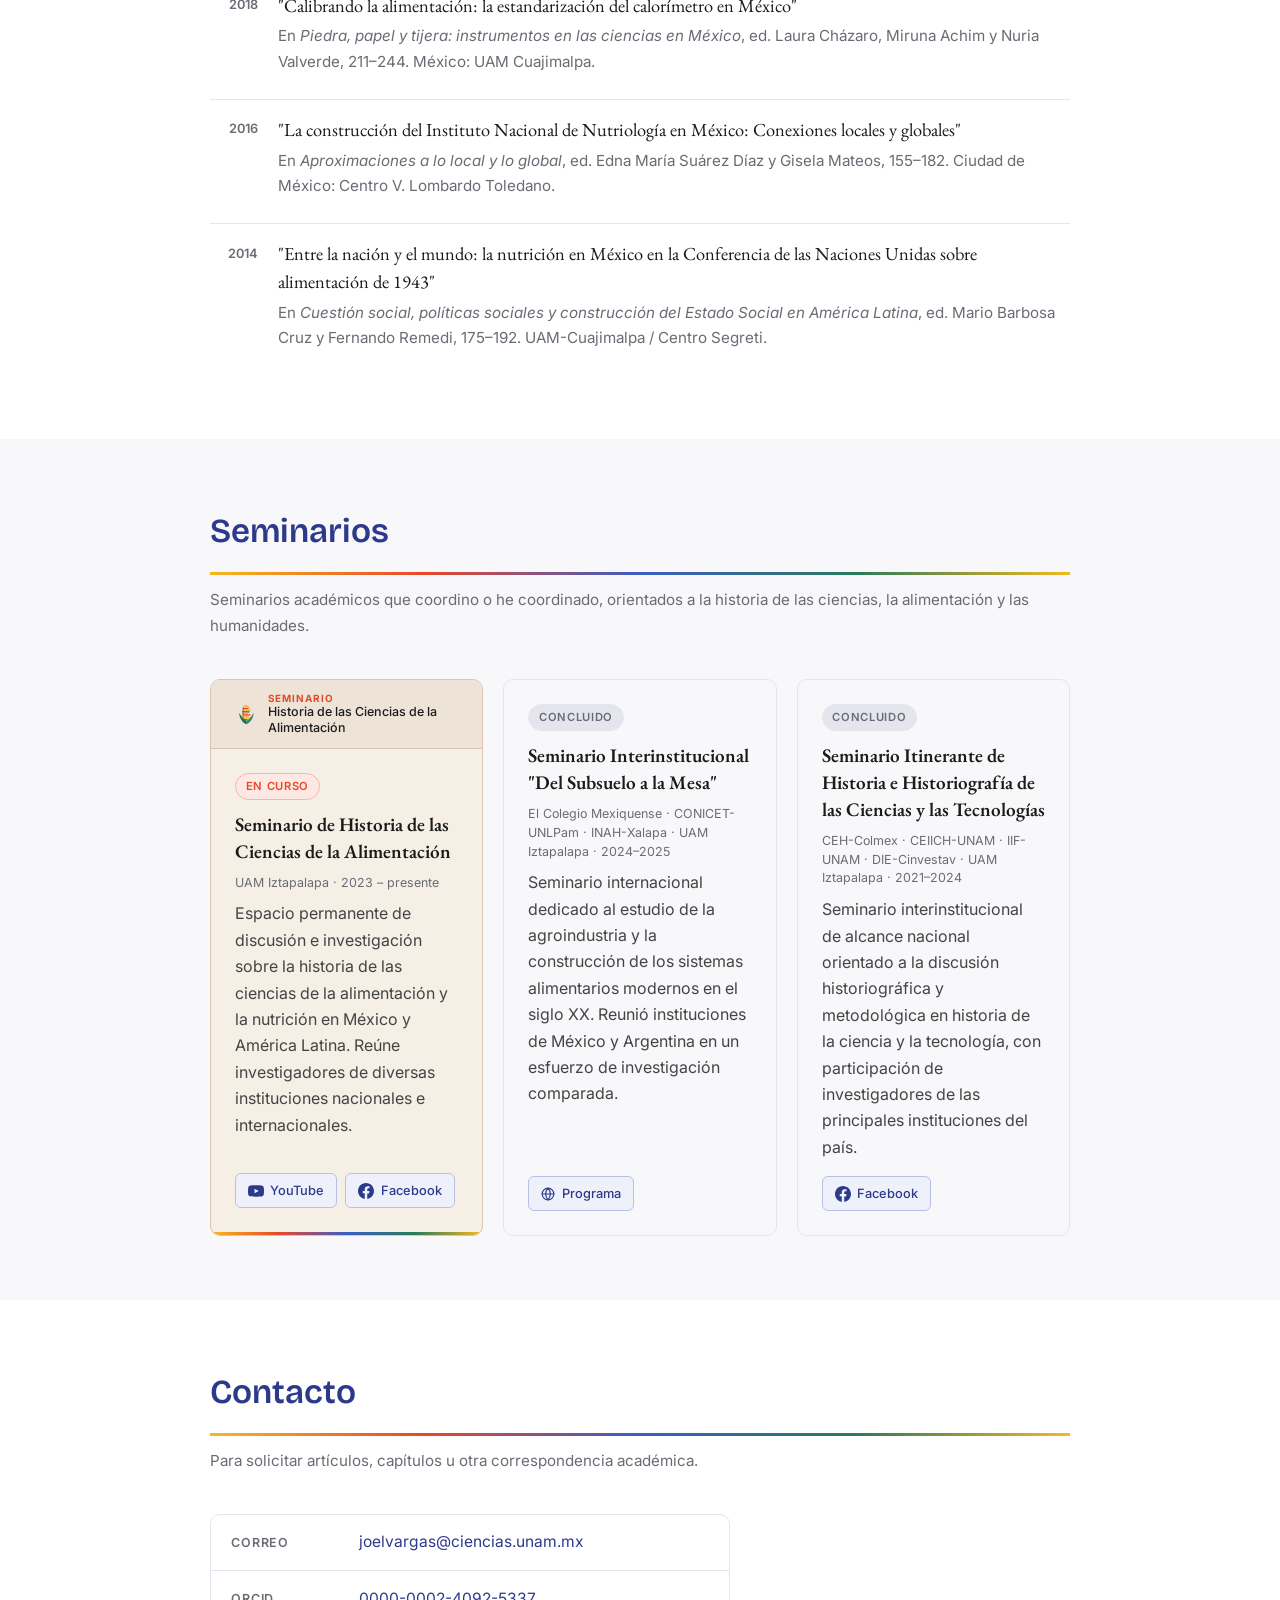
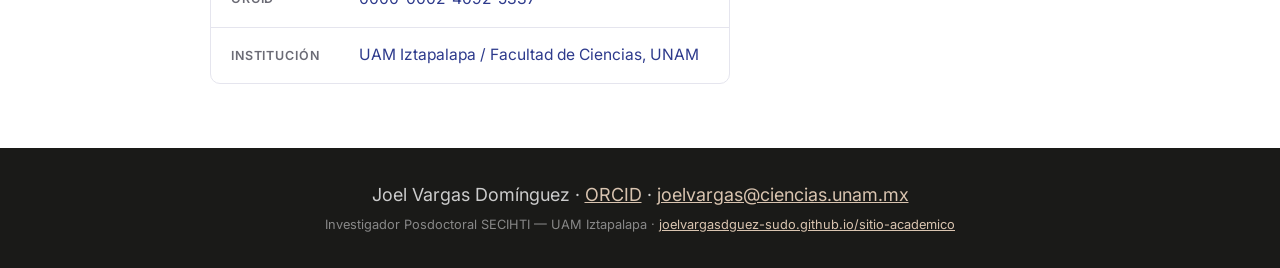
==== commit 63e6a3b5: "Agrega sesión 09 del SHCA — Areli Alarcón Sánchez, 9 nov 2026 Co-Authored-By: Claude Sonnet 4.6 <nor" ====
--- a/index.html
+++ b/index.html
@@ -120,6 +120,25 @@
 
         <div class="news-list">
 
+          <article class="news-item">
+            <div class="news-date">
+              <span class="news-month" data-i18n="months.nov">Nov</span>
+              <span class="news-year">2026</span>
+            </div>
+            <div class="news-body">
+              <span class="news-tag news-tag-seminario" data-i18n="tags.seminario">Seminario</span>
+              <p class="news-title" data-i18n="newsS09.title">«¡La mesa está servida!: Género y alimentación» — Areli Alarcón Sánchez</p>
+              <p class="news-desc" data-i18n="newsS09.desc">Sesión 9 · Lunes 9 de noviembre de 2026 · 16:00 h (CDMX). Discusión de un texto inédito sobre el trabajo alimentario en los hogares y el género. Coordina: Dra. María de Jesús López Alcaide (Facultad de Ciencias, UNAM).</p>
+              <div style="margin:0.75rem 0;">
+                <img src="poster_nov2026.png" alt="Póster sesión noviembre 2026 — Areli Alarcón Sánchez"
+                     style="max-width:100%;border-radius:6px;box-shadow:0 2px 12px rgba(0,0,0,0.15);" />
+              </div>
+              <div class="news-links">
+                <a href="https://cuaed-unam-mx.zoom.us/meeting/register/DZEbVFLaRHKT6siF81ZoLg" target="_blank" class="news-btn" data-i18n="newsS09.btnZoom">📹 Registro Zoom</a>
+              </div>
+            </div>
+          </article>
+
           <!-- DESTACADOS: 2 columnas hasta el 5 oct 2026, luego colapsa -->
           <div class="news-featured" id="newsFeatured">
 
@@ -678,7 +697,10 @@
     "hero.verPub":         "Ver publicaciones",
     "hero.contacto":       "Contacto",
 
-    "months.oct": "Oct", "months.ago": "Ago", "months.jun": "Jun", "months.mar": "Mar", "months.sep": "Sep", "months.may": "May",
+    "months.nov": "Nov", "months.oct": "Oct", "months.ago": "Ago", "months.jun": "Jun", "months.mar": "Mar", "months.sep": "Sep", "months.may": "May",
+    "newsS09.title": "«¡La mesa está servida!: Género y alimentación» — Areli Alarcón Sánchez",
+    "newsS09.desc":  "Sesión 9 · Lunes 9 de noviembre de 2026 · 16:00 h (CDMX). Discusión de un texto inédito sobre el trabajo alimentario en los hogares y el género. Coordina: Dra. María de Jesús López Alcaide (Facultad de Ciencias, UNAM).",
+    "newsS09.btnZoom": "📹 Registro Zoom",
     "newsOct.title": "Historia de la alimentación en el ámbito cotidiano — Sandra Aguilar Rodríguez",
     "newsOct.desc":  "Sesión virtual · Lunes 5 de octubre de 2026 · 16:00 h (CDMX). Sesión de discusión con Sandra Aguilar Rodríguez (Moravian University, Pensilvania).",
 
@@ -754,7 +776,10 @@
     "hero.verPub":         "View publications",
     "hero.contacto":       "Contact",
 
-    "months.oct": "Oct", "months.ago": "Aug", "months.jun": "Jun", "months.mar": "Mar", "months.sep": "Sep", "months.may": "May",
+    "months.nov": "Nov", "months.oct": "Oct", "months.ago": "Aug", "months.jun": "Jun", "months.mar": "Mar", "months.sep": "Sep", "months.may": "May",
+    "newsS09.title": "«¡La mesa está servida!: Gender and Food» — Areli Alarcón Sánchez",
+    "newsS09.desc":  "Session 9 · Monday, November 9, 2026 · 4:00 PM (Mexico City). Discussion of an unpublished text on domestic food labor and gender. Coordinated by Dr. María de Jesús López Alcaide (Faculty of Sciences, UNAM).",
+    "newsS09.btnZoom": "📹 Zoom Registration",
     "newsOct.title": "History of everyday food — Sandra Aguilar Rodríguez",
     "newsOct.desc":  "Virtual session · Monday, October 5, 2026 · 4:00 PM (Mexico City). Discussion session with Sandra Aguilar Rodríguez (Moravian University, Pennsylvania).",
 
